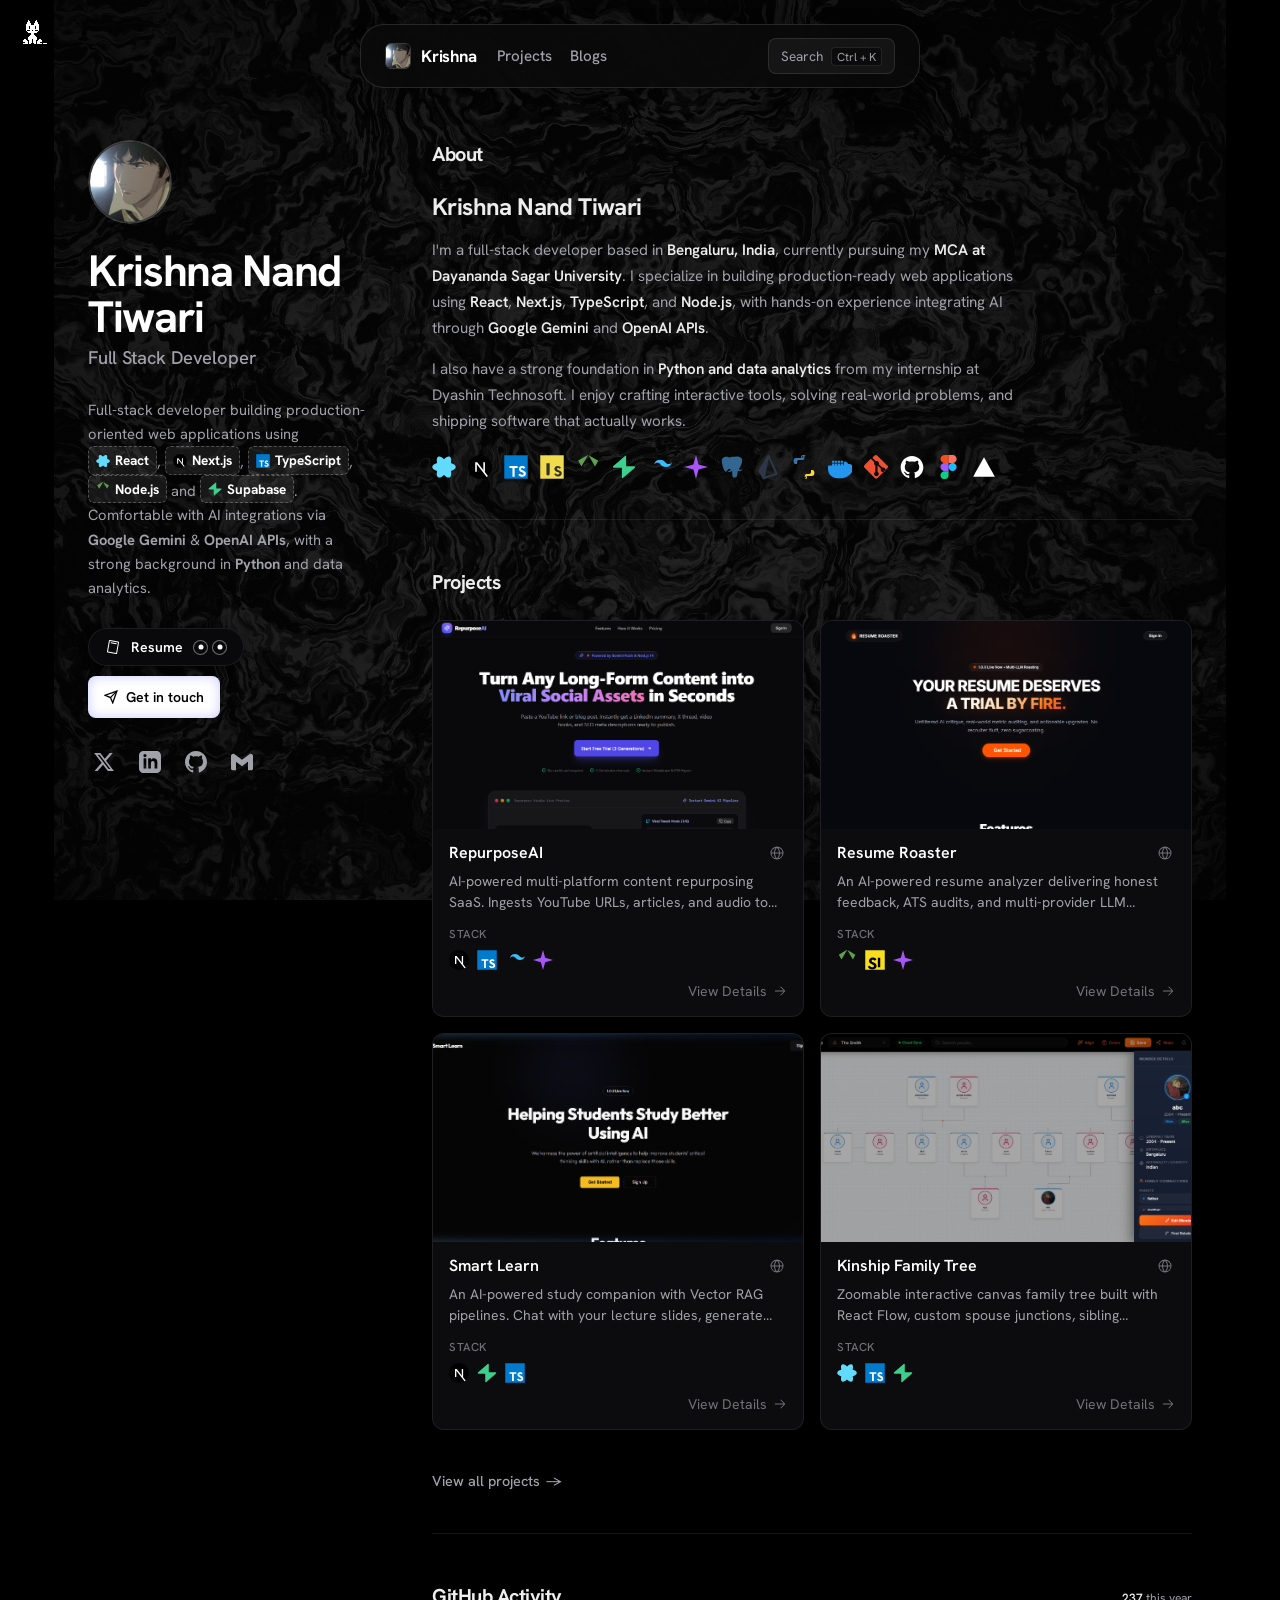
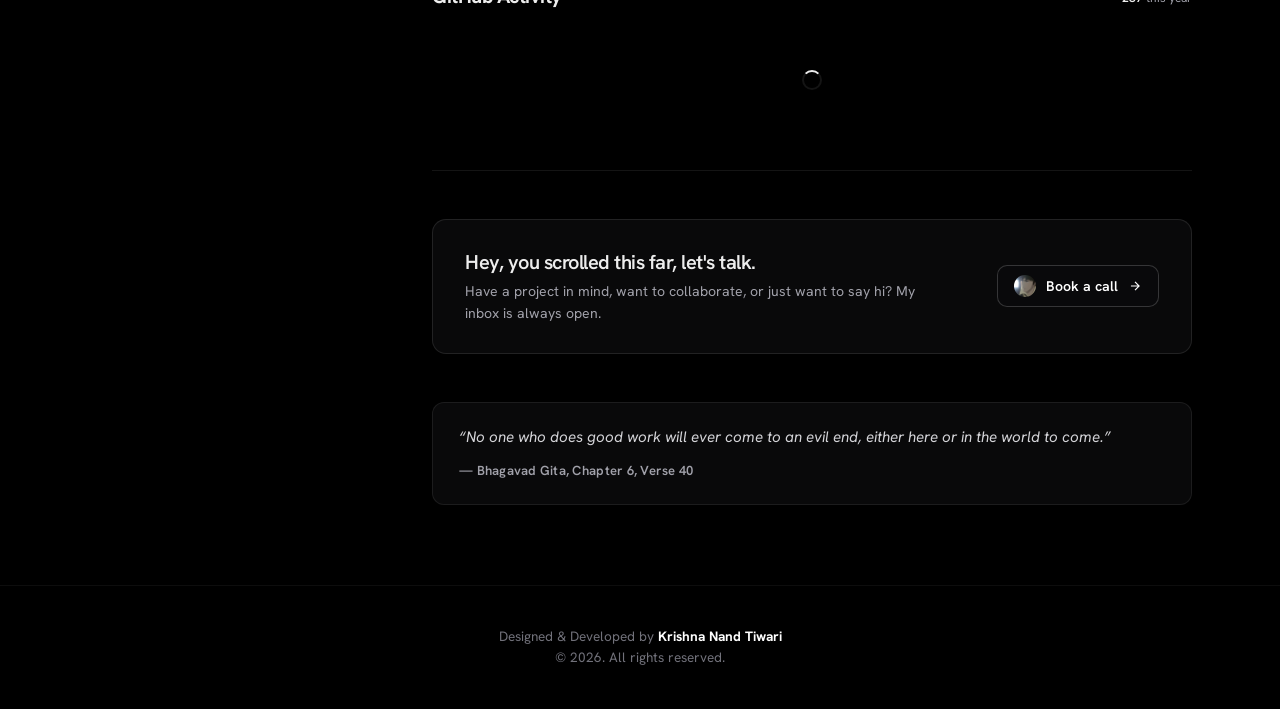
==== index.html @ 9cdd17ed "updated portfolio" ====
<!DOCTYPE html>
<html lang="en" class="dark">
<head>
    <meta charset="UTF-8">
    <meta name="viewport" content="width=device-width, initial-scale=1.0">
    <title>Krishna Nand Tiwari - Full Stack Developer</title>
    <!-- Meta Description for SEO -->
    <meta name="description" content="I'm a Full Stack Developer specializing in React, Next.js, TypeScript, and AI applications. Explore my projects, skills, and technical expertise.">
    <meta name="author" content="Krishna Nand Tiwari">
    <meta property="og:title" content="Krishna Nand Tiwari - Full Stack Developer">
    <meta property="og:description" content="Full Stack Developer building innovative AI applications and scalable web systems.">
    <meta property="og:image" content="images/avatar.jpg">
    <link rel="icon" href="images/avatar.jpg" type="image/jpeg">

    <!-- Fonts: Clash Display from Fontshare & Google Fonts Hanken Grotesk / Space Grotesk -->
    <link rel="preconnect" href="https://fonts.googleapis.com">
    <link rel="preconnect" href="https://fonts.gstatic.com" crossorigin>
    <link href="https://api.fontshare.com/v2/css?f[]=clash-display@600,700&display=swap" rel="stylesheet">
    <link href="https://fonts.googleapis.com/css2?family=Hanken+Grotesk:wght@300;400;500;600;700;800;900&family=Space+Grotesk:wght@600;700;800&display=swap" rel="stylesheet">

    <!-- Stylesheet -->
    <link rel="stylesheet" href="styles.css">

    <!-- Preload Oneko retro cat companion -->
    <link rel="preload" href="oneko.gif" as="image">
</head>
<body>
    <!-- Background Shaders & Ambient Glow (Exact 1:1 kroszborg.co WebGL Animated Shader) -->
    <canvas id="shader-canvas" class="shader-bg"></canvas>
    <div class="shader-bg noise-layer"></div>
    <div class="shader-bg grid-layer"></div>
    <div class="edge-glow-left"></div>
    <div class="edge-glow-right"></div>

    <!-- Floating Pill Navigation (Exact kroszborg 64px, 560px max-width, rounded-24px) -->
    <nav id="main-nav" aria-label="Main Navigation">
        <div class="nav-left">
            <a href="index.html" class="nav-brand">
                <img src="images/avatar.jpg" alt="Krishna logo" class="nav-brand-img">
                <span class="nav-brand-name">Krishna</span>
            </a>
            <div class="nav-menu-links">
                <a href="projects.html" class="nav-menu-item">Projects</a>
                <a href="blog.html" class="nav-menu-item">Blogs</a>
            </div>
        </div>
        <div class="nav-right">
            <button id="cmd-k-btn" class="nav-search-btn" aria-label="Search">
                <span>Search</span>
                <kbd>Ctrl + K</kbd>
            </button>
        </div>
    </nav>

    <!-- Main Page Layout Container (max-w-6xl centered) -->
    <div class="page-container">
        <div class="layout-split">
            
            <!-- LEFT COLUMN: Sticky Hero Sidebar -->
            <aside class="hero-sidebar">
                <div class="sidebar-sticky-wrap">
                    
                    <!-- Avatar with RGB Chromatic Glitch Effect (#hero-avatar-glitch) -->
                    <div id="hero-avatar-glitch" class="avatar-glitch-wrapper">
                        <div class="avatar-wrapper">
                            <img src="images/avatar.jpg" alt="Krishna Nand Tiwari" class="sidebar-avatar">
                        </div>
                    </div>

                    <!-- Name & Subtitle with Clash Display Font -->
                    <div class="sidebar-name-block">
                        <h1 class="sidebar-title" id="scramble-name" data-original="Krishna Nand Tiwari">Krishna Nand Tiwari</h1>
                        <p class="sidebar-subtitle">Full Stack Developer</p>
                    </div>

                    <!-- Bio with 1:1 Inline Dashed Skill Badges -->
                    <p class="sidebar-bio">
                        Full-stack developer building production-oriented web applications using 
                        <a href="https://react.dev/" target="_blank" rel="noopener noreferrer" class="skill-badge">
                            <svg viewBox="0 0 128 128"><g fill="#61DAFB"><circle cx="64" cy="64" r="11.4"></circle><path d="M107.3 45.2c-2.2-.8-4.5-1.6-6.9-2.3.6-2.4 1.1-4.8 1.5-7.1 2.1-13.2-.2-22.5-6.6-26.1-1.9-1.1-4-1.6-6.4-1.6-7 0-15.9 5.2-24.9 13.9-9-8.7-17.9-13.9-24.9-13.9-2.4 0-4.5.5-6.4 1.6-6.4 3.7-8.7 13-6.6 26.1.4 2.3.9 4.7 1.5 7.1-2.4.7-4.7 1.4-6.9 2.3C8.2 50 1.4 56.6 1.4 64s6.9 14 19.3 18.8c2.2.8 4.5 1.6 6.9 2.3-.6 2.4-1.1 4.8-1.5 7.1-2.1 13.2.2 22.5 6.6 26.1 1.9 1.1 4 1.6 6.4 1.6 7.1 0 16-5.2 24.9-13.9 9 8.7 17.9 13.9 24.9 13.9 2.4 0 4.5-.5 6.4-1.6 6.4-3.7 8.7-13 6.6-26.1-.4-2.3-.9-4.7-1.5-7.1 2.4-.7 4.7-1.4 6.9-2.3 12.5-4.8 19.3-11.4 19.3-18.8s-6.8-14-19.3-18.8z"/></g></svg>
                            <span>React</span>
                        </a>, 
                        <a href="https://nextjs.org/" target="_blank" rel="noopener noreferrer" class="skill-badge">
                            <svg viewBox="0 0 128 128"><circle cx="64" cy="64" r="64" fill="#000"></circle><path fill="#fff" d="M106.317 112.014 49.167 38.4H38.4v51.179h8.614v-40.24l52.54 67.884a64.216 64.216 0 0 0 6.763-5.209z"></path><path fill="#fff" d="M81.778 38.4h8.533v51.2h-8.533z"></path></svg>
                            <span>Next.js</span>
                        </a>, 
                        <a href="https://www.typescriptlang.org/" target="_blank" rel="noopener noreferrer" class="skill-badge">
                            <svg viewBox="0 0 128 128"><path fill="#007acc" d="M1.5 63.91v62.5h125v-125H1.5z"></path><path fill="#fff" d="M102.23 58.91a15.56 15.56 0 017.82 4.5 20.58 20.58 0 013 4c0 .16-5.4 3.81-8.69 5.85-.12.08-.6-.44-1.13-1.23a7.09 7.09 0 00-5.87-3.53c-3.79-.26-6.23 1.73-6.21 5a4.58 4.58 0 00.54 2.34c.83 1.73 2.38 2.76 7.24 4.86 8.95 3.85 12.78 6.39 15.16 10 2.66 4 3.25 10.46 1.45 15.24-2 5.2-6.9 8.73-13.83 9.9a38.32 38.32 0 01-9.52-.1 23 23 0 01-12.72-6.63c-1.15-1.27-3.39-4.58-3.25-4.82a9.34 9.34 0 011.15-.73L82 101l3.59-2.08.75 1.11a16.78 16.78 0 004.74 4.54c4 2.1 9.46 1.81 12.16-.62a5.43 5.43 0 00.69-6.92c-1-1.39-3-2.56-8.59-5-6.45-2.78-9.23-4.5-11.77-7.24a16.48 16.48 0 01-3.43-6.25 25 25 0 01-.22-8c1.33-6.23 6-10.58 12.82-11.87a31.66 31.66 0 019.49.26zm-29.34 5.24v5.12H56.66v46.23H45.15V69.26H28.88v-5a49.19 49.19 0 01.12-5.17C29.08 59 39 59 51 59h21.83z"></path></svg>
                            <span>TypeScript</span>
                        </a>, 
                        <a href="https://nodejs.org/" target="_blank" rel="noopener noreferrer" class="skill-badge">
                            <svg viewBox="0 0 128 128"><path fill="#5fa04e" d="M63.999 0a5.617 5.617 0 0 0-2.789.744L11.445 29.646 28.852 61.58 64.592.053A8.177 8.177 0 0 0 64.003 0Zm2.316.605v.002l35.194 60.577 16.545-30.449a5.483 5.483 0 0 0-1.028-.817L91.38 15.024 66.7.754h-.007c-.12-.061-.252-.099-.378-.15Z"></path></svg>
                            <span>Node.js</span>
                        </a> and 
                        <a href="https://supabase.com/" target="_blank" rel="noopener noreferrer" class="skill-badge">
                            <svg viewBox="0 0 100 100"><path fill="#3ECF8E" d="M53.4 4.8c1.6-2.5 5.5-1.3 5.5 1.7v40.3h33.8c3.2 0 4.9 3.8 2.7 6.1L46.6 95.2c-1.6 2.5-5.5 1.3-5.5-1.7V53.2H7.3c-3.2 0-4.9-3.8-2.7-6.1L53.4 4.8z"/></svg>
                            <span>Supabase</span>
                        </a>. Comfortable with AI integrations via <b>Google Gemini</b> &amp; <b>OpenAI APIs</b>, with a strong background in <b>Python</b> and data analytics.
                    </p>

                    <!-- Action Buttons: Normal Resume with Eye Pupils, Magnetic Get In Touch -->
                    <div class="sidebar-buttons">
                        <a href="C:/Users/Acer/OneDrive/Documents/Resume/Krishnanand_Tiwari_Resume.pdf" target="_blank" rel="noopener noreferrer" class="btn-resume magnetic-btn" aria-label="View Resume">
                            <svg xmlns="http://www.w3.org/2000/svg" width="16" height="16" fill="currentColor" viewBox="0 0 256 256"><path d="M210.78,39.25l-130.25-23A16,16,0,0,0,62,29.23l-29.75,169a16,16,0,0,0,13,18.53l130.25,23h0a16,16,0,0,0,18.54-13l29.75-169A16,16,0,0,0,210.78,39.25ZM178.26,224h0L48,201,77.75,32,208,55ZM89.34,58.42a8,8,0,0,1,9.27-6.48l83,14.65a8,8,0,0,1-1.39,15.88,8.36,8.36,0,0,1-1.4-.12l-83-14.66A8,8,0,0,1,89.34,58.42Z"></path></svg>
                            <span>Resume</span>
                            <div class="btn-resume-eyes">
                                <div class="eye-socket"><div class="eye-pupil"></div></div>
                                <div class="eye-socket"><div class="eye-pupil"></div></div>
                            </div>
                        </a>

                        <a href="mailto:nandkrishna2320@gmail.com" class="btn-get-in-touch magnetic-btn">
                            <svg xmlns="http://www.w3.org/2000/svg" width="14" height="14" viewBox="0 0 24 24" fill="none" stroke="currentColor" stroke-width="2.2"><path d="M22 2L11 13"></path><path d="M22 2l-7 20-4-9-9-4 20-7z"></path></svg>
                            <span>Get in touch</span>
                        </a>
                    </div>

                    <!-- Social Icons Row -->
                    <div class="sidebar-socials">
                        <a href="https://x.com/Krishna_exe7" target="_blank" rel="noopener noreferrer" class="social-link" aria-label="X (Twitter)">
                            <svg viewBox="0 0 24 24"><path d="M18.244 2.25h3.308l-7.227 8.26 8.502 11.24H16.17l-5.214-6.817L4.99 21.75H1.68l7.73-8.835L1.254 2.25H8.08l4.713 6.231zm-1.161 17.52h1.833L7.084 4.126H5.117z"/></svg>
                        </a>
                        <a href="https://www.linkedin.com/in/krishna-nand-tiwari-547037258/" target="_blank" rel="noopener noreferrer" class="social-link" aria-label="LinkedIn">
                            <svg viewBox="0 0 24 24"><path d="M19 0h-14c-2.761 0-5 2.239-5 5v14c0 2.761 2.239 5 5 5h14c2.762 0 5-2.239 5-5v-14c0-2.761-2.238-5-5-5zm-11 19h-3v-11h3v11zm-1.5-12.268c-.966 0-1.75-.779-1.75-1.75s.784-1.75 1.75-1.75 1.75.779 1.75 1.75-.784 1.75-1.75 1.75zm13.5 12.268h-3v-5.604c0-3.368-4-3.113-4 0v5.604h-3v-11h3v1.765c1.396-2.586 7-2.777 7 2.476v6.759z"/></svg>
                        </a>
                        <a href="https://github.com/Krishnanand-10" target="_blank" rel="noopener noreferrer" class="social-link" aria-label="GitHub">
                            <svg viewBox="0 0 24 24"><path d="M12 0c-6.626 0-12 5.373-12 12 0 5.302 3.438 9.8 8.207 11.387.599.111.793-.261.793-.577v-2.234c-3.338.726-4.033-1.416-4.033-1.416-.546-1.387-1.333-1.756-1.333-1.756-1.089-.745.083-.729.083-.729 1.205.084 1.839 1.237 1.839 1.237 1.07 1.834 2.807 1.304 3.492.997.107-.775.418-1.305.762-1.604-2.665-.305-5.467-1.334-5.467-5.931 0-1.311.469-2.381 1.236-3.221-.124-.303-.535-1.524.117-3.176 0 0 1.008-.322 3.301 1.23.957-.266 1.983-.399 3.003-.404 1.02.005 2.047.138 3.006.404 2.291-1.552 3.297-1.23 3.297-1.23.653 1.653.242 2.874.118 3.176.77.84 1.235 1.911 1.235 3.221 0 4.609-2.807 5.624-5.479 5.921.43.372.823 1.102.823 2.222v3.293c0 .319.192.694.801.576 4.765-1.589 8.199-6.086 8.199-11.386 0-6.627-5.373-12-12-12z"/></svg>
                        </a>
                        <a href="mailto:nandkrishna2320@gmail.com" class="social-link" aria-label="Email">
                            <svg viewBox="0 0 24 24"><path d="M24 5.457v13.909c0 .904-.732 1.636-1.636 1.636h-3.819V11.73L12 16.64l-6.545-4.91v9.273H1.636A1.636 1.636 0 0 1 0 19.366V5.457c0-2.023 2.309-3.178 3.927-1.964L12 9.573l8.073-6.08c1.618-1.214 3.927-.059 3.927 1.964z"/></svg>
                        </a>
                    </div>

                </div>
            </aside>

            <!-- RIGHT COLUMN: Main Feed -->
            <main class="feed-content">
                
                                <!-- About Section (Clean open description & tech stack) -->
                <section id="about" class="feed-section">
                    <h2 class="section-title">About</h2>
                    <div class="about-details-wrap">
                        <h3 class="about-author-name">Krishna Nand Tiwari</h3>
                        <p class="about-text">
                            I'm a full-stack developer based in <b>Bengaluru, India</b>, currently pursuing my <b>MCA at Dayananda Sagar University</b>. I specialize in building production-ready web applications using <b>React</b>, <b>Next.js</b>, <b>TypeScript</b>, and <b>Node.js</b>, with hands-on experience integrating AI through <b>Google Gemini</b> and <b>OpenAI APIs</b>.
                        </p>
                        <p class="about-text">
                            I also have a strong foundation in <b>Python and data analytics</b> from my internship at Dyashin Technosoft. I enjoy crafting interactive tools, solving real-world problems, and shipping software that actually works.
                        </p>
                            <div class="about-tech-stack-wrap">
                                <div class="about-tech-icons">
                                    <div class="tech-icon-item" title="React">
                                        <svg viewBox="0 0 128 128"><g fill="#61DAFB"><circle cx="64" cy="64" r="11.4"></circle><path d="M107.3 45.2c-2.2-.8-4.5-1.6-6.9-2.3.6-2.4 1.1-4.8 1.5-7.1 2.1-13.2-.2-22.5-6.6-26.1-1.9-1.1-4-1.6-6.4-1.6-7 0-15.9 5.2-24.9 13.9-9-8.7-17.9-13.9-24.9-13.9-2.4 0-4.5.5-6.4 1.6-6.4 3.7-8.7 13-6.6 26.1.4 2.3.9 4.7 1.5 7.1-2.4.7-4.7 1.4-6.9 2.3C8.2 50 1.4 56.6 1.4 64s6.9 14 19.3 18.8c2.2.8 4.5 1.6 6.9 2.3-.6 2.4-1.1 4.8-1.5 7.1-2.1 13.2.2 22.5 6.6 26.1 1.9 1.1 4 1.6 6.4 1.6 7.1 0 16-5.2 24.9-13.9 9 8.7 17.9 13.9 24.9 13.9 2.4 0 4.5-.5 6.4-1.6 6.4-3.7 8.7-13 6.6-26.1-.4-2.3-.9-4.7-1.5-7.1 2.4-.7 4.7-1.4 6.9-2.3 12.5-4.8 19.3-11.4 19.3-18.8s-6.8-14-19.3-18.8z"/></g></svg>
                                    </div>
                                    <div class="tech-icon-item" title="Next.js">
                                        <svg viewBox="0 0 128 128"><circle cx="64" cy="64" r="64" fill="#000"></circle><path fill="#fff" d="M106.317 112.014 49.167 38.4H38.4v51.179h8.614v-40.24l52.54 67.884a64.216 64.216 0 0 0 6.763-5.209z"></path><path fill="#fff" d="M81.778 38.4h8.533v51.2h-8.533z"></path></svg>
                                    </div>
                                    <div class="tech-icon-item" title="TypeScript">
                                        <svg viewBox="0 0 128 128"><path fill="#007acc" d="M1.5 63.91v62.5h125v-125H1.5z"></path><path fill="#fff" d="M102.23 58.91a15.56 15.56 0 017.82 4.5 20.58 20.58 0 013 4c0 .16-5.4 3.81-8.69 5.85-.12.08-.6-.44-1.13-1.23a7.09 7.09 0 00-5.87-3.53c-3.79-.26-6.23 1.73-6.21 5a4.58 4.58 0 00.54 2.34c.83 1.73 2.38 2.76 7.24 4.86 8.95 3.85 12.78 6.39 15.16 10 2.66 4 3.25 10.46 1.45 15.24-2 5.2-6.9 8.73-13.83 9.9a38.32 38.32 0 01-9.52-.1 23 23 0 01-12.72-6.63c-1.15-1.27-3.39-4.58-3.25-4.82a9.34 9.34 0 011.15-.73L82 101l3.59-2.08.75 1.11a16.78 16.78 0 004.74 4.54c4 2.1 9.46 1.81 12.16-.62a5.43 5.43 0 00.69-6.92c-1-1.39-3-2.56-8.59-5-6.45-2.78-9.23-4.5-11.77-7.24a16.48 16.48 0 01-3.43-6.25 25 25 0 01-.22-8c1.33-6.23 6-10.58 12.82-11.87a31.66 31.66 0 019.49.26zm-29.34 5.24v5.12H56.66v46.23H45.15V69.26H28.88v-5a49.19 49.19 0 01.12-5.17C29.08 59 39 59 51 59h21.83z"></path></svg>
                                    </div>
                                    <div class="tech-icon-item" title="JavaScript">
                                        <svg viewBox="0 0 128 128"><path fill="#F0DB4F" d="M1.408 1.408h125.184v125.185H1.408z"></path><path fill="#323330" d="M116.347 96.944c-.917-5.711-4.641-10.508-15.672-14.981-3.832-1.761-8.104-3.022-9.377-5.936-.452-1.69-.512-2.698-.239-3.922.844-3.053 3.777-4.258 7.098-3.344 2.279.63 4.414 2.339 5.848 4.793 4.708-3.029 4.708-3.029 7.984-5.147-2.005-3.011-3.111-4.342-4.58-5.622-4.258-3.678-10.208-5.147-17.521-4.024-4.671 1.018-8.739 3.587-10.969 7.307-4.475 7.405-1.18 17.659 7.645 21.657 6.808 3.321 15.672 4.438 17.13 8.334.929 3.483-.429 6.069-4.854 7.157-5.901 1.476-11.458-.872-14.658-6.177-3.648 2.094-3.648 2.094-8.293 4.766 1.476 3.268 3.58 6.014 6.082 8.019 6.069 4.884 14.538 5.723 22.326 3.424 7.633-2.267 12.535-7.783 12.05-18.306zM46.754 44.592H34.428v45.926c0 8.007-.229 14.697 1.259 16.582 2.285 2.879 7.611 2.82 10.738 1.476 1.547-.704 2.585-1.488 3.407-2.457.271-.321.492-.68.665-1.077 1.043-2.378 1.248-8.152 1.248-14.525V44.592h-4.991z"></path></svg>
                                    </div>
                                    <div class="tech-icon-item" title="Node.js">
                                        <svg viewBox="0 0 128 128"><path fill="#5fa04e" d="M63.999 0a5.617 5.617 0 0 0-2.789.744L11.445 29.646 28.852 61.58 64.592.053A8.177 8.177 0 0 0 64.003 0Zm2.316.605v.002l35.194 60.577 16.545-30.449a5.483 5.483 0 0 0-1.028-.817L91.38 15.024 66.7.754h-.007c-.12-.061-.252-.099-.378-.15Z"></path></svg>
                                    </div>
                                    <div class="tech-icon-item" title="Supabase">
                                        <svg viewBox="0 0 100 100"><path fill="#3ECF8E" d="M53.4 4.8c1.6-2.5 5.5-1.3 5.5 1.7v40.3h33.8c3.2 0 4.9 3.8 2.7 6.1L46.6 95.2c-1.6 2.5-5.5 1.3-5.5-1.7V53.2H7.3c-3.2 0-4.9-3.8-2.7-6.1L53.4 4.8z"/></svg>
                                    </div>
                                    <div class="tech-icon-item" title="Tailwind CSS">
                                        <svg viewBox="0 0 128 128"><path d="M64.004 25.602c-17.067 0-27.73 8.53-32 25.597 6.398-8.531 13.867-11.73 22.398-9.597 4.871 1.214 8.352 4.746 12.207 8.66C72.883 56.629 80.145 64 96.004 64c17.066 0 27.73-8.531 32-25.602-6.399 8.536-13.867 11.735-22.399 9.602-4.87-1.215-8.347-4.746-12.207-8.66-6.27-6.367-13.53-13.738-29.394-13.738z" fill="#38bdf8"></path></svg>
                                    </div>
                                    <div class="tech-icon-item" title="Google Gemini API">
                                        <svg viewBox="0 0 24 24" fill="#a855f7"><path d="M12 0L14.6 9.4L24 12L14.6 14.6L12 24L9.4 14.6L0 12L9.4 9.4L12 0Z"></path></svg>
                                    </div>
                                    <div class="tech-icon-item" title="PostgreSQL">
                                        <svg viewBox="0 0 128 128"><path fill="#336791" d="M115.731 77.44c-13.925 2.873-14.882-1.842-14.882-1.842 14.703-21.816 20.849-49.51 15.545-56.287C101.924.823 76.875 9.566 76.457 9.793l-.135.024c-2.751-.571-5.83-.911-9.291-.967-6.301-.103-11.08 1.652-14.707 4.402 0 0-44.684-18.408-42.606 23.151.442 8.842 12.672 66.899 27.26 49.363 5.332-6.412 10.483-11.834 10.483-11.834 2.559 1.699 5.622 2.567 8.833 2.255l.25-.212c-.078.796-.042 1.575.1 2.497-3.758 4.199-2.654 4.936-10.167 6.482-7.602 1.566-3.136 4.355-.22 5.084 3.534.884 11.712 2.136 17.237-5.598l-.221.882c1.473 1.18 2.507 7.672 2.334 13.557-.174 5.885-.29 9.926.871 13.082 1.16 3.156 2.316 10.256 12.192 8.14 8.252-1.768 12.528-6.351 13.124-13.995.422-5.435 1.377-4.631 1.438-9.49l.767-2.3c.884-7.367.14-9.743 5.225-8.638l1.235.108c3.742.17 8.639-.602 11.514-1.938 6.19-2.871 9.861-7.667 3.758-6.408z"/></svg>
                                    </div>
                                    <div class="tech-icon-item" title="Prisma ORM">
                                        <svg viewBox="0 0 128 128"><path fill="#2d3748" d="M66.457.014a6.308 6.308 0 0 0-5.812 3.028l-47.87 78.072a6.379 6.379 0 0 0 .048 6.748l23.568 37.186a6.387 6.387 0 0 0 7.22 2.683l68.012-20.407a6.37 6.37 0 0 0 3.96-8.765l-43.72-94.85A6.298 6.298 0 0 0 66.46.014Zm1.795 23.95a2.348 2.348 0 0 1 2.448 1.433l30.16 69.784a2.39 2.39 0 0 1-1.512 3.241l-46.996 14.024a2.39 2.39 0 0 1-3.024-2.76l16.83-83.812a2.353 2.353 0 0 1 2.099-1.91z"></path></svg>
                                    </div>
                                    <div class="tech-icon-item" title="Python">
                                        <svg viewBox="0 0 128 128"><path fill="#3776AB" d="M63.367 0C46.883 0 48.067 7.027 48.067 7.027l.035 7.279h15.545v2.227H21.572S8.5 15.011 8.5 31.577c0 16.565 11.411 15.918 11.411 15.918h6.815v-9.615s-.37-11.412 11.226-11.412h17.472v-.006s10.957.172 10.957-10.493V7.746S79.851 0 63.367 0zm-7.79 4.707a3.02 3.02 0 1 1 .004 6.04 3.02 3.02 0 0 1-.004-6.04z"/><path fill="#FFD43B" d="M64.633 128c16.484 0 15.3-7.027 15.3-7.027l-.035-7.279H64.353v-2.227h42.075s13.072 1.522 13.072-15.044c0-16.565-11.411-15.918-11.411-15.918h-6.815v9.615s.37 11.412-11.226 11.412H79.576v.006s-10.957-.172-10.957 10.493v8.227S78.149 128 64.633 128zm7.79-4.707a3.02 3.02 0 1 1-.004-6.04 3.02 3.02 0 0 1 .004 6.04z"/></svg>
                                    </div>
                                    <div class="tech-icon-item" title="Docker">
                                        <svg viewBox="0 0 128 128"><path fill="#2496ED" d="M122.9 50.8c-1.3-.9-5.1-3.6-14.8-2.7-2.6-6.6-8.2-11.4-15.1-13.5-1.1-.3-2.1-.5-3.3-.6l-1.9-.2-.7 1.8c-3.1 7.7-2.8 14.5-2.2 18.2-2.1 1.1-4.8 1.9-8 2.4H3.8c-1.8 0-3.3 1.3-3.7 3.1C-1.8 81.3 2.9 98.4 14.2 109c11 10.3 26.6 15.6 46.4 15.6 37 0 66.8-20.4 75.9-52.9 7.8-.8 11.2-5.8 11.4-6.1 1.2-1.9 1-4.2-.4-5.2zM21.9 44.9h12.5v11.5H21.9V44.9zm0-14.6h12.5v11.5H21.9V30.3zm15.6 14.6H50v11.5H37.5V44.9zm0-14.6H50v11.5H37.5V30.3zm15.7 14.6h12.5v11.5H53.2V44.9zm0-14.6h12.5v11.5H53.2V30.3zm15.6 14.6h12.5v11.5H68.8V44.9zm0-14.6h12.5v11.5H68.8V30.3z"/></svg>
                                    </div>
                                    <div class="tech-icon-item" title="Git">
                                        <svg viewBox="0 0 128 128"><path fill="#F05032" d="M124.9 57.5L70.5 3.1c-4.1-4.1-10.8-4.1-14.9 0L44.8 14l18.8 18.8c4.3-1.5 9.4-.5 12.8 2.9 3.5 3.5 4.5 8.7 2.9 13.1l18.1 18.1c4.4-1.6 9.6-.6 13.1 2.9 4.9 4.9 4.9 12.8 0 17.7-4.9 4.9-12.8 4.9-17.7 0-3.8-3.8-4.7-9.5-2.5-14.1L72.2 55.3v34.4c1.1.5 2.1 1.2 3 2.1 4.9 4.9 4.9 12.8 0 17.7-4.9 4.9-12.8 4.9-17.7 0-4.9-4.9-4.9-12.8 0-17.7.9-.9 1.9-1.6 3-2.1V54.9c-1.1-.5-2.1-1.2-3-2.1-3.8-3.8-4.7-9.5-2.6-14.1L36.1 20 3.1 53c-4.1 4.1-4.1 10.8 0 14.9l54.4 54.4c4.1 4.1 10.8 4.1 14.9 0l52.5-52.5c4.1-4.1 4.1-10.8 0-14.9z"/></svg>
                                    </div>
                                    <div class="tech-icon-item" title="GitHub">
                                        <svg viewBox="0 0 128 128" fill="#ffffff"><path fill-rule="evenodd" clip-rule="evenodd" d="M64 5.103c-33.347 0-60.388 27.035-60.388 60.388 0 26.682 17.303 49.317 41.297 57.303 3.017.56 4.125-1.31 4.125-2.905 0-1.44-.056-6.197-.082-11.243-16.8 3.653-20.345-7.125-20.345-7.125-2.747-6.98-6.705-8.836-6.705-8.836-5.48-3.748.413-3.67.413-3.67 6.063.425 9.257 6.223 9.257 6.223 5.386 9.23 14.127 6.562 17.573 5.02.542-3.903 2.107-6.568 3.834-8.076-13.413-1.525-27.514-6.704-27.514-29.843 0-6.593 2.36-11.98 6.223-16.21-.628-1.52-2.695-7.662.584-15.98 0 0 5.07-1.623 16.61 6.19C53.7 35 58.867 34.327 64 34.304c5.13.023 10.3.694 15.127 2.033 11.526-7.813 16.59-6.19 16.59-6.19 3.287 8.317 1.22 14.46.593 15.98 3.872 4.23 6.215 9.617 6.215 16.21 0 23.194-14.127 28.3-27.574 29.796 2.167 1.874 4.097 5.55 4.097 11.183 0 8.08-.07 14.583-.07 16.572 0 1.607 1.088 3.49 4.148 2.897 23.98-7.994 41.263-30.622 41.263-57.294C124.388 32.14 97.35 5.104 64 5.104z"></path></svg>
                                    </div>
                                    <div class="tech-icon-item" title="Figma">
                                        <svg viewBox="0 0 128 128"><path fill="#0acf83" d="M45.5 129c11.9 0 21.5-9.6 21.5-21.5V86H45.5C33.6 86 24 95.6 24 107.5S33.6 129 45.5 129z"/><path fill="#a259ff" d="M24 64.5C24 52.6 33.6 43 45.5 43H67v43H45.5C33.6 86 24 76.4 24 64.5z"/><path fill="#f24e1e" d="M24 21.5C24 9.6 33.6 0 45.5 0H67v43H45.5C33.6 43 24 33.4 24 21.5z"/><path fill="#ff7262" d="M67 0h21.5C100.4 0 110 9.6 110 21.5S100.4 43 88.5 43H67z"/><path fill="#1abcfe" d="M110 64.5c0 11.9-9.6 21.5-21.5 21.5S67 76.4 67 64.5 76.6 43 88.5 43 110 52.6 110 64.5z"/></svg>
                                    </div>
                                    <div class="tech-icon-item" title="Vercel">
                                        <svg viewBox="0 0 128 128"><path fill="#fff" d="M64 12.5l58 103H6L64 12.5z"/></svg>
                                    </div>
                                </div>
                            </div>
                        </div>
                    </section>

                <!-- Featured Projects (3D Perspective Tilt Cards with Red Spotlight Flare) -->
                <section id="projects" class="feed-section">
                    <h2 class="section-title">Projects</h2>

                    <div class="projects-grid">
                        
                        <!-- Project 1: RepurposeAI -->
                        <div class="tilt-wrapper">
                            <div class="kroszborg-card">
                                <div class="card-cover">
                                    <img src="images/repurpose_ai_preview.png" alt="RepurposeAI" class="card-preview-image" loading="lazy">
                                </div>
                                <div class="card-body">
                                    <div class="card-title-row">
                                        <a href="repurpose-ai.html" class="card-title-link">RepurposeAI</a>
                                        <a href="https://repurposeai-rp.vercel.app/" target="_blank" rel="noopener noreferrer" class="card-external-icon" aria-label="Open RepurposeAI">
                                            <svg xmlns="http://www.w3.org/2000/svg" width="16" height="16" fill="currentColor" viewBox="0 0 256 256"><path d="M128,24h0A104,104,0,1,0,232,128,104.12,104.12,0,0,0,128,24Zm87.62,96H175.79C174,83.49,159.94,57.67,148.41,42.4A88.19,88.19,0,0,1,215.63,120ZM96.23,136h63.54c-2.31,41.61-22.23,67.11-31.77,77C118.45,203.1,98.54,177.6,96.23,136Zm0-16C98.54,78.39,118.46,52.89,128,43c9.55,9.93,29.46,35.43,31.77,77Zm11.36-77.6C96.06,57.67,82,83.49,80.21,120H40.37A88.19,88.19,0,0,1,107.59,42.4ZM40.37,136H80.21c1.82,36.51,15.85,62.33,27.38,77.6A88.19,88.19,0,0,1,40.37,136Zm108,77.6c11.53-15.27,25.56-41.09,27.38-77.6h39.84A88.19,88.19,0,0,1,148.41,213.6Z"></path></svg>
                                        </a>
                                    </div>
                                    <p class="card-desc">
                                        AI-powered multi-platform content repurposing SaaS. Ingests YouTube URLs, articles, and audio to generate LinkedIn carousels, X threads, video scripts, and SEO packs.
                                    </p>
                                    <div class="card-stack-section">
                                        <div class="card-stack-label">STACK</div>
                                        <div class="card-stack-icons">
                                            <span class="stack-icon-btn" title="Next.js">
                                                <svg viewBox="0 0 128 128"><circle cx="64" cy="64" r="64" fill="#000"></circle><path fill="#fff" d="M106.317 112.014 49.167 38.4H38.4v51.179h8.614v-40.24l52.54 67.884a64.216 64.216 0 0 0 6.763-5.209z"></path><path fill="#fff" d="M81.778 38.4h8.533v51.2h-8.533z"></path></svg>
                                            </span>
                                            <span class="stack-icon-btn" title="TypeScript">
                                                <svg viewBox="0 0 128 128"><path fill="#007acc" d="M1.5 63.91v62.5h125v-125H1.5z"></path><path fill="#fff" d="M102.23 58.91a15.56 15.56 0 017.82 4.5 20.58 20.58 0 013 4c0 .16-5.4 3.81-8.69 5.85-.12.08-.6-.44-1.13-1.23a7.09 7.09 0 00-5.87-3.53c-3.79-.26-6.23 1.73-6.21 5a4.58 4.58 0 00.54 2.34c.83 1.73 2.38 2.76 7.24 4.86 8.95 3.85 12.78 6.39 15.16 10 2.66 4 3.25 10.46 1.45 15.24-2 5.2-6.9 8.73-13.83 9.9a38.32 38.32 0 01-9.52-.1 23 23 0 01-12.72-6.63c-1.15-1.27-3.39-4.58-3.25-4.82a9.34 9.34 0 011.15-.73L82 101l3.59-2.08.75 1.11a16.78 16.78 0 004.74 4.54c4 2.1 9.46 1.81 12.16-.62a5.43 5.43 0 00.69-6.92c-1-1.39-3-2.56-8.59-5-6.45-2.78-9.23-4.5-11.77-7.24a16.48 16.48 0 01-3.43-6.25 25 25 0 01-.22-8c1.33-6.23 6-10.58 12.82-11.87a31.66 31.66 0 019.49.26zm-29.34 5.24v5.12H56.66v46.23H45.15V69.26H28.88v-5a49.19 49.19 0 01.12-5.17C29.08 59 39 59 51 59h21.83z"></path></svg>
                                            </span>
                                            <span class="stack-icon-btn" title="Tailwind CSS">
                                                <svg viewBox="0 0 128 128"><path d="M64.004 25.602c-17.067 0-27.73 8.53-32 25.597 6.398-8.531 13.867-11.73 22.398-9.597 4.871 1.214 8.352 4.746 12.207 8.66C72.883 56.629 80.145 64 96.004 64c17.066 0 27.73-8.531 32-25.602-6.399 8.536-13.867 11.735-22.399 9.602-4.87-1.215-8.347-4.746-12.207-8.66-6.27-6.367-13.53-13.738-29.394-13.738z" fill="#38bdf8"></path></svg>
                                            </span>
                                            <span class="stack-icon-btn" title="Gemini AI">
                                                <svg viewBox="0 0 24 24" fill="#a855f7"><path d="M12 0L14.6 9.4L24 12L14.6 14.6L12 24L9.4 14.6L0 12L9.4 9.4L12 0Z"></path></svg>
                                            </span>
                                        </div>
                                    </div>
                                </div>
                                <div class="card-footer">
                                    <a href="repurpose-ai.html" class="card-view-details">
                                        <span>View Details</span>
                                        <svg xmlns="http://www.w3.org/2000/svg" width="14" height="14" fill="currentColor" viewBox="0 0 256 256"><path d="M221.66,133.66l-72,72a8,8,0,0,1-11.32-11.32L196.69,136H40a8,8,0,0,1,0-16H196.69L138.34,61.66a8,8,0,0,1,11.32-11.32l72,72A8,8,0,0,1,221.66,133.66Z"></path></svg>
                                    </a>
                                </div>
                            </div>
                        </div>

                        <!-- Project 2: Resume Roaster -->
                        <div class="tilt-wrapper">
                            <div class="kroszborg-card">
                                <div class="card-cover">
                                    <img src="images/resume_roaster_preview.png" alt="Resume Roaster" class="card-preview-image" loading="lazy">
                                </div>
                                <div class="card-body">
                                    <div class="card-title-row">
                                        <a href="resume-roaster.html" class="card-title-link">Resume Roaster</a>
                                        <a href="https://resume-roaster-ro.vercel.app/" target="_blank" rel="noopener noreferrer" class="card-external-icon" aria-label="Open Resume Roaster">
                                            <svg xmlns="http://www.w3.org/2000/svg" width="16" height="16" fill="currentColor" viewBox="0 0 256 256"><path d="M128,24h0A104,104,0,1,0,232,128,104.12,104.12,0,0,0,128,24Zm87.62,96H175.79C174,83.49,159.94,57.67,148.41,42.4A88.19,88.19,0,0,1,215.63,120ZM96.23,136h63.54c-2.31,41.61-22.23,67.11-31.77,77C118.45,203.1,98.54,177.6,96.23,136Zm0-16C98.54,78.39,118.46,52.89,128,43c9.55,9.93,29.46,35.43,31.77,77Zm11.36-77.6C96.06,57.67,82,83.49,80.21,120H40.37A88.19,88.19,0,0,1,107.59,42.4ZM40.37,136H80.21c1.82,36.51,15.85,62.33,27.38,77.6A88.19,88.19,0,0,1,40.37,136Zm108,77.6c11.53-15.27,25.56-41.09,27.38-77.6h39.84A88.19,88.19,0,0,1,148.41,213.6Z"></path></svg>
                                        </a>
                                    </div>
                                    <p class="card-desc">
                                        An AI-powered resume analyzer delivering honest feedback, ATS audits, and multi-provider LLM fallbacks between Google Gemini and OpenAI.
                                    </p>
                                    <div class="card-stack-section">
                                        <div class="card-stack-label">STACK</div>
                                        <div class="card-stack-icons">
                                            <span class="stack-icon-btn" title="Node.js">
                                                <svg viewBox="0 0 128 128"><path fill="#5fa04e" d="M63.999 0a5.617 5.617 0 0 0-2.789.744L11.445 29.646 28.852 61.58 64.592.053A8.177 8.177 0 0 0 64.003 0Zm2.316.605v.002l35.194 60.577 16.545-30.449a5.483 5.483 0 0 0-1.028-.817L91.38 15.024 66.7.754h-.007c-.12-.061-.252-.099-.378-.15Z"></path></svg>
                                            </span>
                                            <span class="stack-icon-btn" title="JavaScript">
                                                <svg viewBox="0 0 128 128"><path fill="#f7df1e" d="M1.5 63.91v62.5h125v-125H1.5z"></path><path fill="#000" d="M29.5 101.4c3.4 5.5 8.1 9.5 16.4 9.5 7 0 11.5-3.5 11.5-8.4 0-5.8-4.7-7.9-12.7-11.4-11.4-4.9-19-10-19-22 0-12.2 9.5-21.4 24.3-21.4 10.5 0 18.2 4.2 23.3 12.8l-12.5 8c-2.7-4.8-5.8-6.8-10.8-6.8-4.8 0-7.8 3.1-7.8 6.9 0 4.8 3.2 6.8 10.8 10.1 13.5 5.8 21.1 11.3 21.1 23.5 0 14.2-11.2 22.3-26.6 22.3-15.1 0-24.8-7.3-29.6-17l12.4-8.1zM82.2 110.9v-62h15.4v62H82.2z"></path></svg>
                                            </span>
                                            <span class="stack-icon-btn" title="Gemini AI">
                                                <svg viewBox="0 0 24 24" fill="#a855f7"><path d="M12 0L14.6 9.4L24 12L14.6 14.6L12 24L9.4 14.6L0 12L9.4 9.4L12 0Z"></path></svg>
                                            </span>
                                        </div>
                                    </div>
                                </div>
                                <div class="card-footer">
                                    <a href="resume-roaster.html" class="card-view-details">
                                        <span>View Details</span>
                                        <svg xmlns="http://www.w3.org/2000/svg" width="14" height="14" fill="currentColor" viewBox="0 0 256 256"><path d="M221.66,133.66l-72,72a8,8,0,0,1-11.32-11.32L196.69,136H40a8,8,0,0,1,0-16H196.69L138.34,61.66a8,8,0,0,1,11.32-11.32l72,72A8,8,0,0,1,221.66,133.66Z"></path></svg>
                                    </a>
                                </div>
                            </div>
                        </div>

                        <!-- Project 3: Smart Learn -->
                        <div class="tilt-wrapper">
                            <div class="kroszborg-card">
                                <div class="card-cover">
                                    <img src="images/smart_learn_preview.png" alt="Smart Learn" class="card-preview-image" loading="lazy">
                                </div>
                                <div class="card-body">
                                    <div class="card-title-row">
                                        <a href="smart-learn.html" class="card-title-link">Smart Learn</a>
                                        <a href="https://smart-learn-web.vercel.app" target="_blank" rel="noopener noreferrer" class="card-external-icon" aria-label="Open Smart Learn">
                                            <svg xmlns="http://www.w3.org/2000/svg" width="16" height="16" fill="currentColor" viewBox="0 0 256 256"><path d="M128,24h0A104,104,0,1,0,232,128,104.12,104.12,0,0,0,128,24Zm87.62,96H175.79C174,83.49,159.94,57.67,148.41,42.4A88.19,88.19,0,0,1,215.63,120ZM96.23,136h63.54c-2.31,41.61-22.23,67.11-31.77,77C118.45,203.1,98.54,177.6,96.23,136Zm0-16C98.54,78.39,118.46,52.89,128,43c9.55,9.93,29.46,35.43,31.77,77Zm11.36-77.6C96.06,57.67,82,83.49,80.21,120H40.37A88.19,88.19,0,0,1,107.59,42.4ZM40.37,136H80.21c1.82,36.51,15.85,62.33,27.38,77.6A88.19,88.19,0,0,1,40.37,136Zm108,77.6c11.53-15.27,25.56-41.09,27.38-77.6h39.84A88.19,88.19,0,0,1,148.41,213.6Z"></path></svg>
                                        </a>
                                    </div>
                                    <p class="card-desc">
                                        An AI-powered study companion with Vector RAG pipelines. Chat with your lecture slides, generate flashcards, and test retention with quizzes.
                                    </p>
                                    <div class="card-stack-section">
                                        <div class="card-stack-label">STACK</div>
                                        <div class="card-stack-icons">
                                            <span class="stack-icon-btn" title="Next.js">
                                                <svg viewBox="0 0 128 128"><circle cx="64" cy="64" r="64" fill="#000"></circle><path fill="#fff" d="M106.317 112.014 49.167 38.4H38.4v51.179h8.614v-40.24l52.54 67.884a64.216 64.216 0 0 0 6.763-5.209z"></path><path fill="#fff" d="M81.778 38.4h8.533v51.2h-8.533z"></path></svg>
                                            </span>
                                            <span class="stack-icon-btn" title="Supabase">
                                                <svg viewBox="0 0 100 100"><path fill="#3ECF8E" d="M53.4 4.8c1.6-2.5 5.5-1.3 5.5 1.7v40.3h33.8c3.2 0 4.9 3.8 2.7 6.1L46.6 95.2c-1.6 2.5-5.5 1.3-5.5-1.7V53.2H7.3c-3.2 0-4.9-3.8-2.7-6.1L53.4 4.8z"/></svg>
                                            </span>
                                            <span class="stack-icon-btn" title="TypeScript">
                                                <svg viewBox="0 0 128 128"><path fill="#007acc" d="M1.5 63.91v62.5h125v-125H1.5z"></path><path fill="#fff" d="M102.23 58.91a15.56 15.56 0 017.82 4.5 20.58 20.58 0 013 4c0 .16-5.4 3.81-8.69 5.85-.12.08-.6-.44-1.13-1.23a7.09 7.09 0 00-5.87-3.53c-3.79-.26-6.23 1.73-6.21 5a4.58 4.58 0 00.54 2.34c.83 1.73 2.38 2.76 7.24 4.86 8.95 3.85 12.78 6.39 15.16 10 2.66 4 3.25 10.46 1.45 15.24-2 5.2-6.9 8.73-13.83 9.9a38.32 38.32 0 01-9.52-.1 23 23 0 01-12.72-6.63c-1.15-1.27-3.39-4.58-3.25-4.82a9.34 9.34 0 011.15-.73L82 101l3.59-2.08.75 1.11a16.78 16.78 0 004.74 4.54c4 2.1 9.46 1.81 12.16-.62a5.43 5.43 0 00.69-6.92c-1-1.39-3-2.56-8.59-5-6.45-2.78-9.23-4.5-11.77-7.24a16.48 16.48 0 01-3.43-6.25 25 25 0 01-.22-8c1.33-6.23 6-10.58 12.82-11.87a31.66 31.66 0 019.49.26zm-29.34 5.24v5.12H56.66v46.23H45.15V69.26H28.88v-5a49.19 49.19 0 01.12-5.17C29.08 59 39 59 51 59h21.83z"></path></svg>
                                            </span>
                                        </div>
                                    </div>
                                </div>
                                <div class="card-footer">
                                    <a href="smart-learn.html" class="card-view-details">
                                        <span>View Details</span>
                                        <svg xmlns="http://www.w3.org/2000/svg" width="14" height="14" fill="currentColor" viewBox="0 0 256 256"><path d="M221.66,133.66l-72,72a8,8,0,0,1-11.32-11.32L196.69,136H40a8,8,0,0,1,0-16H196.69L138.34,61.66a8,8,0,0,1,11.32-11.32l72,72A8,8,0,0,1,221.66,133.66Z"></path></svg>
                                    </a>
                                </div>
                            </div>
                        </div>

                        <!-- Project 4: Kinship -->
                        <div class="tilt-wrapper">
                            <div class="kroszborg-card">
                                <div class="card-cover">
                                    <img src="images/kinship_preview.png" alt="Kinship Family Tree" class="card-preview-image" loading="lazy">
                                </div>
                                <div class="card-body">
                                    <div class="card-title-row">
                                        <a href="kinship.html" class="card-title-link">Kinship Family Tree</a>
                                        <a href="https://familytree-livid.vercel.app" target="_blank" rel="noopener noreferrer" class="card-external-icon" aria-label="Open Kinship">
                                            <svg xmlns="http://www.w3.org/2000/svg" width="16" height="16" fill="currentColor" viewBox="0 0 256 256"><path d="M128,24h0A104,104,0,1,0,232,128,104.12,104.12,0,0,0,128,24Zm87.62,96H175.79C174,83.49,159.94,57.67,148.41,42.4A88.19,88.19,0,0,1,215.63,120ZM96.23,136h63.54c-2.31,41.61-22.23,67.11-31.77,77C118.45,203.1,98.54,177.6,96.23,136Zm0-16C98.54,78.39,118.46,52.89,128,43c9.55,9.93,29.46,35.43,31.77,77Zm11.36-77.6C96.06,57.67,82,83.49,80.21,120H40.37A88.19,88.19,0,0,1,107.59,42.4ZM40.37,136H80.21c1.82,36.51,15.85,62.33,27.38,77.6A88.19,88.19,0,0,1,40.37,136Zm108,77.6c11.53-15.27,25.56-41.09,27.38-77.6h39.84A88.19,88.19,0,0,1,148.41,213.6Z"></path></svg>
                                        </a>
                                    </div>
                                    <p class="card-desc">
                                        Zoomable interactive canvas family tree built with React Flow, custom spouse junctions, sibling alignment algorithms, and vector PDF exports.
                                    </p>
                                    <div class="card-stack-section">
                                        <div class="card-stack-label">STACK</div>
                                        <div class="card-stack-icons">
                                            <span class="stack-icon-btn" title="React Flow">
                                                <svg viewBox="0 0 128 128"><g fill="#61DAFB"><circle cx="64" cy="64" r="11.4"></circle><path d="M107.3 45.2c-2.2-.8-4.5-1.6-6.9-2.3.6-2.4 1.1-4.8 1.5-7.1 2.1-13.2-.2-22.5-6.6-26.1-1.9-1.1-4-1.6-6.4-1.6-7 0-15.9 5.2-24.9 13.9-9-8.7-17.9-13.9-24.9-13.9-2.4 0-4.5.5-6.4 1.6-6.4 3.7-8.7 13-6.6 26.1.4 2.3.9 4.7 1.5 7.1-2.4.7-4.7 1.4-6.9 2.3C8.2 50 1.4 56.6 1.4 64s6.9 14 19.3 18.8c2.2.8 4.5 1.6 6.9 2.3-.6 2.4-1.1 4.8-1.5 7.1-2.1 13.2.2 22.5 6.6 26.1 1.9 1.1 4 1.6 6.4 1.6 7.1 0 16-5.2 24.9-13.9 9 8.7 17.9 13.9 24.9 13.9 2.4 0 4.5-.5 6.4-1.6 6.4-3.7 8.7-13 6.6-26.1-.4-2.3-.9-4.7-1.5-7.1 2.4-.7 4.7-1.4 6.9-2.3 12.5-4.8 19.3-11.4 19.3-18.8s-6.8-14-19.3-18.8z"/></g></svg>
                                            </span>
                                            <span class="stack-icon-btn" title="TypeScript">
                                                <svg viewBox="0 0 128 128"><path fill="#007acc" d="M1.5 63.91v62.5h125v-125H1.5z"></path><path fill="#fff" d="M102.23 58.91a15.56 15.56 0 017.82 4.5 20.58 20.58 0 013 4c0 .16-5.4 3.81-8.69 5.85-.12.08-.6-.44-1.13-1.23a7.09 7.09 0 00-5.87-3.53c-3.79-.26-6.23 1.73-6.21 5a4.58 4.58 0 00.54 2.34c.83 1.73 2.38 2.76 7.24 4.86 8.95 3.85 12.78 6.39 15.16 10 2.66 4 3.25 10.46 1.45 15.24-2 5.2-6.9 8.73-13.83 9.9a38.32 38.32 0 01-9.52-.1 23 23 0 01-12.72-6.63c-1.15-1.27-3.39-4.58-3.25-4.82a9.34 9.34 0 011.15-.73L82 101l3.59-2.08.75 1.11a16.78 16.78 0 004.74 4.54c4 2.1 9.46 1.81 12.16-.62a5.43 5.43 0 00.69-6.92c-1-1.39-3-2.56-8.59-5-6.45-2.78-9.23-4.5-11.77-7.24a16.48 16.48 0 01-3.43-6.25 25 25 0 01-.22-8c1.33-6.23 6-10.58 12.82-11.87a31.66 31.66 0 019.49.26zm-29.34 5.24v5.12H56.66v46.23H45.15V69.26H28.88v-5a49.19 49.19 0 01.12-5.17C29.08 59 39 59 51 59h21.83z"></path></svg>
                                            </span>
                                            <span class="stack-icon-btn" title="Supabase">
                                                <svg viewBox="0 0 100 100"><path fill="#3ECF8E" d="M53.4 4.8c1.6-2.5 5.5-1.3 5.5 1.7v40.3h33.8c3.2 0 4.9 3.8 2.7 6.1L46.6 95.2c-1.6 2.5-5.5 1.3-5.5-1.7V53.2H7.3c-3.2 0-4.9-3.8-2.7-6.1L53.4 4.8z"/></svg>
                                            </span>
                                        </div>
                                    </div>
                                </div>
                                <div class="card-footer">
                                    <a href="kinship.html" class="card-view-details">
                                        <span>View Details</span>
                                        <svg xmlns="http://www.w3.org/2000/svg" width="14" height="14" fill="currentColor" viewBox="0 0 256 256"><path d="M221.66,133.66l-72,72a8,8,0,0,1-11.32-11.32L196.69,136H40a8,8,0,0,1,0-16H196.69L138.34,61.66a8,8,0,0,1,11.32-11.32l72,72A8,8,0,0,1,221.66,133.66Z"></path></svg>
                                    </a>
                                </div>
                            </div>
                        </div>

                    </div>

                    <div class="view-all-projects-wrap">
                        <a href="projects.html" class="view-all-experience-btn">
                            <span>View all projects</span>
                            <span>→</span>
                        </a>
                    </div>
                </section>


                <!-- GitHub Activity Section (1:1 kroszborg.co layout & activity calendar) -->
                <section class="feed-section" id="github-activity">
                    <div class="github-section-header">
                        <h2 class="section-title" style="margin-bottom: 0;">GitHub Activity</h2>
                        <p class="github-year-count" id="github-year-count">
                            <span class="github-count-number" id="github-count-number">237</span> this year
                        </p>
                    </div>
                    <div class="github-calendar-wrap no-scrollbar" id="github-calendar-wrap">
                        <div class="github-loading-spinner">
                            <div class="spinner-ring"></div>
                        </div>
                    </div>
                </section>

                <!-- "Hey, you scrolled this far" CTA Card (1:1 kroszborg) -->
                <div class="cta-banner-card">
                    <div>
                        <h3 class="cta-banner-title">Hey, you scrolled this far, let's talk.</h3>
                        <p class="cta-banner-desc">Have a project in mind, want to collaborate, or just want to say hi? My inbox is always open.</p>
                    </div>
                    <a href="mailto:nandkrishna2320@gmail.com" class="cta-banner-btn magnetic-btn">
                        <div class="cta-btn-avatar">
                            <img src="images/avatar.jpg" alt="Krishna">
                        </div>
                        <span>Book a call</span>
                        <svg width="14" height="14" viewBox="0 0 24 24" fill="none" stroke="currentColor" stroke-width="2"><path d="M5 12h14M12 5l7 7-7 7"/></svg>
                    </a>
                </div>

                <!-- Bhagavad Gita Quote Box (Changes on every visit) -->
                <div class="quote-card" id="quote-card" title="Click for another verse">
                    <p class="quote-text" id="quote-text">“You have a right to perform your prescribed duty, but you are not entitled to the fruits of action.”</p>
                    <span class="quote-author" id="quote-author">— Bhagavad Gita, Chapter 2, Verse 47</span>
                </div>

            </main>
        </div>
    </div>

    <!-- Command Palette (Ctrl+K) Modal -->
    <div id="cmd-modal" class="cmd-modal-backdrop" aria-hidden="true">
        <div class="cmd-modal-window">
            <div class="cmd-search-input-wrap">
                <svg xmlns="http://www.w3.org/2000/svg" width="18" height="18" viewBox="0 0 24 24" fill="none" stroke="currentColor" stroke-width="2" style="color: var(--secondary);"><circle cx="11" cy="11" r="8"></circle><line x1="21" y1="21" x2="16.65" y2="16.65"></line></svg>
                <input id="cmd-search-input" class="cmd-search-input" type="text" placeholder="Search projects, blogs, or social links..." autocomplete="off">
            </div>
            <div id="cmd-results-list" class="cmd-results-list"></div>
        </div>
    </div>

    <!-- Minimal Site Footer -->
    <footer class="site-footer">
        <p>Designed &amp; Developed by <b>Krishna Nand Tiwari</b><br>© 2026. All rights reserved.</p>
    </footer>

    <!-- Companion Script (oneko) & Interactive Features Script -->
    <script src="oneko.js" defer></script>
    <script src="script.js" defer></script>
</body>
</html>
---- styles.css ----
/* ==========================================================================
   KRISHNA NAND TIWARI - EXACT KROSZBORG.CO PARITY DESIGN SYSTEM
   Dark Theme, Clash Display, 3D Tilt Physics, Red Flare Spotlight,
   Rainbow Conic Glow, Eye Pupil Tracking, Floating AI Assistant & Oneko
   ========================================================================== */

@import url('https://fonts.googleapis.com/css2?family=Hanken+Grotesk:wght@300;400;500;600;700;800;900&family=Space+Grotesk:wght@600;700;800&display=swap');
@import url('https://api.fontshare.com/v2/css?f[]=clash-display@600,700&display=swap');

:root {
    --background: #000000;
    --foreground: #ededed;
    --card: #0c0c0e;
    --card-foreground: #ededed;
    --card-border: rgba(255, 255, 255, 0.08);
    --card-border-hover: rgba(255, 255, 255, 0.18);
    --border: rgba(255, 255, 255, 0.08);
    --border-subtle: rgba(255, 255, 255, 0.05);
    --muted: #18181b;
    --muted-foreground: #a1a1aa;
    --secondary: #71717a;
    --accent: #27272a;
    --primary: #ffffff;
    --primary-foreground: #000000;
    
    --font-heading: 'Clash Display', 'Hanken Grotesk', -apple-system, sans-serif;
    --font-sans: 'Hanken Grotesk', -apple-system, BlinkMacSystemFont, "Segoe UI", Roboto, sans-serif;
}

*, *::before, *::after {
    margin: 0;
    padding: 0;
    box-sizing: border-box;
}

html {
    scroll-behavior: smooth;
    color-scheme: dark;
}

body {
    background-color: var(--background);
    color: var(--foreground);
    font-family: var(--font-sans);
    font-size: 15px;
    line-height: 1.6;
    overflow-x: hidden;
    -webkit-font-smoothing: antialiased;
    position: relative;
    min-height: 100vh;
}

/* ==========================================================================
   EXACT 1:1 KROSZBORG.CO BACKGROUND SHADER & AMBIENT GLOWS
   ========================================================================== */
.shader-bg {
    position: fixed;
    top: 0;
    left: 0;
    width: 100vw;
    min-width: 100%;
    height: 100vh;
    min-height: 100%;
    pointer-events: none;
    z-index: 0;
}

#shader-canvas.shader-bg {
    z-index: 0;
    width: 100%;
    height: 100%;
    display: block;
    background-color: #000000;
}

.shader-bg.noise-layer {
    display: none;
}

.shader-bg.grid-layer {
    display: none;
}

/* Atmospheric subtle edge ambient glows - disabled for true kroszborg deep #000000 contrast */
.edge-glow-left,
.edge-glow-right {
    display: none;
}

/* Scroll Reveal with Blur (1:1 kroszborg Framer Motion fadeInBlur) */
.scroll-reveal {
    opacity: 0;
    filter: blur(6px);
    transform: translateY(18px);
    transition: opacity 0.6s cubic-bezier(0.16, 1, 0.3, 1), 
                filter 0.6s cubic-bezier(0.16, 1, 0.3, 1), 
                transform 0.6s cubic-bezier(0.16, 1, 0.3, 1);
}

.scroll-reveal.scroll-revealed {
    opacity: 1;
    filter: blur(0px);
    transform: translateY(0);
}

a {
    color: inherit;
    text-decoration: none;
}

button {
    font-family: inherit;
    background: none;
    border: none;
    cursor: pointer;
}

/* ==========================================================================
   FLOATING PILL NAVBAR (Exact 64px, 560px max-width, 24px rounded)
   ========================================================================== */
#main-nav {
    position: fixed;
    top: 24px;
    left: 50%;
    transform: translateX(-50%);
    z-index: 50;
    width: calc(100% - 2rem);
    max-width: 560px;
    height: 64px;
    border-radius: 24px;
    padding: 0 24px;
    background: rgba(10, 10, 12, 0.82);
    border: 1px solid rgba(255, 255, 255, 0.12);
    backdrop-filter: blur(24px);
    -webkit-backdrop-filter: blur(24px);
    box-shadow: 0 10px 30px -10px rgba(0, 0, 0, 0.6);
    display: flex;
    align-items: center;
    justify-content: space-between;
    transition: border-color 0.2s ease, box-shadow 0.2s ease;
}

#main-nav:hover {
    border-color: rgba(255, 255, 255, 0.22);
}

.nav-left {
    display: flex;
    align-items: center;
    gap: 20px;
}

.nav-brand {
    display: flex;
    align-items: center;
    gap: 10px;
}

.nav-brand-img {
    width: 26px;
    height: 26px;
    border-radius: 6px;
    object-fit: cover;
    border: 1px solid rgba(255, 255, 255, 0.2);
    transition: opacity 0.2s ease;
}

.nav-brand:hover .nav-brand-img {
    opacity: 0.8;
}

.nav-brand-name {
    font-weight: 700;
    font-size: 1.05rem;
    color: #ffffff;
    letter-spacing: -0.01em;
}

.nav-menu-links {
    display: flex;
    align-items: center;
    gap: 18px;
}

.nav-menu-item {
    font-size: 0.95rem;
    color: var(--muted-foreground);
    transition: color 0.15s ease;
    font-weight: 500;
}

.nav-menu-item:hover,
.nav-menu-item.active {
    color: #ffffff;
}

.nav-search-btn {
    display: flex;
    align-items: center;
    gap: 8px;
    height: 36px;
    padding: 0 12px;
    border-radius: 8px;
    background: rgba(255, 255, 255, 0.05);
    border: 1px solid rgba(255, 255, 255, 0.1);
    color: var(--muted-foreground);
    font-size: 0.85rem;
    transition: all 0.2s ease;
}

.nav-search-btn:hover {
    background: rgba(255, 255, 255, 0.09);
    border-color: rgba(255, 255, 255, 0.2);
    color: #ffffff;
}

.nav-search-btn kbd {
    font-family: inherit;
    font-size: 0.72rem;
    padding: 1px 5px;
    border-radius: 4px;
    background: rgba(0, 0, 0, 0.45);
    border: 1px solid rgba(255, 255, 255, 0.1);
}

/* ==========================================================================
   PAGE CONTAINER & 2-COLUMN SPLIT LAYOUT
   ========================================================================== */
.page-container {
    position: relative;
    z-index: 10;
    max-width: 1152px; /* max-w-6xl */
    margin: 0 auto;
    padding: 140px 24px 80px;
}

.layout-split {
    display: flex;
    flex-direction: column;
    gap: 48px;
}

@media (min-width: 1024px) {
    .layout-split {
        flex-direction: row;
        gap: 64px;
    }
}

/* ==========================================================================
   LEFT HERO SIDEBAR (Sticky)
   ========================================================================== */
.hero-sidebar {
    width: 100%;
}

@media (min-width: 1024px) {
    .hero-sidebar {
        width: 280px;
        flex-shrink: 0;
    }
    
    .sidebar-sticky-wrap {
        position: sticky;
        top: 120px;
        display: flex;
        flex-direction: column;
        gap: 24px;
    }
}

.sidebar-sticky-wrap {
    display: flex;
    flex-direction: column;
    gap: 24px;
}

/* Avatar with Glitch Effect (#hero-avatar-glitch) */
.avatar-glitch-wrapper {
    position: relative;
    width: 84px;
    height: 84px;
    display: inline-block;
}

.avatar-wrapper {
    position: relative;
    width: 84px;
    height: 84px;
    border-radius: 50%;
    overflow: hidden;
}

.sidebar-avatar {
    width: 84px;
    height: 84px;
    border-radius: 50%;
    object-fit: cover;
    border: 2px solid rgba(255, 255, 255, 0.2);
    box-shadow: 0 10px 25px -5px rgba(0, 0, 0, 0.5);
    transition: transform 0.25s ease, border-color 0.25s ease;
    display: block;
}

.avatar-glitch-wrapper:hover .sidebar-avatar {
    transform: scale(1.05);
    border-color: rgba(255, 255, 255, 0.45);
    animation: avatarJitter 0.3s cubic-bezier(0.25, 0.46, 0.45, 0.94) infinite;
}

@keyframes avatarJitter {
    0% { transform: scale(1.05) translate(0, 0); filter: drop-shadow(2px 0 0 rgba(239, 68, 68, 0.5)) drop-shadow(-2px 0 0 rgba(56, 189, 248, 0.5)); }
    25% { transform: scale(1.05) translate(-1px, 1px); }
    50% { transform: scale(1.05) translate(1px, -1px); filter: drop-shadow(-2px 0 0 rgba(239, 68, 68, 0.6)) drop-shadow(2px 0 0 rgba(56, 189, 248, 0.6)); }
    75% { transform: scale(1.05) translate(-1px, -1px); }
    100% { transform: scale(1.05) translate(0, 0); }
}

.sidebar-name-block {
    display: flex;
    flex-direction: column;
    gap: 4px;
}

.sidebar-title {
    font-family: var(--font-heading);
    font-size: 2.75rem;
    line-height: 1.05;
    font-weight: 700;
    letter-spacing: -0.03em;
    color: #ffffff;
    cursor: default;
    user-select: none;
}

.sidebar-subtitle {
    font-size: 1.15rem;
    font-weight: 500;
    color: var(--muted-foreground);
    letter-spacing: -0.01em;
}

.sidebar-bio {
    font-size: 0.92rem;
    color: var(--muted-foreground);
    line-height: 1.65;
}

/* Skill Inner Shadow Dashed Badges (1:1 kroszborg) */
.skill-badge {
    display: inline-flex;
    align-items: center;
    gap: 5px;
    padding: 2px 7px;
    border-radius: 6px;
    border: 1px dashed rgba(255, 255, 255, 0.25);
    background: rgba(255, 255, 255, 0.08);
    color: #ffffff;
    font-size: 0.85rem;
    font-weight: 700;
    white-space: nowrap;
    text-decoration: none;
    vertical-align: baseline;
    transition: all 0.2s ease;
}

.skill-badge:hover {
    background: rgba(255, 255, 255, 0.16);
    border-color: rgba(255, 255, 255, 0.45);
    transform: translateY(-1px);
}

.skill-badge svg,
.skill-badge img {
    width: 14px;
    height: 14px;
    flex-shrink: 0;
}

/* Action Buttons Container */
.sidebar-buttons {
    display: flex;
    flex-wrap: wrap;
    align-items: center;
    gap: 10px;
    margin-top: 4px;
}

/* Rotating Rainbow Conic Border for Resume Button (Signature kroszborg) */
.resume-border-glow {
    position: relative;
    padding: 2px;
    border-radius: 9999px;
    overflow: hidden;
    display: inline-flex;
    box-shadow: 0 8px 30px -8px rgba(0, 0, 0, 0.5);
    background: transparent;
}

.resume-border-glow::before {
    content: '';
    position: absolute;
    inset: -100%;
    width: 300%;
    height: 300%;
    background: conic-gradient(from 0deg, #ff4545, #ffaa00, #00ff88, #00bfff, #aa00ff, #ff4545);
    animation: rotateConic 4s linear infinite;
    z-index: 0;
}

@keyframes rotateConic {
    0% { transform: rotate(0deg); }
    100% { transform: rotate(360deg); }
}

.btn-resume {
    position: relative;
    z-index: 1;
    display: inline-flex;
    align-items: center;
    gap: 10px;
    height: 38px;
    padding: 0 16px;
    border-radius: 9999px;
    background: #09090b;
    color: #ffffff;
    font-size: 0.88rem;
    font-weight: 600;
    border: 1px solid var(--border);
    box-shadow: 0 2px 8px rgba(0, 0, 0, 0.4);
    cursor: pointer;
    text-decoration: none;
    transition: background 0.2s ease, border-color 0.2s ease, transform 0.2s ease;
}

.btn-resume:hover {
    background: #18181b;
    border-color: rgba(255, 255, 255, 0.25);
}

.btn-resume-eyes {
    display: flex;
    align-items: center;
    gap: 4px;
}

.eye-socket {
    width: 15px;
    height: 15px;
    border-radius: 50%;
    background: #09090b;
    border: 1px solid rgba(255, 255, 255, 0.4);
    position: relative;
    overflow: hidden;
}

.eye-pupil {
    width: 5px;
    height: 5px;
    border-radius: 50%;
    background: #ffffff;
    position: absolute;
    top: 50%;
    left: 50%;
    transform: translate(-50%, -50%);
    transition: transform 0.05s ease-out;
}

/* "Get in touch" CTA button */
.btn-get-in-touch {
    display: inline-flex;
    align-items: center;
    gap: 8px;
    height: 42px;
    padding: 0 16px;
    border-radius: 8px;
    background: #ffffff;
    color: #000000;
    font-size: 0.88rem;
    font-weight: 600;
    box-shadow: inset 0 0 12px rgba(99, 102, 241, 0.35);
    transition: background 0.2s ease, transform 0.2s ease;
}

.btn-get-in-touch:hover {
    background: #f4f4f5;
}

/* "Sponsor" button with pink accent */
.btn-sponsor {
    display: inline-flex;
    align-items: center;
    gap: 6px;
    height: 42px;
    padding: 0 14px;
    border-radius: 8px;
    background: rgba(236, 72, 153, 0.05);
    border: 1px solid rgba(236, 72, 153, 0.4);
    color: #f472b6;
    font-size: 0.88rem;
    font-weight: 600;
    transition: all 0.2s ease;
}

.btn-sponsor:hover {
    background: rgba(236, 72, 153, 0.12);
    border-color: rgba(236, 72, 153, 0.7);
}

.btn-sponsor svg {
    transition: transform 0.25s ease;
}

.btn-sponsor:hover svg {
    transform: scale(1.25);
}

/* Magnetic buttons base */
.magnetic-btn {
    transition: transform 0.3s cubic-bezier(0.22, 1, 0.36, 1);
}

/* Social icons */
.sidebar-socials {
    display: flex;
    align-items: center;
    gap: 14px;
    margin-top: 4px;
}

.social-link {
    display: flex;
    align-items: center;
    justify-content: center;
    width: 32px;
    height: 32px;
    color: var(--muted-foreground);
    transition: color 0.2s ease, transform 0.2s ease;
}

.social-link:hover {
    color: #ffffff;
    transform: translateY(-2px);
}

.social-link svg {
    width: 22px;
    height: 22px;
    fill: currentColor;
}

/* ==========================================================================
   FEED CONTENT (Right Column)
   ========================================================================== */
.feed-content {
    flex: 1;
    min-width: 0;
    display: flex;
    flex-direction: column;
    gap: 48px;
}

.feed-section {
    padding-bottom: 40px;
    border-bottom: 1px solid var(--border);
}

.feed-section:last-child {
    border-bottom: none;
}

.section-title {
    font-family: var(--font-sans);
    font-size: 1.25rem;
    font-weight: 700;
    letter-spacing: -0.025em;
    line-height: 1.75rem;
    color: var(--foreground);
    margin-bottom: 24px;
}

/* ==========================================================================
   EXPERIENCE SECTION (1:1 Accordions)
   ========================================================================== */
.experience-list {
    display: flex;
    flex-direction: column;
    gap: 16px;
}

.experience-card {
    background: var(--card);
    border: 1px solid var(--border);
    border-radius: 12px;
    padding: 18px 20px;
    transition: border-color 0.2s ease, background-color 0.2s ease;
    cursor: pointer;
}

.experience-card:hover {
    border-color: var(--card-border-hover);
}

.experience-row-main {
    display: flex;
    justify-content: space-between;
    align-items: flex-start;
    gap: 16px;
}

.company-group {
    display: flex;
    align-items: center;
    gap: 16px;
}

.company-avatar {
    width: 48px;
    height: 48px;
    border-radius: 8px;
    overflow: hidden;
    background: #141416;
    display: flex;
    align-items: center;
    justify-content: center;
    flex-shrink: 0;
    border: 1px solid rgba(255, 255, 255, 0.1);
}

.company-logo-img {
    width: 100%;
    height: 100%;
    object-fit: contain;
}

.company-details h3 {
    font-size: 1.05rem;
    font-weight: 700;
    color: #ffffff;
    display: flex;
    align-items: center;
    gap: 8px;
}

.company-details p {
    font-size: 0.88rem;
    color: var(--muted-foreground);
    margin-top: 2px;
}

.company-link-btn {
    color: var(--secondary);
    display: inline-flex;
    align-items: center;
    transition: color 0.15s ease;
}

.company-link-btn:hover {
    color: #ffffff;
}

.accordion-chevron-btn {
    display: inline-flex;
    align-items: center;
    justify-content: center;
    color: var(--secondary);
    width: 20px;
    height: 20px;
    transition: transform 0.3s ease, color 0.15s ease;
}

.experience-card.open .accordion-chevron-btn {
    transform: rotate(180deg);
    color: #ffffff;
}

.experience-date-col {
    text-align: right;
    font-size: 0.85rem;
    color: var(--muted-foreground);
    flex-shrink: 0;
}

.experience-expanded-content {
    max-height: 0;
    opacity: 0;
    overflow: hidden;
    transition: max-height 0.35s ease-in-out, opacity 0.3s ease-in-out, margin-top 0.35s ease;
}

.experience-card.open .experience-expanded-content {
    max-height: 300px;
    opacity: 1;
    margin-top: 16px;
    border-top: 1px solid var(--border-subtle);
    padding-top: 14px;
}

.expanded-inner h4 {
    font-size: 0.85rem;
    font-weight: 600;
    color: var(--muted-foreground);
    margin-bottom: 10px;
    text-transform: uppercase;
    letter-spacing: 0.04em;
}

.experience-tags {
    display: flex;
    flex-wrap: wrap;
    gap: 6px;
    margin-bottom: 12px;
}

.experience-bullets {
    list-style: disc;
    padding-left: 20px;
    display: flex;
    flex-direction: column;
    gap: 6px;
}

.experience-bullets li {
    font-size: 0.88rem;
    color: var(--muted-foreground);
    line-height: 1.55;
}

.view-all-experience-btn {
    display: inline-flex;
    align-items: center;
    gap: 6px;
    margin-top: 20px;
    font-size: 0.9rem;
    font-weight: 500;
    color: var(--muted-foreground);
    transition: color 0.2s ease, transform 0.2s ease;
}

.view-all-experience-btn:hover {
    color: #ffffff;
    transform: translateX(4px);
}

/* ==========================================================================
   PROJECTS SECTION (3D Perspective Tilt with Red Spotlight Flare)
   ========================================================================== */
.projects-grid {
    display: grid;
    grid-template-columns: 1fr;
    gap: 16px;
}

@media (min-width: 768px) {
    .projects-grid {
        grid-template-columns: repeat(2, 1fr);
    }
}

.tilt-wrapper {
    perspective: 1000px;
    transform-style: preserve-3d;
}

.kroszborg-card {
    background: var(--card);
    border: 1px solid var(--card-border);
    border-radius: 12px;
    overflow: hidden;
    display: flex;
    flex-direction: column;
    height: 100%;
    box-shadow: none;
    transition: border-color 0.2s ease;
    transform-style: preserve-3d;
    will-change: transform;
}

.kroszborg-card:hover {
    border-color: rgba(255, 255, 255, 0.22);
}

.card-cover {
    position: relative;
    overflow: hidden;
    aspect-ratio: 16 / 9;
    background: #09090b;
}

.card-preview-image {
    width: 100%;
    height: 100%;
    object-fit: cover;
    display: block;
    transition: transform 0.3s ease;
}

.kroszborg-card:hover .card-preview-image {
    transform: scale(1.03);
}

.card-body {
    padding: 14px 16px 10px;
    display: flex;
    flex-direction: column;
    gap: 8px;
    flex: 1;
}

.card-title-row {
    display: flex;
    align-items: center;
    justify-content: space-between;
    gap: 12px;
}

.card-title-link {
    font-family: var(--font-sans);
    font-size: 1rem;
    font-weight: 600;
    line-height: 1.25;
    color: #ffffff;
    transition: color 0.15s ease;
}

.card-title-link:hover {
    color: #ffffff;
    text-decoration: underline;
    text-underline-offset: 4px;
}

.card-external-icon {
    color: var(--secondary);
    display: inline-flex;
    align-items: center;
    justify-content: center;
    width: 20px;
    height: 20px;
    transition: color 0.15s ease;
}

.card-external-icon:hover {
    color: #ffffff;
}

.card-desc {
    font-family: var(--font-sans);
    font-size: 0.875rem;
    color: var(--muted-foreground);
    line-height: 1.5;
    display: -webkit-box;
    -webkit-line-clamp: 2;
    -webkit-box-orient: vertical;
    overflow: hidden;
}

.card-stack-section {
    margin-top: auto;
    padding-top: 4px;
}

.card-stack-label {
    font-family: var(--font-sans);
    font-size: 0.72rem;
    font-weight: 500;
    letter-spacing: 0.05em;
    color: var(--secondary);
    margin-bottom: 6px;
    text-transform: uppercase;
}

.card-stack-icons {
    display: flex;
    align-items: center;
    gap: 8px;
}

.stack-icon-btn {
    width: 20px;
    height: 20px;
    display: inline-flex;
    align-items: center;
    justify-content: center;
    background: transparent;
    border: none;
    padding: 0;
    transition: transform 0.2s ease;
    cursor: pointer;
}

.stack-icon-btn:hover {
    transform: scale(1.2);
}

.stack-icon-btn svg,
.stack-icon-btn img {
    width: 100%;
    height: 100%;
    object-fit: contain;
}

.card-footer {
    padding: 0 16px 14px;
    border-top: none;
    display: flex;
    align-items: center;
    justify-content: flex-end;
}

.status-badge {
    display: inline-flex;
    align-items: center;
    gap: 4px;
    padding: 2px 8px;
    border-radius: 6px;
    background: rgba(34, 197, 94, 0.1);
    border: 1px solid rgba(134, 239, 172, 0.25);
    color: #4ade80;
    font-size: 0.75rem;
    font-weight: 500;
}

.status-pulse-dot {
    width: 6px;
    height: 6px;
    border-radius: 50%;
    background: #22c55e;
    animation: pulseDot 1.8s infinite;
}

@keyframes pulseDot {
    0%, 100% { transform: scale(1); opacity: 1; }
    50% { transform: scale(1.4); opacity: 0.4; }
}

.card-view-details {
    display: inline-flex;
    align-items: center;
    gap: 6px;
    font-family: var(--font-sans);
    font-size: 0.875rem;
    color: var(--secondary);
    text-decoration: none;
    transition: color 0.15s ease;
}

.card-view-details:hover {
    color: #ffffff;
    text-decoration: underline;
    text-underline-offset: 4px;
}

.view-all-projects-wrap {
    margin-top: 20px;
}

/* ==========================================================================
   ABOUT SECTION (1:1 Kroszborg Styling - Flat, Open, 240px Photo, 24px Icons)
   ========================================================================== */
.about-kroszborg-wrap {
    margin-top: 20px;
    display: flex;
    flex-direction: column;
    gap: 24px;
}

.about-portrait-wrap {
    width: 240px;
    height: 240px;
    border-radius: 12px;
    overflow: hidden;
    flex-shrink: 0;
}

.about-portrait-img {
    width: 240px;
    height: 240px;
    border-radius: 12px;
    border: 2px solid rgba(255, 255, 255, 0.15);
    object-fit: cover;
    object-position: center 30%;
    display: block;
}

.about-details-wrap {
    display: flex;
    flex-direction: column;
    gap: 16px;
}

.about-author-name {
    font-family: var(--font-sans);
    font-size: 1.5rem;
    font-weight: 700;
    color: var(--foreground);
    letter-spacing: -0.025em;
    line-height: 1.25;
}

.about-text {
    font-size: 0.95rem;
    color: var(--muted-foreground);
    line-height: 1.7;
    max-width: 65ch;
}

.about-text b {
    color: var(--foreground);
    font-weight: 600;
}

.about-tech-stack-wrap {
    margin-top: 4px;
}

.about-tech-icons {
    display: flex;
    flex-wrap: wrap;
    gap: 12px;
    align-items: center;
}

.tech-icon-item {
    width: 24px;
    height: 24px;
    display: inline-flex;
    align-items: center;
    justify-content: center;
    cursor: pointer;
    transition: transform 0.15s ease;
}

.tech-icon-item:hover {
    transform: scale(1.15);
}

.tech-icon-item svg,
.tech-icon-item img {
    width: 100%;
    height: 100%;
    display: block;
    object-fit: contain;
}

/* ==========================================================================
   GITHUB ACTIVITY (1:1 kroszborg.co layout & react-activity-calendar)
   ========================================================================== */
.github-section-header {
    display: flex;
    align-items: flex-end;
    justify-content: space-between;
    margin-bottom: 24px;
}

.github-year-count {
    font-size: 0.75rem;
    color: var(--muted-foreground);
    font-variant-numeric: tabular-nums;
    padding-bottom: 2px;
}

.github-count-number {
    font-weight: 600;
    color: var(--foreground);
}

.github-calendar-wrap {
    width: 100%;
    overflow-x: auto;
    cursor: grab;
    user-select: none;
    -webkit-user-select: none;
    padding-bottom: 4px;
}

.github-calendar-wrap:active,
.github-calendar-wrap.grabbing {
    cursor: grabbing;
}

.github-calendar-wrap.no-scrollbar {
    -ms-overflow-style: none;
    scrollbar-width: none;
}

.github-calendar-wrap.no-scrollbar::-webkit-scrollbar {
    display: none;
}

.react-activity-calendar {
    display: block;
    width: max-content;
    font-family: -apple-system, BlinkMacSystemFont, "Segoe UI", Helvetica, Arial, sans-serif;
}

.react-activity-calendar rect {
    transition: opacity 0.15s ease;
    cursor: pointer;
}

.react-activity-calendar rect:hover {
    opacity: 0.75;
}

.github-loading-spinner {
    display: flex;
    align-items: center;
    justify-content: center;
    padding: 36px 0;
}

.spinner-ring {
    width: 20px;
    height: 20px;
    border: 2px solid var(--border);
    border-top-color: var(--foreground);
    border-radius: 50%;
    animation: spin 0.8s linear infinite;
}

@keyframes spin {
    to { transform: rotate(360deg); }
}

/* ==========================================================================
   BLOGS SECTION
   ========================================================================== */
.blog-list {
    display: flex;
    flex-direction: column;
    gap: 12px;
}

.blog-card-item {
    padding: 16px 20px;
    background: var(--card);
    border: 1px solid var(--border);
    border-radius: 12px;
    display: flex;
    justify-content: space-between;
    align-items: center;
    transition: border-color 0.2s ease, transform 0.2s ease;
}

.blog-card-item:hover {
    border-color: var(--card-border-hover);
    transform: translateX(3px);
}

.blog-card-title {
    font-size: 1rem;
    font-weight: 700;
    color: #ffffff;
}

.blog-card-desc {
    font-size: 0.85rem;
    color: var(--muted-foreground);
    margin-top: 4px;
}

.blog-card-arrow {
    color: var(--muted-foreground);
    font-size: 1.1rem;
    transition: transform 0.2s ease, color 0.2s ease;
}

.blog-card-item:hover .blog-card-arrow {
    color: #ffffff;
    transform: translateX(4px);
}

/* ==========================================================================
   CTA BANNER CARD & SOLO LEVELING QUOTE
   ========================================================================== */
.cta-banner-card {
    background: rgba(24, 24, 27, 0.4);
    border: 1px solid rgba(255, 255, 255, 0.1);
    border-radius: 14px;
    padding: 28px 32px;
    display: flex;
    flex-direction: column;
    gap: 20px;
}

@media (min-width: 640px) {
    .cta-banner-card {
        flex-direction: row;
        align-items: center;
        justify-content: space-between;
    }
}

.cta-banner-title {
    font-family: var(--font-sans);
    font-size: 1.25rem;
    font-weight: 600;
    color: var(--foreground);
    letter-spacing: -0.025em;
    line-height: 1.4;
}

.cta-banner-desc {
    font-size: 0.88rem;
    color: var(--muted-foreground);
    margin-top: 4px;
    max-width: 480px;
}

.cta-banner-btn {
    display: inline-flex;
    align-items: center;
    gap: 10px;
    height: 42px;
    padding: 0 16px;
    border-radius: 10px;
    background: #09090b;
    border: 1px solid rgba(255, 255, 255, 0.18);
    color: #ffffff;
    font-size: 0.88rem;
    font-weight: 600;
    transition: all 0.2s ease;
    flex-shrink: 0;
}

.cta-banner-btn:hover {
    background: #18181b;
    border-color: rgba(255, 255, 255, 0.35);
}

.cta-btn-avatar {
    width: 22px;
    height: 22px;
    border-radius: 50%;
    overflow: hidden;
}

.cta-btn-avatar img {
    width: 100%;
    height: 100%;
    object-fit: cover;
}

.quote-card {
    padding: 22px 26px;
    border: 1px solid var(--border);
    background: rgba(24, 24, 27, 0.4);
    border-radius: 12px;
    color: #e4e4e7;
    font-size: 0.95rem;
    line-height: 1.65;
    cursor: pointer;
    user-select: none;
    transition: border-color 0.2s ease, background-color 0.2s ease;
}

.quote-card:hover {
    border-color: rgba(255, 255, 255, 0.18);
    background: rgba(24, 24, 27, 0.6);
}

.quote-text {
    font-family: var(--font-sans);
    font-style: italic;
    color: #d4d4d8;
    line-height: 1.65;
    transition: opacity 0.2s ease;
}

.quote-author {
    display: block;
    margin-top: 10px;
    font-family: var(--font-sans);
    font-size: 0.82rem;
    color: var(--muted-foreground);
    font-style: normal;
    font-weight: 600;
    letter-spacing: 0.02em;
    transition: opacity 0.2s ease;
}

/* ==========================================================================
   COMMAND PALETTE MODAL (Ctrl + K)
   ========================================================================== */
.cmd-modal-backdrop {
    position: fixed;
    inset: 0;
    z-index: 100;
    background: rgba(0, 0, 0, 0.7);
    backdrop-filter: blur(12px);
    display: flex;
    align-items: flex-start;
    justify-content: center;
    padding-top: 15vh;
    opacity: 0;
    pointer-events: none;
    transition: opacity 0.2s ease;
}

.cmd-modal-backdrop.active {
    opacity: 1;
    pointer-events: auto;
}

.cmd-modal-window {
    width: 90%;
    max-width: 580px;
    background: #0d0d10;
    border: 1px solid rgba(255, 255, 255, 0.15);
    border-radius: 16px;
    box-shadow: 0 25px 60px -15px rgba(0, 0, 0, 0.9);
    overflow: hidden;
    transform: translateY(-10px);
    transition: transform 0.2s ease;
}

.cmd-modal-backdrop.active .cmd-modal-window {
    transform: translateY(0);
}

.cmd-search-input-wrap {
    display: flex;
    align-items: center;
    gap: 12px;
    padding: 16px 20px;
    border-bottom: 1px solid var(--border);
}

.cmd-search-input {
    width: 100%;
    background: transparent;
    border: none;
    outline: none;
    color: #ffffff;
    font-size: 1rem;
    font-family: inherit;
}

.cmd-search-input::placeholder {
    color: var(--secondary);
}

.cmd-results-list {
    max-height: 340px;
    overflow-y: auto;
    padding: 8px;
}

.cmd-result-item {
    display: flex;
    align-items: center;
    justify-content: space-between;
    padding: 10px 14px;
    border-radius: 8px;
    cursor: pointer;
    transition: background 0.15s ease;
}

.cmd-result-item:hover,
.cmd-result-item.selected {
    background: rgba(255, 255, 255, 0.08);
}

.cmd-item-title {
    font-size: 0.92rem;
    font-weight: 600;
    color: #ffffff;
}

.cmd-item-desc {
    font-size: 0.78rem;
    color: var(--muted-foreground);
}

.cmd-item-cat {
    font-size: 0.72rem;
    font-weight: 600;
    padding: 2px 7px;
    border-radius: 4px;
    background: rgba(255, 255, 255, 0.08);
    color: var(--secondary);
    text-transform: uppercase;
}

/* ==========================================================================
   FLOATING AI ASSISTANT CHAT WIDGET (Exact kroszborg.co replica)
   ========================================================================== */
.ai-chat-widget {
    position: fixed;
    bottom: 24px;
    right: 24px;
    z-index: 60;
}

.ai-chat-toggle-btn {
    width: 54px;
    height: 54px;
    border-radius: 50%;
    background: #ffffff;
    color: #000000;
    display: flex;
    align-items: center;
    justify-content: center;
    box-shadow: 0 10px 25px rgba(0, 0, 0, 0.5);
    cursor: pointer;
    transition: transform 0.2s cubic-bezier(0.34, 1.56, 0.64, 1), background-color 0.2s ease;
}

.ai-chat-toggle-btn:hover {
    transform: scale(1.08);
    background: #f4f4f5;
}

.ai-chat-window {
    position: fixed;
    bottom: 90px;
    right: 24px;
    width: 380px;
    max-width: calc(100vw - 32px);
    height: 540px;
    max-height: calc(100vh - 120px);
    background: #0d0d10;
    border: 1px solid rgba(255, 255, 255, 0.14);
    border-radius: 16px;
    box-shadow: 0 20px 50px rgba(0, 0, 0, 0.75);
    display: flex;
    flex-direction: column;
    overflow: hidden;
    backdrop-filter: blur(20px);
    transform-origin: bottom right;
    transition: transform 0.25s cubic-bezier(0.16, 1, 0.3, 1), opacity 0.25s ease, visibility 0.25s ease;
}

.ai-chat-window.closed {
    opacity: 0;
    visibility: hidden;
    transform: scale(0.9) translateY(20px);
    pointer-events: none;
}

.ai-chat-header {
    padding: 14px 16px;
    border-bottom: 1px solid var(--border);
    display: flex;
    align-items: center;
    justify-content: space-between;
    background: rgba(255, 255, 255, 0.02);
}

.ai-chat-header-info {
    display: flex;
    align-items: center;
    gap: 10px;
}

.ai-chat-avatar {
    width: 32px;
    height: 32px;
    border-radius: 50%;
    background: #3b82f6;
    color: #ffffff;
    font-weight: 700;
    font-size: 0.8rem;
    display: flex;
    align-items: center;
    justify-content: center;
    border: 2px solid #ffffff;
}

.ai-chat-title {
    font-size: 0.88rem;
    font-weight: 600;
    color: #ffffff;
}

.ai-chat-status {
    font-size: 0.72rem;
    color: #4ade80;
    display: flex;
    align-items: center;
    gap: 4px;
}

.ai-chat-close-btn {
    color: var(--secondary);
    width: 28px;
    height: 28px;
    display: flex;
    align-items: center;
    justify-content: center;
    border-radius: 6px;
    transition: all 0.15s ease;
}

.ai-chat-close-btn:hover {
    color: #ffffff;
    background: rgba(255, 255, 255, 0.1);
}

.ai-chat-messages {
    flex: 1;
    overflow-y: auto;
    padding: 16px;
    display: flex;
    flex-direction: column;
    gap: 12px;
}

.ai-chat-bubble {
    max-width: 85%;
    padding: 10px 14px;
    border-radius: 12px;
    font-size: 0.86rem;
    line-height: 1.5;
}

.ai-chat-bubble.assistant {
    background: rgba(255, 255, 255, 0.08);
    color: #ededed;
    align-self: flex-start;
    border-bottom-left-radius: 4px;
}

.ai-chat-bubble.user {
    background: #ffffff;
    color: #000000;
    align-self: flex-end;
    border-bottom-right-radius: 4px;
    font-weight: 500;
}

.ai-chat-suggestions {
    margin-top: 4px;
    display: flex;
    flex-direction: column;
    gap: 8px;
}

.suggestions-label {
    font-size: 0.75rem;
    color: var(--muted-foreground);
}

.suggestions-chips {
    display: flex;
    flex-direction: column;
    gap: 6px;
}

.chip-btn {
    text-align: left;
    font-size: 0.8rem;
    padding: 6px 10px;
    border-radius: 6px;
    background: rgba(255, 255, 255, 0.04);
    border: 1px solid rgba(255, 255, 255, 0.08);
    color: #d4d4d8;
    cursor: pointer;
    transition: all 0.15s ease;
}

.chip-btn:hover {
    background: rgba(255, 255, 255, 0.1);
    color: #ffffff;
    border-color: rgba(255, 255, 255, 0.2);
}

.ai-chat-input-row {
    padding: 12px 16px;
    border-top: 1px solid var(--border);
    display: flex;
    align-items: center;
    gap: 8px;
    background: rgba(0, 0, 0, 0.3);
}

.ai-chat-input-row input {
    flex: 1;
    background: rgba(255, 255, 255, 0.06);
    border: 1px solid rgba(255, 255, 255, 0.12);
    border-radius: 8px;
    padding: 8px 12px;
    color: #ffffff;
    font-size: 0.85rem;
    outline: none;
    font-family: inherit;
    transition: border-color 0.2s ease;
}

.ai-chat-input-row input:focus {
    border-color: rgba(255, 255, 255, 0.35);
}

.ai-chat-send-btn {
    width: 34px;
    height: 34px;
    border-radius: 8px;
    background: #ffffff;
    color: #000000;
    display: flex;
    align-items: center;
    justify-content: center;
    cursor: pointer;
    transition: opacity 0.15s ease;
}

.ai-chat-send-btn:hover {
    opacity: 0.9;
}

/* ==========================================================================
   FOOTER
   ========================================================================== */
.site-footer {
    padding: 40px 20px;
    text-align: center;
    font-size: 0.85rem;
    color: var(--secondary);
    border-top: 1px solid var(--border-subtle);
    position: relative;
    z-index: 10;
}

.site-footer b {
    color: #ffffff;
}

/* ==========================================================================
   ARTICLE / CASE STUDY PAGES
   ========================================================================== */
.article-container {
    max-width: 780px;
    margin: 0 auto;
    padding: 130px 20px 80px;
    position: relative;
    z-index: 10;
}

.back-link {
    display: inline-flex;
    align-items: center;
    gap: 6px;
    color: var(--muted-foreground);
    font-size: 0.9rem;
    margin-bottom: 24px;
    transition: color 0.15s ease, transform 0.15s ease;
}

.back-link:hover {
    color: #ffffff;
    transform: translateX(-3px);
}

.back-link svg {
    width: 16px;
    height: 16px;
}

.article-body {
    display: flex;
    flex-direction: column;
    gap: 24px;
}

.article-header {
    display: flex;
    flex-direction: column;
    gap: 8px;
    border-bottom: 1px solid var(--border);
    padding-bottom: 20px;
}

.published-date {
    font-size: 0.85rem;
    color: var(--secondary);
}

.article-title {
    font-family: var(--font-heading);
    font-size: 2.4rem;
    font-weight: 700;
    line-height: 1.15;
    letter-spacing: -0.02em;
    color: #ffffff;
}

.article-body p {
    font-size: 1rem;
    color: #d4d4d8;
    line-height: 1.7;
}

.article-body h2 {
    font-family: var(--font-heading);
    font-size: 1.45rem;
    font-weight: 700;
    color: #ffffff;
    margin-top: 16px;
    margin-bottom: -8px;
}

.article-body ul {
    list-style: disc;
    padding-left: 24px;
    display: flex;
    flex-direction: column;
    gap: 8px;
    color: #d4d4d8;
}

.article-image-wrapper {
    width: 100%;
    border-radius: 12px;
    overflow: hidden;
    border: 1px solid var(--border);
    background: #09090b;
    margin: 8px 0;
}

.article-image {
    width: 100%;
    height: auto;
    display: block;
}

.article-tech-row {
    display: flex;
    flex-wrap: wrap;
    gap: 8px;
}

.article-tag {
    display: inline-flex;
    padding: 4px 10px;
    border-radius: 6px;
    background: rgba(255, 255, 255, 0.06);
    border: 1px solid rgba(255, 255, 255, 0.1);
    color: #e4e4e7;
    font-size: 0.82rem;
    font-weight: 600;
}

pre {
    background: #09090b;
    border: 1px solid var(--border);
    border-radius: 10px;
    padding: 16px 20px;
    overflow-x: auto;
    font-size: 0.88rem;
    line-height: 1.5;
    color: #e4e4e7;
}

code {
    font-family: 'Consolas', 'Courier New', monospace;
}

.article-footer {
    margin-top: 24px;
    padding-top: 24px;
    border-top: 1px solid var(--border);
}

.action-btn {
    display: inline-flex;
    align-items: center;
    gap: 6px;
    height: 40px;
    padding: 0 16px;
    border-radius: 8px;
    background: #ffffff;
    color: #000000;
    font-weight: 600;
    font-size: 0.88rem;
    transition: all 0.2s ease;
}

.action-btn:hover {
    background: #e4e4e7;
    transform: translateY(-1px);
}

/* ==========================================================================
   DEDICATED BLOG PAGE (1:1 kroszborg.co/blog)
   ========================================================================== */
.blog-page-container {
    max-width: 768px;
    margin: 0 auto;
    padding: 140px 16px 80px;
    position: relative;
    z-index: 10;
}

.blog-header-section {
    margin-bottom: 2rem;
}

.blog-page-title {
    font-family: var(--font-sans);
    font-size: clamp(2.25rem, 5vw, 3rem);
    font-weight: 700;
    letter-spacing: -0.025em;
    line-height: 1.15;
    color: #ffffff;
    margin-top: 0.5rem;
    margin-bottom: 0.75rem;
    text-align: center;
}

.blog-page-subtitle {
    font-family: var(--font-sans);
    font-size: 1.125rem;
    line-height: 1.6;
    color: var(--muted-foreground);
    max-width: 672px;
    margin: 0 auto;
    text-align: center;
}

.blog-separator {
    height: 1px;
    width: 100%;
    background: var(--border);
    margin: 2rem 0;
}

.blog-grid {
    display: grid;
    grid-template-columns: repeat(2, 1fr);
    gap: 16px;
}

@media (max-width: 768px) {
    .blog-grid {
        grid-template-columns: 1fr;
    }
    .blog-page-container,
    .projects-page-container {
        padding-top: 110px;
    }
}

/* ==========================================================================
   DEDICATED PROJECTS PAGE (1:1 kroszborg.co/projects)
   ========================================================================== */
.projects-page-container {
    max-width: 768px;
    margin: 0 auto;
    padding: 140px 16px 80px;
    position: relative;
    z-index: 10;
}

.projects-header-section {
    margin-bottom: 2rem;
}

.projects-page-title {
    font-family: var(--font-sans);
    font-size: clamp(2.25rem, 5vw, 3rem);
    font-weight: 700;
    letter-spacing: -0.025em;
    line-height: 1.15;
    color: #ffffff;
    margin-top: 0.5rem;
    margin-bottom: 0.75rem;
    text-align: center;
}

.projects-page-subtitle {
    font-family: var(--font-sans);
    font-size: 1.125rem;
    line-height: 1.6;
    color: var(--muted-foreground);
    max-width: 672px;
    margin: 0 auto;
    text-align: center;
}

.projects-separator {
    height: 1px;
    width: 100%;
    background: var(--border);
    margin: 2rem 0;
}

.blog-card {
    background: var(--card);
    border: 1px solid var(--border);
    border-radius: 12px;
    overflow: hidden;
    display: flex;
    flex-direction: column;
    gap: 24px;
    padding: 0;
    text-decoration: none;
    color: inherit;
    position: relative;
    transition: border-color 0.2s ease, transform 0.2s ease;
}

.blog-card:hover {
    border-color: rgba(255, 255, 255, 0.22);
}

.blog-card-media {
    position: relative;
    width: 100%;
    aspect-ratio: 16 / 9;
    overflow: hidden;
    background: #09090b;
}

.blog-card-img {
    width: 100%;
    height: 100%;
    object-fit: cover;
    display: block;
    transition: transform 0.3s ease;
}

.blog-card:hover .blog-card-img {
    transform: scale(1.03);
}

.blog-card-content {
    padding: 0 24px;
    display: flex;
    flex-direction: column;
    gap: 12px;
    flex-grow: 1;
}

.blog-card-heading {
    font-family: var(--font-sans);
    font-size: 1.25rem;
    font-weight: 600;
    line-height: 1.25;
    color: #ffffff;
    text-decoration: none;
    display: -webkit-box;
    -webkit-line-clamp: 2;
    -webkit-box-orient: vertical;
    overflow: hidden;
    transition: color 0.15s ease;
}

.blog-card:hover .blog-card-heading {
    color: #ffffff;
    text-decoration: none;
}

.blog-card-summary {
    font-family: var(--font-sans);
    font-size: 0.875rem;
    line-height: 1.5;
    color: var(--muted-foreground);
    display: -webkit-box;
    -webkit-line-clamp: 3;
    -webkit-box-orient: vertical;
    overflow: hidden;
}

.blog-card-footer {
    padding: 0 24px 24px;
    margin-top: auto;
    display: flex;
    flex-direction: column;
    gap: 14px;
}

.blog-card-tags {
    display: flex;
    flex-wrap: wrap;
    gap: 8px;
}

.blog-card-tag {
    font-family: var(--font-sans);
    display: inline-flex;
    align-items: center;
    padding: 2px 8px;
    border-radius: 6px;
    background: rgba(255, 255, 255, 0.08);
    border: 1px solid rgba(255, 255, 255, 0.08);
    color: #e4e4e7;
    font-size: 0.75rem;
    font-weight: 500;
}

.blog-card-meta {
    display: flex;
    align-items: center;
    justify-content: space-between;
    gap: 8px;
    font-size: 0.875rem;
    color: var(--secondary);
}

.blog-card-date {
    display: inline-flex;
    align-items: center;
    gap: 6px;
    color: var(--muted-foreground);
}

.blog-card-date svg {
    width: 14px;
    height: 14px;
    opacity: 0.75;
}

.blog-card-readmore {
    display: inline-flex;
    align-items: center;
    gap: 6px;
    color: var(--muted-foreground);
    font-size: 0.875rem;
    text-decoration: none;
    transition: color 0.15s ease;
}

.blog-card:hover .blog-card-readmore {
    color: #ffffff;
    text-decoration: underline;
    text-underline-offset: 4px;
}

.blog-card-readmore svg {
    width: 14px;
    height: 14px;
}
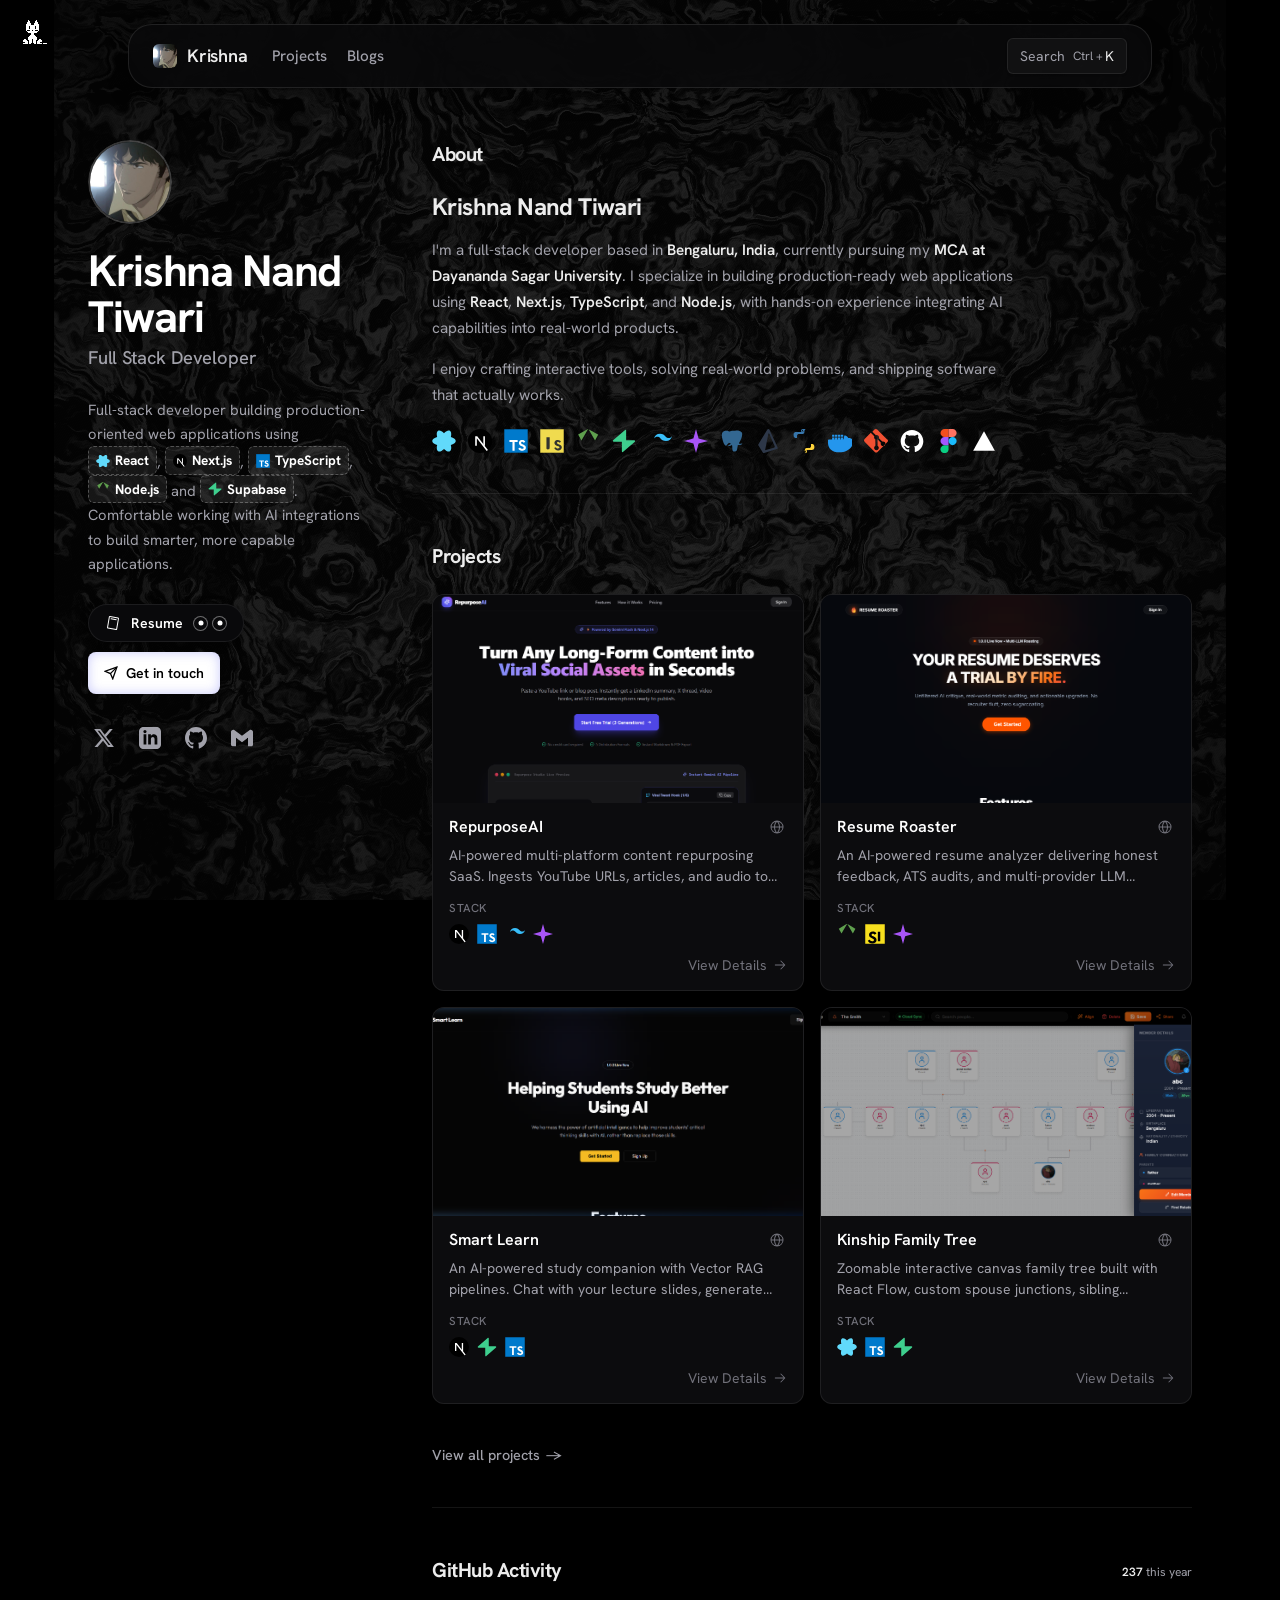
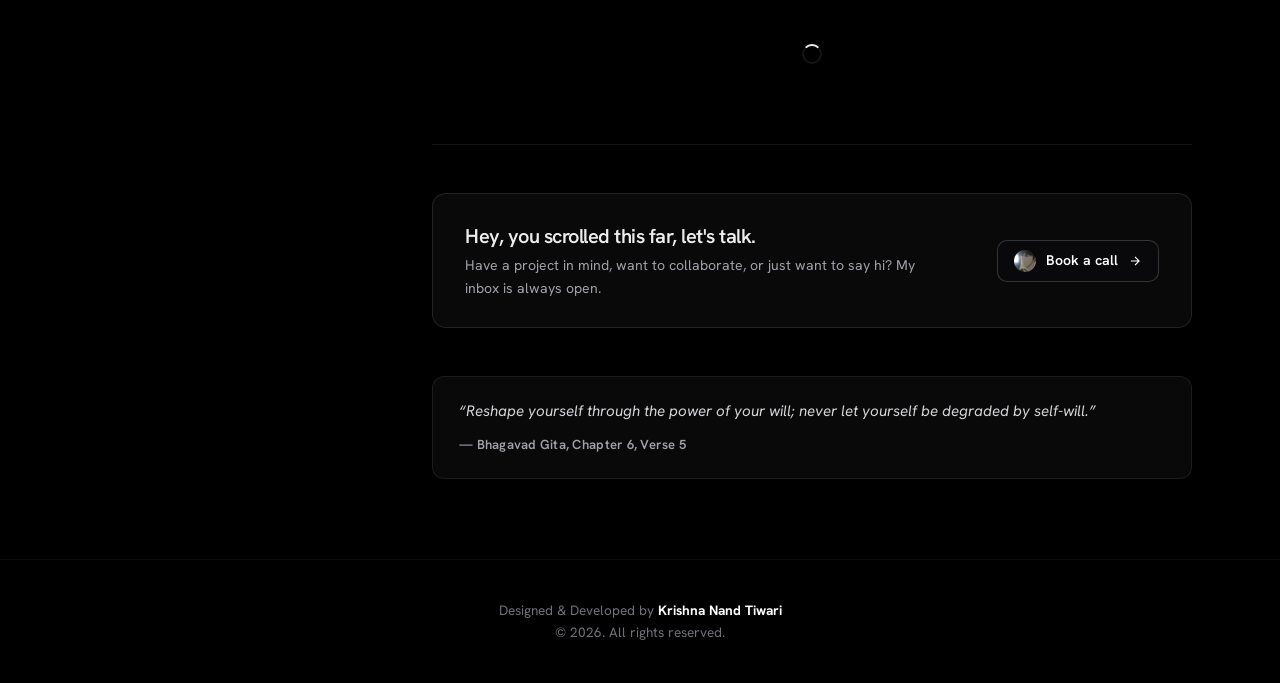
==== commit b0cc3747: "feat: add private view counter & clean unused assets" ====
--- a/index.html
+++ b/index.html
@@ -23,6 +23,9 @@
 
     <!-- Preload Oneko retro cat companion -->
     <link rel="preload" href="oneko.gif" as="image">
+
+    <!-- Umami Analytics -->
+    <script defer src="https://cloud.umami.is/script.js" data-website-id="9b6a5cc2-c3c5-499b-848d-0a88193eeb85"></script>
 </head>
 <body>
     <!-- Background Shaders & Ambient Glow (Exact 1:1 kroszborg.co WebGL Animated Shader) -->
@@ -46,8 +49,8 @@
         </div>
         <div class="nav-right">
             <button id="cmd-k-btn" class="nav-search-btn" aria-label="Search">
-                <span>Search</span>
-                <kbd>Ctrl + K</kbd>
+                <span class="nav-search-label">Search</span>
+                <span class="nav-search-kbd"><span class="kbd-mod">Ctrl +</span>K</span>
             </button>
         </div>
     </nav>
@@ -95,7 +98,7 @@
                         <a href="https://supabase.com/" target="_blank" rel="noopener noreferrer" class="skill-badge">
                             <svg viewBox="0 0 100 100"><path fill="#3ECF8E" d="M53.4 4.8c1.6-2.5 5.5-1.3 5.5 1.7v40.3h33.8c3.2 0 4.9 3.8 2.7 6.1L46.6 95.2c-1.6 2.5-5.5 1.3-5.5-1.7V53.2H7.3c-3.2 0-4.9-3.8-2.7-6.1L53.4 4.8z"/></svg>
                             <span>Supabase</span>
-                        </a>. Comfortable with AI integrations via <b>Google Gemini</b> &amp; <b>OpenAI APIs</b>, with a strong background in <b>Python</b> and data analytics.
+                        </a>. Comfortable working with AI integrations to build smarter, more capable applications.
                     </p>
 
                     <!-- Action Buttons: Normal Resume with Eye Pupils, Magnetic Get In Touch -->
@@ -143,10 +146,10 @@
                     <div class="about-details-wrap">
                         <h3 class="about-author-name">Krishna Nand Tiwari</h3>
                         <p class="about-text">
-                            I'm a full-stack developer based in <b>Bengaluru, India</b>, currently pursuing my <b>MCA at Dayananda Sagar University</b>. I specialize in building production-ready web applications using <b>React</b>, <b>Next.js</b>, <b>TypeScript</b>, and <b>Node.js</b>, with hands-on experience integrating AI through <b>Google Gemini</b> and <b>OpenAI APIs</b>.
+                            I'm a full-stack developer based in <b>Bengaluru, India</b>, currently pursuing my <b>MCA at Dayananda Sagar University</b>. I specialize in building production-ready web applications using <b>React</b>, <b>Next.js</b>, <b>TypeScript</b>, and <b>Node.js</b>, with hands-on experience integrating AI capabilities into real-world products.
                         </p>
                         <p class="about-text">
-                            I also have a strong foundation in <b>Python and data analytics</b> from my internship at Dyashin Technosoft. I enjoy crafting interactive tools, solving real-world problems, and shipping software that actually works.
+                            I enjoy crafting interactive tools, solving real-world problems, and shipping software that actually works.
                         </p>
                             <div class="about-tech-stack-wrap">
                                 <div class="about-tech-icons">
@@ -212,9 +215,9 @@
                         <!-- Project 1: RepurposeAI -->
                         <div class="tilt-wrapper">
                             <div class="kroszborg-card">
-                                <div class="card-cover">
+                                <a href="repurpose-ai.html" class="card-cover">
                                     <img src="images/repurpose_ai_preview.png" alt="RepurposeAI" class="card-preview-image" loading="lazy">
-                                </div>
+                                </a>
                                 <div class="card-body">
                                     <div class="card-title-row">
                                         <a href="repurpose-ai.html" class="card-title-link">RepurposeAI</a>
@@ -255,9 +258,9 @@
                         <!-- Project 2: Resume Roaster -->
                         <div class="tilt-wrapper">
                             <div class="kroszborg-card">
-                                <div class="card-cover">
+                                <a href="resume-roaster.html" class="card-cover">
                                     <img src="images/resume_roaster_preview.png" alt="Resume Roaster" class="card-preview-image" loading="lazy">
-                                </div>
+                                </a>
                                 <div class="card-body">
                                     <div class="card-title-row">
                                         <a href="resume-roaster.html" class="card-title-link">Resume Roaster</a>
@@ -295,9 +298,9 @@
                         <!-- Project 3: Smart Learn -->
                         <div class="tilt-wrapper">
                             <div class="kroszborg-card">
-                                <div class="card-cover">
+                                <a href="smart-learn.html" class="card-cover">
                                     <img src="images/smart_learn_preview.png" alt="Smart Learn" class="card-preview-image" loading="lazy">
-                                </div>
+                                </a>
                                 <div class="card-body">
                                     <div class="card-title-row">
                                         <a href="smart-learn.html" class="card-title-link">Smart Learn</a>
@@ -335,9 +338,9 @@
                         <!-- Project 4: Kinship -->
                         <div class="tilt-wrapper">
                             <div class="kroszborg-card">
-                                <div class="card-cover">
+                                <a href="kinship.html" class="card-cover">
                                     <img src="images/kinship_preview.png" alt="Kinship Family Tree" class="card-preview-image" loading="lazy">
-                                </div>
+                                </a>
                                 <div class="card-body">
                                     <div class="card-title-row">
                                         <a href="kinship.html" class="card-title-link">Kinship Family Tree</a>
@@ -425,18 +428,34 @@
 
     <!-- Command Palette (Ctrl+K) Modal -->
     <div id="cmd-modal" class="cmd-modal-backdrop" aria-hidden="true">
-        <div class="cmd-modal-window">
-            <div class="cmd-search-input-wrap">
-                <svg xmlns="http://www.w3.org/2000/svg" width="18" height="18" viewBox="0 0 24 24" fill="none" stroke="currentColor" stroke-width="2" style="color: var(--secondary);"><circle cx="11" cy="11" r="8"></circle><line x1="21" y1="21" x2="16.65" y2="16.65"></line></svg>
+        <div class="cmd-modal-dialog">
+            <div class="cmd-search-bar">
+                <svg class="cmd-search-icon" xmlns="http://www.w3.org/2000/svg" width="16" height="16" fill="currentColor" viewBox="0 0 256 256"><path d="M229.66,218.34l-50.07-50.06a88.11,88.11,0,1,0-11.31,11.31l50.06,50.07a8,8,0,0,0,11.32-11.32ZM40,112a72,72,0,1,1,72,72A72.08,72.08,0,0,1,40,112Z"/></svg>
                 <input id="cmd-search-input" class="cmd-search-input" type="text" placeholder="Search projects, blogs, or social links..." autocomplete="off">
+                <kbd class="cmd-esc-badge">ESC</kbd>
             </div>
             <div id="cmd-results-list" class="cmd-results-list"></div>
+            <div class="cmd-modal-footer">
+                <span>Navigate <kbd>↑</kbd> <kbd>↓</kbd></span>
+                <span>Select <kbd>↵</kbd></span>
+                <span>Close <kbd>ESC</kbd></span>
+            </div>
         </div>
     </div>
 
     <!-- Minimal Site Footer -->
     <footer class="site-footer">
-        <p>Designed &amp; Developed by <b>Krishna Nand Tiwari</b><br>© 2026. All rights reserved.</p>
+        <p id="footer-copy">Designed &amp; Developed by <b>Krishna Nand Tiwari</b><br>© 2026. All rights reserved.</p>
+        <!-- Private Owner View Counter (Only visible to owner) -->
+        <div id="owner-views-badge" class="owner-views-badge" style="display: none;">
+            <a href="https://cloud.umami.is" target="_blank" rel="noopener noreferrer" class="owner-views-pill" title="Private Analytics · Click to open Umami Dashboard">
+                <svg class="views-eye-icon" xmlns="http://www.w3.org/2000/svg" width="13" height="13" viewBox="0 0 24 24" fill="none" stroke="currentColor" stroke-width="1.75" stroke-linecap="round" stroke-linejoin="round">
+                    <path d="M1 12s4-8 11-8 11 8 11 8-4 8-11 8-11-8-11-8z"></path>
+                    <circle cx="12" cy="12" r="3"></circle>
+                </svg>
+                <span id="owner-views-count">--</span>
+            </a>
+        </div>
     </footer>
 
     <!-- Companion Script (oneko) & Interactive Features Script -->
--- a/styles.css
+++ b/styles.css
@@ -116,7 +116,7 @@
 }
 
 /* ==========================================================================
-   FLOATING PILL NAVBAR (Exact 64px, 560px max-width, 24px rounded)
+   FLOATING PILL NAVIGATION (Exact 1:1 kroszborg.co Spring Scroll & Static Layout)
    ========================================================================== */
 #main-nav {
     position: fixed;
@@ -125,102 +125,179 @@
     transform: translateX(-50%);
     z-index: 50;
     width: calc(100% - 2rem);
-    max-width: 560px;
+    max-width: 1024px;
     height: 64px;
     border-radius: 24px;
     padding: 0 24px;
-    background: rgba(10, 10, 12, 0.82);
-    border: 1px solid rgba(255, 255, 255, 0.12);
-    backdrop-filter: blur(24px);
-    -webkit-backdrop-filter: blur(24px);
-    box-shadow: 0 10px 30px -10px rgba(0, 0, 0, 0.6);
+    background: rgba(9, 9, 11, 0.8);
+    border: 1px solid rgba(255, 255, 255, 0.1);
+    backdrop-filter: blur(20px);
+    -webkit-backdrop-filter: blur(20px);
+    box-shadow: 0 10px 30px -10px rgba(0, 0, 0, 0.35);
     display: flex;
     align-items: center;
     justify-content: space-between;
-    transition: border-color 0.2s ease, box-shadow 0.2s ease;
+    overflow: hidden;
+    will-change: max-width, height, top, border-radius, padding;
+    transition: background-color 0.2s ease, border-color 0.2s ease, box-shadow 0.2s ease;
 }
 
 #main-nav:hover {
-    border-color: rgba(255, 255, 255, 0.22);
+    border-color: rgba(255, 255, 255, 0.2);
+}
+
+/* Scrolled state */
+#main-nav.nav-scrolled {
+    background: rgba(9, 9, 11, 0.88);
+    border-color: rgba(255, 255, 255, 0.14);
+}
+
+@media (max-width: 767px) {
+    #main-nav {
+        max-width: 560px;
+        padding: 0 18px;
+    }
+    .nav-right {
+        display: none !important; /* 1:1 with Kroszborg hidden md:flex */
+    }
 }
 
 .nav-left {
     display: flex;
     align-items: center;
-    gap: 20px;
+    gap: 16px;
+}
+
+@media (min-width: 768px) {
+    .nav-left {
+        gap: 24px;
+    }
 }
 
 .nav-brand {
     display: flex;
     align-items: center;
     gap: 10px;
+    flex-shrink: 0;
+    text-decoration: none;
 }
 
 .nav-brand-img {
-    width: 26px;
-    height: 26px;
+    width: 24px;
+    height: 24px;
     border-radius: 6px;
     object-fit: cover;
-    border: 1px solid rgba(255, 255, 255, 0.2);
     transition: opacity 0.2s ease;
 }
 
 .nav-brand:hover .nav-brand-img {
-    opacity: 0.8;
+    opacity: 0.7;
 }
 
 .nav-brand-name {
-    font-weight: 700;
-    font-size: 1.05rem;
-    color: #ffffff;
+    font-family: var(--font-sans);
+    font-weight: 600;
+    font-size: 1rem;
+    color: var(--foreground);
     letter-spacing: -0.01em;
 }
 
+@media (min-width: 768px) {
+    .nav-brand-name {
+        font-size: 1.125rem;
+    }
+}
+
 .nav-menu-links {
     display: flex;
     align-items: center;
-    gap: 18px;
+    gap: 14px;
+}
+
+@media (min-width: 768px) {
+    .nav-menu-links {
+        gap: 20px;
+    }
 }
 
 .nav-menu-item {
-    font-size: 0.95rem;
-    color: var(--muted-foreground);
+    font-family: var(--font-sans);
+    font-size: 0.875rem;
+    color: var(--muted-foreground);
+    text-decoration: none;
+    white-space: nowrap;
     transition: color 0.15s ease;
     font-weight: 500;
 }
 
+@media (min-width: 768px) {
+    .nav-menu-item {
+        font-size: 0.95rem;
+    }
+}
+
 .nav-menu-item:hover,
 .nav-menu-item.active {
-    color: #ffffff;
-}
-
+    color: var(--foreground);
+}
+
+.nav-right {
+    display: flex;
+    align-items: center;
+    gap: 8px;
+}
+
+/* Kroszborg 1:1 Search Button */
 .nav-search-btn {
-    display: flex;
-    align-items: center;
+    display: inline-flex;
+    align-items: center;
+    justify-content: flex-start;
     gap: 8px;
     height: 36px;
     padding: 0 12px;
-    border-radius: 8px;
-    background: rgba(255, 255, 255, 0.05);
-    border: 1px solid rgba(255, 255, 255, 0.1);
-    color: var(--muted-foreground);
-    font-size: 0.85rem;
-    transition: all 0.2s ease;
+    border-radius: 6px;
+    background: rgba(255, 255, 255, 0.04);
+    border: 1px solid var(--border);
+    color: var(--muted-foreground);
+    font-family: var(--font-sans);
+    font-size: 0.875rem;
+    font-weight: 400;
+    cursor: pointer;
+    outline: none;
+    white-space: nowrap;
+    box-shadow: 0 1px 2px rgba(0, 0, 0, 0.2);
+    transition: color 0.15s ease, background-color 0.15s ease, border-color 0.15s ease;
 }
 
 .nav-search-btn:hover {
-    background: rgba(255, 255, 255, 0.09);
+    background: rgba(255, 255, 255, 0.08);
     border-color: rgba(255, 255, 255, 0.2);
-    color: #ffffff;
-}
-
-.nav-search-btn kbd {
-    font-family: inherit;
-    font-size: 0.72rem;
-    padding: 1px 5px;
-    border-radius: 4px;
-    background: rgba(0, 0, 0, 0.45);
-    border: 1px solid rgba(255, 255, 255, 0.1);
+    color: var(--foreground);
+}
+
+.nav-search-label {
+    display: none;
+    color: var(--muted-foreground);
+}
+
+@media (min-width: 768px) {
+    .nav-search-label {
+        display: inline-flex;
+    }
+}
+
+.nav-search-kbd {
+    font-family: var(--font-sans);
+    font-size: 0.875rem;
+    color: var(--foreground);
+    display: inline-flex;
+    align-items: center;
+    gap: 2px;
+}
+
+.kbd-mod {
+    font-size: 0.75rem;
+    color: var(--muted-foreground);
 }
 
 /* ==========================================================================
@@ -780,7 +857,36 @@
     border-color: rgba(255, 255, 255, 0.22);
 }
 
+/* Projects Page: Full-card Live Demo Link */
+a.kroszborg-card.project-live-card {
+    display: flex;
+    flex-direction: column;
+    text-decoration: none;
+    color: inherit;
+    cursor: pointer;
+}
+
+a.kroszborg-card.project-live-card * {
+    cursor: pointer;
+}
+
+a.kroszborg-card.project-live-card:hover .card-title-link {
+    text-decoration: underline;
+    text-underline-offset: 4px;
+}
+
+a.kroszborg-card.project-live-card:hover .card-external-icon {
+    color: #ffffff;
+}
+
+a.kroszborg-card.project-live-card:hover .card-live-demo-btn {
+    color: #ffffff;
+    text-decoration: underline;
+    text-underline-offset: 4px;
+}
+
 .card-cover {
+    display: block;
     position: relative;
     overflow: hidden;
     aspect-ratio: 16 / 9;
@@ -1280,18 +1386,19 @@
 }
 
 /* ==========================================================================
-   COMMAND PALETTE MODAL (Ctrl + K)
+   COMMAND PALETTE MODAL (Ctrl + K) - Exact Kroszborg Styling
    ========================================================================== */
 .cmd-modal-backdrop {
     position: fixed;
     inset: 0;
     z-index: 100;
-    background: rgba(0, 0, 0, 0.7);
-    backdrop-filter: blur(12px);
+    background: rgba(0, 0, 0, 0.75);
+    backdrop-filter: blur(14px);
+    -webkit-backdrop-filter: blur(14px);
     display: flex;
     align-items: flex-start;
     justify-content: center;
-    padding-top: 15vh;
+    padding-top: 14vh;
     opacity: 0;
     pointer-events: none;
     transition: opacity 0.2s ease;
@@ -1302,28 +1409,38 @@
     pointer-events: auto;
 }
 
+.cmd-modal-dialog,
 .cmd-modal-window {
     width: 90%;
     max-width: 580px;
-    background: #0d0d10;
-    border: 1px solid rgba(255, 255, 255, 0.15);
-    border-radius: 16px;
-    box-shadow: 0 25px 60px -15px rgba(0, 0, 0, 0.9);
+    background: #09090b;
+    border: 1px solid rgba(255, 255, 255, 0.14);
+    border-radius: 12px;
+    box-shadow: 0 25px 60px -15px rgba(0, 0, 0, 0.95);
     overflow: hidden;
-    transform: translateY(-10px);
-    transition: transform 0.2s ease;
-}
-
+    transform: translateY(-8px) scale(0.98);
+    transition: transform 0.2s cubic-bezier(0.16, 1, 0.3, 1);
+}
+
+.cmd-modal-backdrop.active .cmd-modal-dialog,
 .cmd-modal-backdrop.active .cmd-modal-window {
-    transform: translateY(0);
-}
-
+    transform: translateY(0) scale(1);
+}
+
+.cmd-search-bar,
 .cmd-search-input-wrap {
     display: flex;
     align-items: center;
     gap: 12px;
-    padding: 16px 20px;
-    border-bottom: 1px solid var(--border);
+    padding: 14px 18px;
+    border-bottom: 1px solid rgba(255, 255, 255, 0.08);
+}
+
+.cmd-search-icon {
+    color: var(--muted-foreground);
+    flex-shrink: 0;
+    width: 16px;
+    height: 16px;
 }
 
 .cmd-search-input {
@@ -1332,16 +1449,28 @@
     border: none;
     outline: none;
     color: #ffffff;
-    font-size: 1rem;
-    font-family: inherit;
+    font-size: 0.95rem;
+    font-family: var(--font-sans);
 }
 
 .cmd-search-input::placeholder {
-    color: var(--secondary);
+    color: #71717a;
+}
+
+.cmd-esc-badge {
+    font-family: var(--font-sans);
+    font-size: 0.7rem;
+    font-weight: 500;
+    color: #a1a1aa;
+    padding: 2px 6px;
+    border-radius: 4px;
+    background: rgba(255, 255, 255, 0.08);
+    border: 1px solid rgba(255, 255, 255, 0.1);
+    flex-shrink: 0;
 }
 
 .cmd-results-list {
-    max-height: 340px;
+    max-height: 330px;
     overflow-y: auto;
     padding: 8px;
 }
@@ -1353,7 +1482,7 @@
     padding: 10px 14px;
     border-radius: 8px;
     cursor: pointer;
-    transition: background 0.15s ease;
+    transition: background 0.12s ease;
 }
 
 .cmd-result-item:hover,
@@ -1362,24 +1491,52 @@
 }
 
 .cmd-item-title {
-    font-size: 0.92rem;
+    font-family: var(--font-sans);
+    font-size: 0.88rem;
     font-weight: 600;
     color: #ffffff;
 }
 
 .cmd-item-desc {
+    font-family: var(--font-sans);
     font-size: 0.78rem;
     color: var(--muted-foreground);
+    margin-top: 2px;
 }
 
 .cmd-item-cat {
-    font-size: 0.72rem;
+    font-family: var(--font-sans);
+    font-size: 0.7rem;
     font-weight: 600;
-    padding: 2px 7px;
+    padding: 2px 6px;
     border-radius: 4px;
+    background: rgba(255, 255, 255, 0.06);
+    color: #a1a1aa;
+    text-transform: uppercase;
+    letter-spacing: 0.04em;
+}
+
+.cmd-modal-footer {
+    display: flex;
+    align-items: center;
+    justify-content: flex-end;
+    gap: 16px;
+    padding: 10px 16px;
+    border-top: 1px solid rgba(255, 255, 255, 0.08);
+    background: rgba(0, 0, 0, 0.35);
+    font-size: 0.75rem;
+    color: #71717a;
+    font-family: var(--font-sans);
+}
+
+.cmd-modal-footer kbd {
+    font-family: var(--font-sans);
+    padding: 1px 5px;
+    border-radius: 3px;
     background: rgba(255, 255, 255, 0.08);
-    color: var(--secondary);
-    text-transform: uppercase;
+    border: 1px solid rgba(255, 255, 255, 0.1);
+    color: #a1a1aa;
+    font-size: 0.7rem;
 }
 
 /* ==========================================================================
@@ -1626,6 +1783,52 @@
 }
 
 /* ==========================================================================
+   PRIVATE OWNER VIEW COUNTER BADGE (Low-contrast, raw, visible only to owner)
+   ========================================================================== */
+.owner-views-badge {
+    margin-top: 14px;
+    display: inline-flex;
+    justify-content: center;
+    align-items: center;
+}
+
+.owner-views-pill {
+    display: inline-flex;
+    align-items: center;
+    gap: 6px;
+    padding: 3px 9px;
+    background: rgba(255, 255, 255, 0.02);
+    border: 1px solid rgba(255, 255, 255, 0.07);
+    border-radius: 6px;
+    color: #71717a;
+    font-family: var(--font-sans);
+    font-size: 0.75rem;
+    font-weight: 400;
+    text-decoration: none;
+    cursor: pointer;
+    box-shadow: none;
+    transition: color 0.15s ease, border-color 0.15s ease, background-color 0.15s ease;
+}
+
+.owner-views-pill:hover {
+    background: rgba(255, 255, 255, 0.05);
+    border-color: rgba(255, 255, 255, 0.14);
+    color: #a1a1aa;
+}
+
+.views-eye-icon {
+    width: 13px;
+    height: 13px;
+    color: #71717a;
+    flex-shrink: 0;
+    transition: color 0.15s ease;
+}
+
+.owner-views-pill:hover .views-eye-icon {
+    color: #a1a1aa;
+}
+
+/* ==========================================================================
    ARTICLE / CASE STUDY PAGES
    ========================================================================== */
 .article-container {
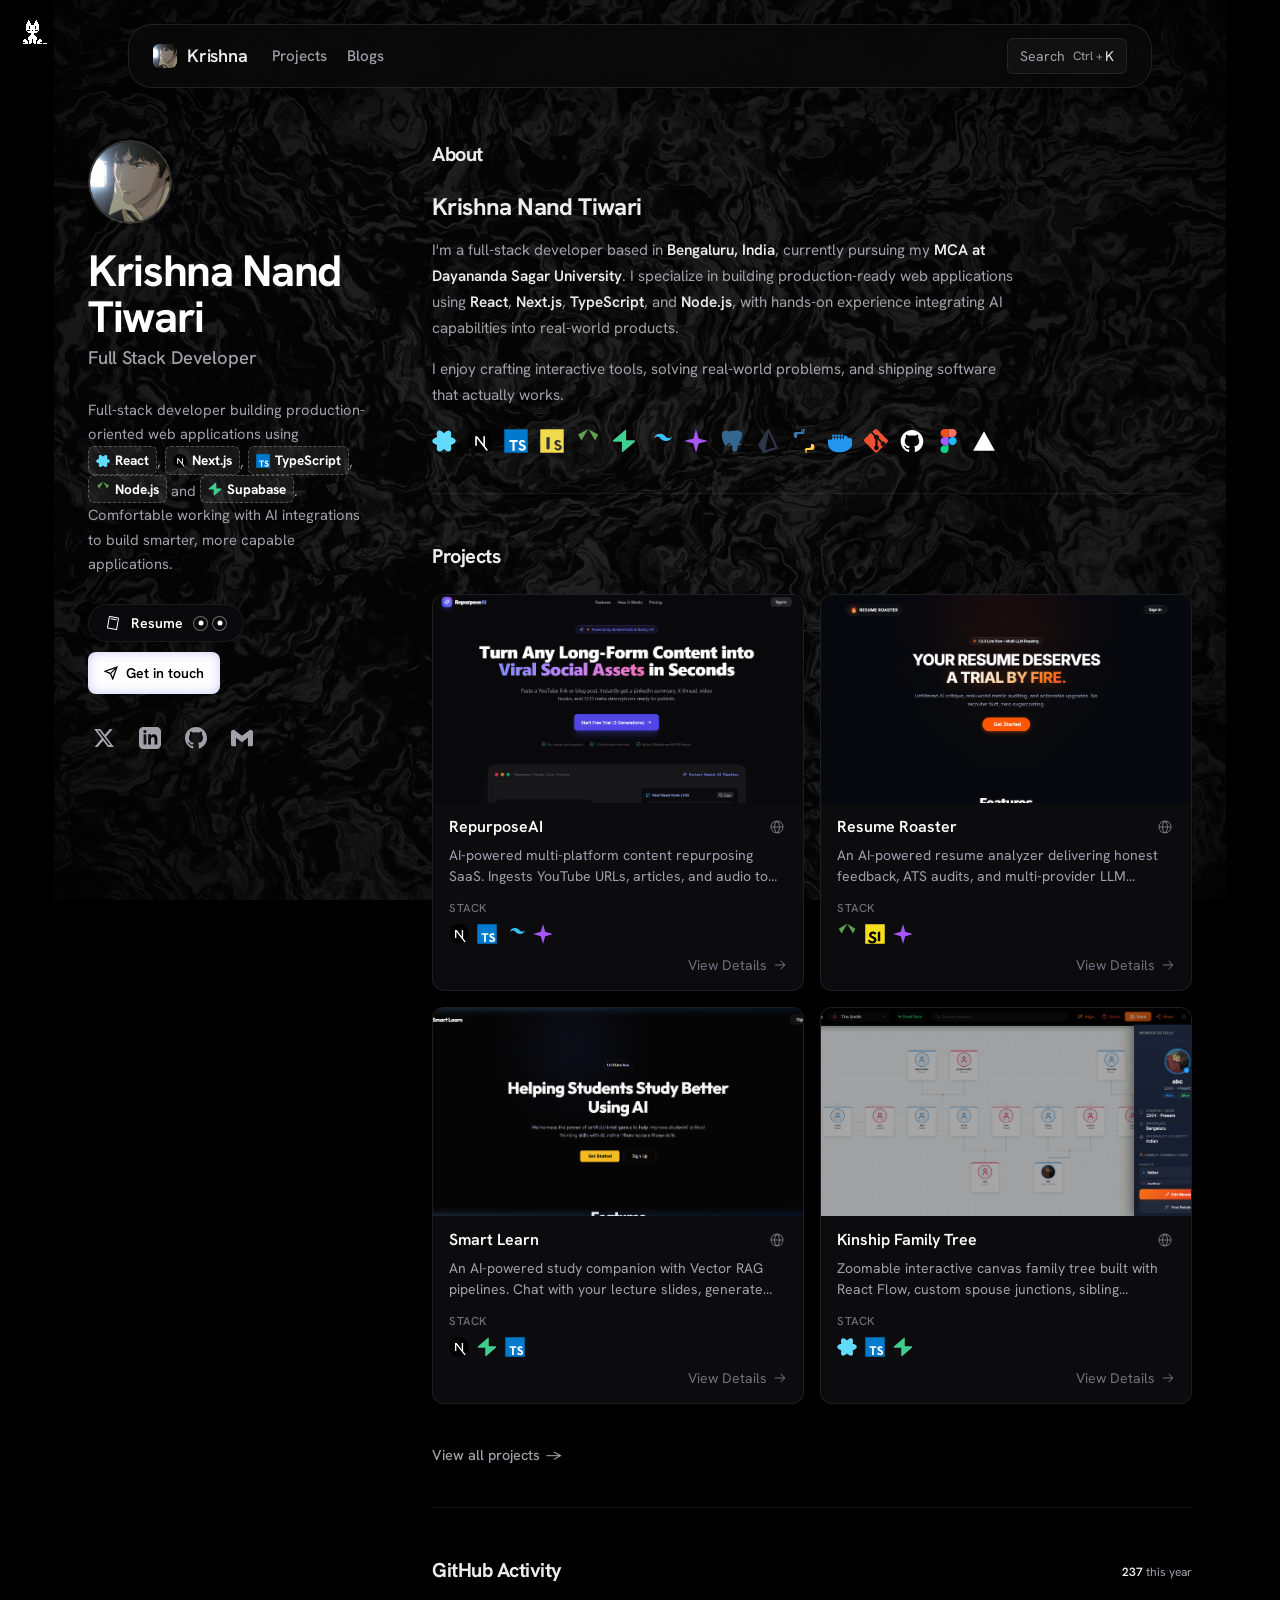
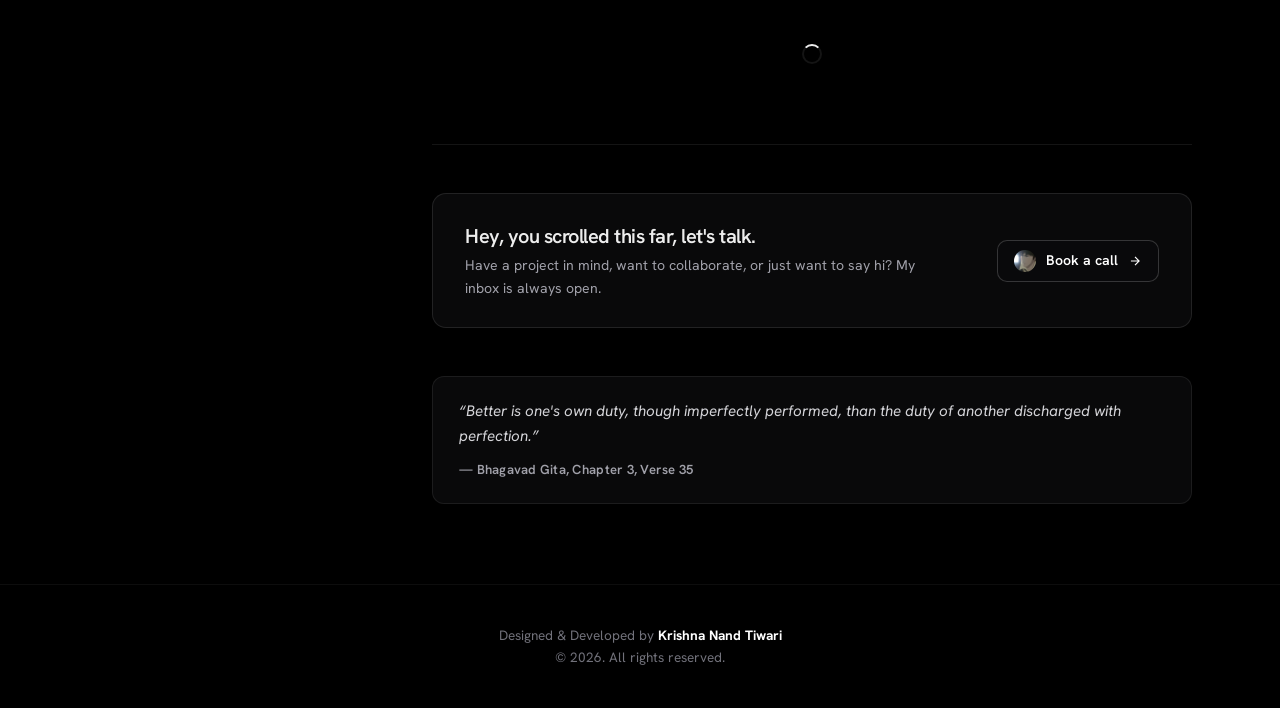
==== commit bab05398: "Clean up code: remove unused files" ====
--- a/index.html
+++ b/index.html
@@ -4,7 +4,7 @@
     <meta charset="UTF-8">
     <meta name="viewport" content="width=device-width, initial-scale=1.0">
     <title>Krishna Nand Tiwari - Full Stack Developer</title>
-    <!-- Meta Description for SEO -->
+    
     <meta name="description" content="I'm a Full Stack Developer specializing in React, Next.js, TypeScript, and AI applications. Explore my projects, skills, and technical expertise.">
     <meta name="author" content="Krishna Nand Tiwari">
     <meta property="og:title" content="Krishna Nand Tiwari - Full Stack Developer">
@@ -12,30 +12,25 @@
     <meta property="og:image" content="images/avatar.jpg">
     <link rel="icon" href="images/avatar.jpg" type="image/jpeg">
 
-    <!-- Fonts: Clash Display from Fontshare & Google Fonts Hanken Grotesk / Space Grotesk -->
     <link rel="preconnect" href="https://fonts.googleapis.com">
     <link rel="preconnect" href="https://fonts.gstatic.com" crossorigin>
     <link href="https://api.fontshare.com/v2/css?f[]=clash-display@600,700&display=swap" rel="stylesheet">
     <link href="https://fonts.googleapis.com/css2?family=Hanken+Grotesk:wght@300;400;500;600;700;800;900&family=Space+Grotesk:wght@600;700;800&display=swap" rel="stylesheet">
 
-    <!-- Stylesheet -->
     <link rel="stylesheet" href="styles.css">
 
-    <!-- Preload Oneko retro cat companion -->
     <link rel="preload" href="oneko.gif" as="image">
 
-    <!-- Umami Analytics -->
     <script defer src="https://cloud.umami.is/script.js" data-website-id="9b6a5cc2-c3c5-499b-848d-0a88193eeb85"></script>
 </head>
 <body>
-    <!-- Background Shaders & Ambient Glow (Exact 1:1 kroszborg.co WebGL Animated Shader) -->
+    
     <canvas id="shader-canvas" class="shader-bg"></canvas>
     <div class="shader-bg noise-layer"></div>
     <div class="shader-bg grid-layer"></div>
     <div class="edge-glow-left"></div>
     <div class="edge-glow-right"></div>
 
-    <!-- Floating Pill Navigation (Exact kroszborg 64px, 560px max-width, rounded-24px) -->
     <nav id="main-nav" aria-label="Main Navigation">
         <div class="nav-left">
             <a href="index.html" class="nav-brand">
@@ -55,28 +50,23 @@
         </div>
     </nav>
 
-    <!-- Main Page Layout Container (max-w-6xl centered) -->
     <div class="page-container">
         <div class="layout-split">
-            
-            <!-- LEFT COLUMN: Sticky Hero Sidebar -->
+
             <aside class="hero-sidebar">
                 <div class="sidebar-sticky-wrap">
-                    
-                    <!-- Avatar with RGB Chromatic Glitch Effect (#hero-avatar-glitch) -->
+
                     <div id="hero-avatar-glitch" class="avatar-glitch-wrapper">
                         <div class="avatar-wrapper">
                             <img src="images/avatar.jpg" alt="Krishna Nand Tiwari" class="sidebar-avatar">
                         </div>
                     </div>
 
-                    <!-- Name & Subtitle with Clash Display Font -->
                     <div class="sidebar-name-block">
                         <h1 class="sidebar-title" id="scramble-name" data-original="Krishna Nand Tiwari">Krishna Nand Tiwari</h1>
                         <p class="sidebar-subtitle">Full Stack Developer</p>
                     </div>
 
-                    <!-- Bio with 1:1 Inline Dashed Skill Badges -->
                     <p class="sidebar-bio">
                         Full-stack developer building production-oriented web applications using 
                         <a href="https://react.dev/" target="_blank" rel="noopener noreferrer" class="skill-badge">
@@ -101,7 +91,6 @@
                         </a>. Comfortable working with AI integrations to build smarter, more capable applications.
                     </p>
 
-                    <!-- Action Buttons: Normal Resume with Eye Pupils, Magnetic Get In Touch -->
                     <div class="sidebar-buttons">
                         <a href="C:/Users/Acer/OneDrive/Documents/Resume/Krishnanand_Tiwari_Resume.pdf" target="_blank" rel="noopener noreferrer" class="btn-resume magnetic-btn" aria-label="View Resume">
                             <svg xmlns="http://www.w3.org/2000/svg" width="16" height="16" fill="currentColor" viewBox="0 0 256 256"><path d="M210.78,39.25l-130.25-23A16,16,0,0,0,62,29.23l-29.75,169a16,16,0,0,0,13,18.53l130.25,23h0a16,16,0,0,0,18.54-13l29.75-169A16,16,0,0,0,210.78,39.25ZM178.26,224h0L48,201,77.75,32,208,55ZM89.34,58.42a8,8,0,0,1,9.27-6.48l83,14.65a8,8,0,0,1-1.39,15.88,8.36,8.36,0,0,1-1.4-.12l-83-14.66A8,8,0,0,1,89.34,58.42Z"></path></svg>
@@ -118,7 +107,6 @@
                         </a>
                     </div>
 
-                    <!-- Social Icons Row -->
                     <div class="sidebar-socials">
                         <a href="https://x.com/Krishna_exe7" target="_blank" rel="noopener noreferrer" class="social-link" aria-label="X (Twitter)">
                             <svg viewBox="0 0 24 24"><path d="M18.244 2.25h3.308l-7.227 8.26 8.502 11.24H16.17l-5.214-6.817L4.99 21.75H1.68l7.73-8.835L1.254 2.25H8.08l4.713 6.231zm-1.161 17.52h1.833L7.084 4.126H5.117z"/></svg>
@@ -137,10 +125,8 @@
                 </div>
             </aside>
 
-            <!-- RIGHT COLUMN: Main Feed -->
             <main class="feed-content">
-                
-                                <!-- About Section (Clean open description & tech stack) -->
+
                 <section id="about" class="feed-section">
                     <h2 class="section-title">About</h2>
                     <div class="about-details-wrap">
@@ -206,15 +192,13 @@
                         </div>
                     </section>
 
-                <!-- Featured Projects (3D Perspective Tilt Cards with Red Spotlight Flare) -->
                 <section id="projects" class="feed-section">
                     <h2 class="section-title">Projects</h2>
 
                     <div class="projects-grid">
-                        
-                        <!-- Project 1: RepurposeAI -->
+
                         <div class="tilt-wrapper">
-                            <div class="kroszborg-card">
+                            <div class="portfolio-card">
                                 <a href="repurpose-ai.html" class="card-cover">
                                     <img src="images/repurpose_ai_preview.png" alt="RepurposeAI" class="card-preview-image" loading="lazy">
                                 </a>
@@ -255,9 +239,8 @@
                             </div>
                         </div>
 
-                        <!-- Project 2: Resume Roaster -->
                         <div class="tilt-wrapper">
-                            <div class="kroszborg-card">
+                            <div class="portfolio-card">
                                 <a href="resume-roaster.html" class="card-cover">
                                     <img src="images/resume_roaster_preview.png" alt="Resume Roaster" class="card-preview-image" loading="lazy">
                                 </a>
@@ -295,9 +278,8 @@
                             </div>
                         </div>
 
-                        <!-- Project 3: Smart Learn -->
                         <div class="tilt-wrapper">
-                            <div class="kroszborg-card">
+                            <div class="portfolio-card">
                                 <a href="smart-learn.html" class="card-cover">
                                     <img src="images/smart_learn_preview.png" alt="Smart Learn" class="card-preview-image" loading="lazy">
                                 </a>
@@ -335,9 +317,8 @@
                             </div>
                         </div>
 
-                        <!-- Project 4: Kinship -->
                         <div class="tilt-wrapper">
-                            <div class="kroszborg-card">
+                            <div class="portfolio-card">
                                 <a href="kinship.html" class="card-cover">
                                     <img src="images/kinship_preview.png" alt="Kinship Family Tree" class="card-preview-image" loading="lazy">
                                 </a>
@@ -385,8 +366,6 @@
                     </div>
                 </section>
 
-
-                <!-- GitHub Activity Section (1:1 kroszborg.co layout & activity calendar) -->
                 <section class="feed-section" id="github-activity">
                     <div class="github-section-header">
                         <h2 class="section-title" style="margin-bottom: 0;">GitHub Activity</h2>
@@ -401,7 +380,6 @@
                     </div>
                 </section>
 
-                <!-- "Hey, you scrolled this far" CTA Card (1:1 kroszborg) -->
                 <div class="cta-banner-card">
                     <div>
                         <h3 class="cta-banner-title">Hey, you scrolled this far, let's talk.</h3>
@@ -416,7 +394,6 @@
                     </a>
                 </div>
 
-                <!-- Bhagavad Gita Quote Box (Changes on every visit) -->
                 <div class="quote-card" id="quote-card" title="Click for another verse">
                     <p class="quote-text" id="quote-text">“You have a right to perform your prescribed duty, but you are not entitled to the fruits of action.”</p>
                     <span class="quote-author" id="quote-author">— Bhagavad Gita, Chapter 2, Verse 47</span>
@@ -426,7 +403,6 @@
         </div>
     </div>
 
-    <!-- Command Palette (Ctrl+K) Modal -->
     <div id="cmd-modal" class="cmd-modal-backdrop" aria-hidden="true">
         <div class="cmd-modal-dialog">
             <div class="cmd-search-bar">
@@ -443,10 +419,9 @@
         </div>
     </div>
 
-    <!-- Minimal Site Footer -->
     <footer class="site-footer">
         <p id="footer-copy">Designed &amp; Developed by <b>Krishna Nand Tiwari</b><br>© 2026. All rights reserved.</p>
-        <!-- Private Owner View Counter (Only visible to owner) -->
+        
         <div id="owner-views-badge" class="owner-views-badge" style="display: none;">
             <a href="https://cloud.umami.is" target="_blank" rel="noopener noreferrer" class="owner-views-pill" title="Private Analytics · Click to open Umami Dashboard">
                 <svg class="views-eye-icon" xmlns="http://www.w3.org/2000/svg" width="13" height="13" viewBox="0 0 24 24" fill="none" stroke="currentColor" stroke-width="1.75" stroke-linecap="round" stroke-linejoin="round">
@@ -458,7 +433,6 @@
         </div>
     </footer>
 
-    <!-- Companion Script (oneko) & Interactive Features Script -->
     <script src="oneko.js" defer></script>
     <script src="script.js" defer></script>
 </body>
--- a/styles.css
+++ b/styles.css
@@ -1,8 +1,4 @@
-/* ==========================================================================
-   KRISHNA NAND TIWARI - EXACT KROSZBORG.CO PARITY DESIGN SYSTEM
-   Dark Theme, Clash Display, 3D Tilt Physics, Red Flare Spotlight,
-   Rainbow Conic Glow, Eye Pupil Tracking, Floating AI Assistant & Oneko
-   ========================================================================== */
+
 
 @import url('https://fonts.googleapis.com/css2?family=Hanken+Grotesk:wght@300;400;500;600;700;800;900&family=Space+Grotesk:wght@600;700;800&display=swap');
 @import url('https://api.fontshare.com/v2/css?f[]=clash-display@600,700&display=swap');
@@ -50,9 +46,6 @@
     min-height: 100vh;
 }
 
-/* ==========================================================================
-   EXACT 1:1 KROSZBORG.CO BACKGROUND SHADER & AMBIENT GLOWS
-   ========================================================================== */
 .shader-bg {
     position: fixed;
     top: 0;
@@ -81,13 +74,11 @@
     display: none;
 }
 
-/* Atmospheric subtle edge ambient glows - disabled for true kroszborg deep #000000 contrast */
 .edge-glow-left,
 .edge-glow-right {
     display: none;
 }
 
-/* Scroll Reveal with Blur (1:1 kroszborg Framer Motion fadeInBlur) */
 .scroll-reveal {
     opacity: 0;
     filter: blur(6px);
@@ -115,9 +106,6 @@
     cursor: pointer;
 }
 
-/* ==========================================================================
-   FLOATING PILL NAVIGATION (Exact 1:1 kroszborg.co Spring Scroll & Static Layout)
-   ========================================================================== */
 #main-nav {
     position: fixed;
     top: 24px;
@@ -146,7 +134,6 @@
     border-color: rgba(255, 255, 255, 0.2);
 }
 
-/* Scrolled state */
 #main-nav.nav-scrolled {
     background: rgba(9, 9, 11, 0.88);
     border-color: rgba(255, 255, 255, 0.14);
@@ -158,7 +145,7 @@
         padding: 0 18px;
     }
     .nav-right {
-        display: none !important; /* 1:1 with Kroszborg hidden md:flex */
+        display: none !important; 
     }
 }
 
@@ -247,7 +234,6 @@
     gap: 8px;
 }
 
-/* Kroszborg 1:1 Search Button */
 .nav-search-btn {
     display: inline-flex;
     align-items: center;
@@ -300,13 +286,10 @@
     color: var(--muted-foreground);
 }
 
-/* ==========================================================================
-   PAGE CONTAINER & 2-COLUMN SPLIT LAYOUT
-   ========================================================================== */
 .page-container {
     position: relative;
     z-index: 10;
-    max-width: 1152px; /* max-w-6xl */
+    max-width: 1152px; 
     margin: 0 auto;
     padding: 140px 24px 80px;
 }
@@ -324,9 +307,6 @@
     }
 }
 
-/* ==========================================================================
-   LEFT HERO SIDEBAR (Sticky)
-   ========================================================================== */
 .hero-sidebar {
     width: 100%;
 }
@@ -352,7 +332,6 @@
     gap: 24px;
 }
 
-/* Avatar with Glitch Effect (#hero-avatar-glitch) */
 .avatar-glitch-wrapper {
     position: relative;
     width: 84px;
@@ -423,7 +402,6 @@
     line-height: 1.65;
 }
 
-/* Skill Inner Shadow Dashed Badges (1:1 kroszborg) */
 .skill-badge {
     display: inline-flex;
     align-items: center;
@@ -454,7 +432,6 @@
     flex-shrink: 0;
 }
 
-/* Action Buttons Container */
 .sidebar-buttons {
     display: flex;
     flex-wrap: wrap;
@@ -463,7 +440,6 @@
     margin-top: 4px;
 }
 
-/* Rotating Rainbow Conic Border for Resume Button (Signature kroszborg) */
 .resume-border-glow {
     position: relative;
     padding: 2px;
@@ -543,7 +519,6 @@
     transition: transform 0.05s ease-out;
 }
 
-/* "Get in touch" CTA button */
 .btn-get-in-touch {
     display: inline-flex;
     align-items: center;
@@ -563,7 +538,6 @@
     background: #f4f4f5;
 }
 
-/* "Sponsor" button with pink accent */
 .btn-sponsor {
     display: inline-flex;
     align-items: center;
@@ -592,12 +566,10 @@
     transform: scale(1.25);
 }
 
-/* Magnetic buttons base */
 .magnetic-btn {
     transition: transform 0.3s cubic-bezier(0.22, 1, 0.36, 1);
 }
 
-/* Social icons */
 .sidebar-socials {
     display: flex;
     align-items: center;
@@ -626,9 +598,6 @@
     fill: currentColor;
 }
 
-/* ==========================================================================
-   FEED CONTENT (Right Column)
-   ========================================================================== */
 .feed-content {
     flex: 1;
     min-width: 0;
@@ -656,9 +625,6 @@
     margin-bottom: 24px;
 }
 
-/* ==========================================================================
-   EXPERIENCE SECTION (1:1 Accordions)
-   ========================================================================== */
 .experience-list {
     display: flex;
     flex-direction: column;
@@ -819,9 +785,6 @@
     transform: translateX(4px);
 }
 
-/* ==========================================================================
-   PROJECTS SECTION (3D Perspective Tilt with Red Spotlight Flare)
-   ========================================================================== */
 .projects-grid {
     display: grid;
     grid-template-columns: 1fr;
@@ -839,7 +802,7 @@
     transform-style: preserve-3d;
 }
 
-.kroszborg-card {
+.portfolio-card {
     background: var(--card);
     border: 1px solid var(--card-border);
     border-radius: 12px;
@@ -853,12 +816,11 @@
     will-change: transform;
 }
 
-.kroszborg-card:hover {
+.portfolio-card:hover {
     border-color: rgba(255, 255, 255, 0.22);
 }
 
-/* Projects Page: Full-card Live Demo Link */
-a.kroszborg-card.project-live-card {
+a.portfolio-card.project-live-card {
     display: flex;
     flex-direction: column;
     text-decoration: none;
@@ -866,20 +828,20 @@
     cursor: pointer;
 }
 
-a.kroszborg-card.project-live-card * {
+a.portfolio-card.project-live-card * {
     cursor: pointer;
 }
 
-a.kroszborg-card.project-live-card:hover .card-title-link {
+a.portfolio-card.project-live-card:hover .card-title-link {
     text-decoration: underline;
     text-underline-offset: 4px;
 }
 
-a.kroszborg-card.project-live-card:hover .card-external-icon {
-    color: #ffffff;
-}
-
-a.kroszborg-card.project-live-card:hover .card-live-demo-btn {
+a.portfolio-card.project-live-card:hover .card-external-icon {
+    color: #ffffff;
+}
+
+a.portfolio-card.project-live-card:hover .card-live-demo-btn {
     color: #ffffff;
     text-decoration: underline;
     text-underline-offset: 4px;
@@ -901,7 +863,7 @@
     transition: transform 0.3s ease;
 }
 
-.kroszborg-card:hover .card-preview-image {
+.portfolio-card:hover .card-preview-image {
     transform: scale(1.03);
 }
 
@@ -1060,10 +1022,7 @@
     margin-top: 20px;
 }
 
-/* ==========================================================================
-   ABOUT SECTION (1:1 Kroszborg Styling - Flat, Open, 240px Photo, 24px Icons)
-   ========================================================================== */
-.about-kroszborg-wrap {
+.about-content-wrap {
     margin-top: 20px;
     display: flex;
     flex-direction: column;
@@ -1148,9 +1107,6 @@
     object-fit: contain;
 }
 
-/* ==========================================================================
-   GITHUB ACTIVITY (1:1 kroszborg.co layout & react-activity-calendar)
-   ========================================================================== */
 .github-section-header {
     display: flex;
     align-items: flex-end;
@@ -1228,9 +1184,6 @@
     to { transform: rotate(360deg); }
 }
 
-/* ==========================================================================
-   BLOGS SECTION
-   ========================================================================== */
 .blog-list {
     display: flex;
     flex-direction: column;
@@ -1276,9 +1229,6 @@
     transform: translateX(4px);
 }
 
-/* ==========================================================================
-   CTA BANNER CARD & SOLO LEVELING QUOTE
-   ========================================================================== */
 .cta-banner-card {
     background: rgba(24, 24, 27, 0.4);
     border: 1px solid rgba(255, 255, 255, 0.1);
@@ -1385,9 +1335,6 @@
     transition: opacity 0.2s ease;
 }
 
-/* ==========================================================================
-   COMMAND PALETTE MODAL (Ctrl + K) - Exact Kroszborg Styling
-   ========================================================================== */
 .cmd-modal-backdrop {
     position: fixed;
     inset: 0;
@@ -1539,9 +1486,6 @@
     font-size: 0.7rem;
 }
 
-/* ==========================================================================
-   FLOATING AI ASSISTANT CHAT WIDGET (Exact kroszborg.co replica)
-   ========================================================================== */
 .ai-chat-widget {
     position: fixed;
     bottom: 24px;
@@ -1765,9 +1709,6 @@
     opacity: 0.9;
 }
 
-/* ==========================================================================
-   FOOTER
-   ========================================================================== */
 .site-footer {
     padding: 40px 20px;
     text-align: center;
@@ -1782,9 +1723,6 @@
     color: #ffffff;
 }
 
-/* ==========================================================================
-   PRIVATE OWNER VIEW COUNTER BADGE (Low-contrast, raw, visible only to owner)
-   ========================================================================== */
 .owner-views-badge {
     margin-top: 14px;
     display: inline-flex;
@@ -1828,9 +1766,6 @@
     color: #a1a1aa;
 }
 
-/* ==========================================================================
-   ARTICLE / CASE STUDY PAGES
-   ========================================================================== */
 .article-container {
     max-width: 780px;
     margin: 0 auto;
@@ -1983,9 +1918,6 @@
     transform: translateY(-1px);
 }
 
-/* ==========================================================================
-   DEDICATED BLOG PAGE (1:1 kroszborg.co/blog)
-   ========================================================================== */
 .blog-page-container {
     max-width: 768px;
     margin: 0 auto;
@@ -2043,9 +1975,6 @@
     }
 }
 
-/* ==========================================================================
-   DEDICATED PROJECTS PAGE (1:1 kroszborg.co/projects)
-   ========================================================================== */
 .projects-page-container {
     max-width: 768px;
     margin: 0 auto;
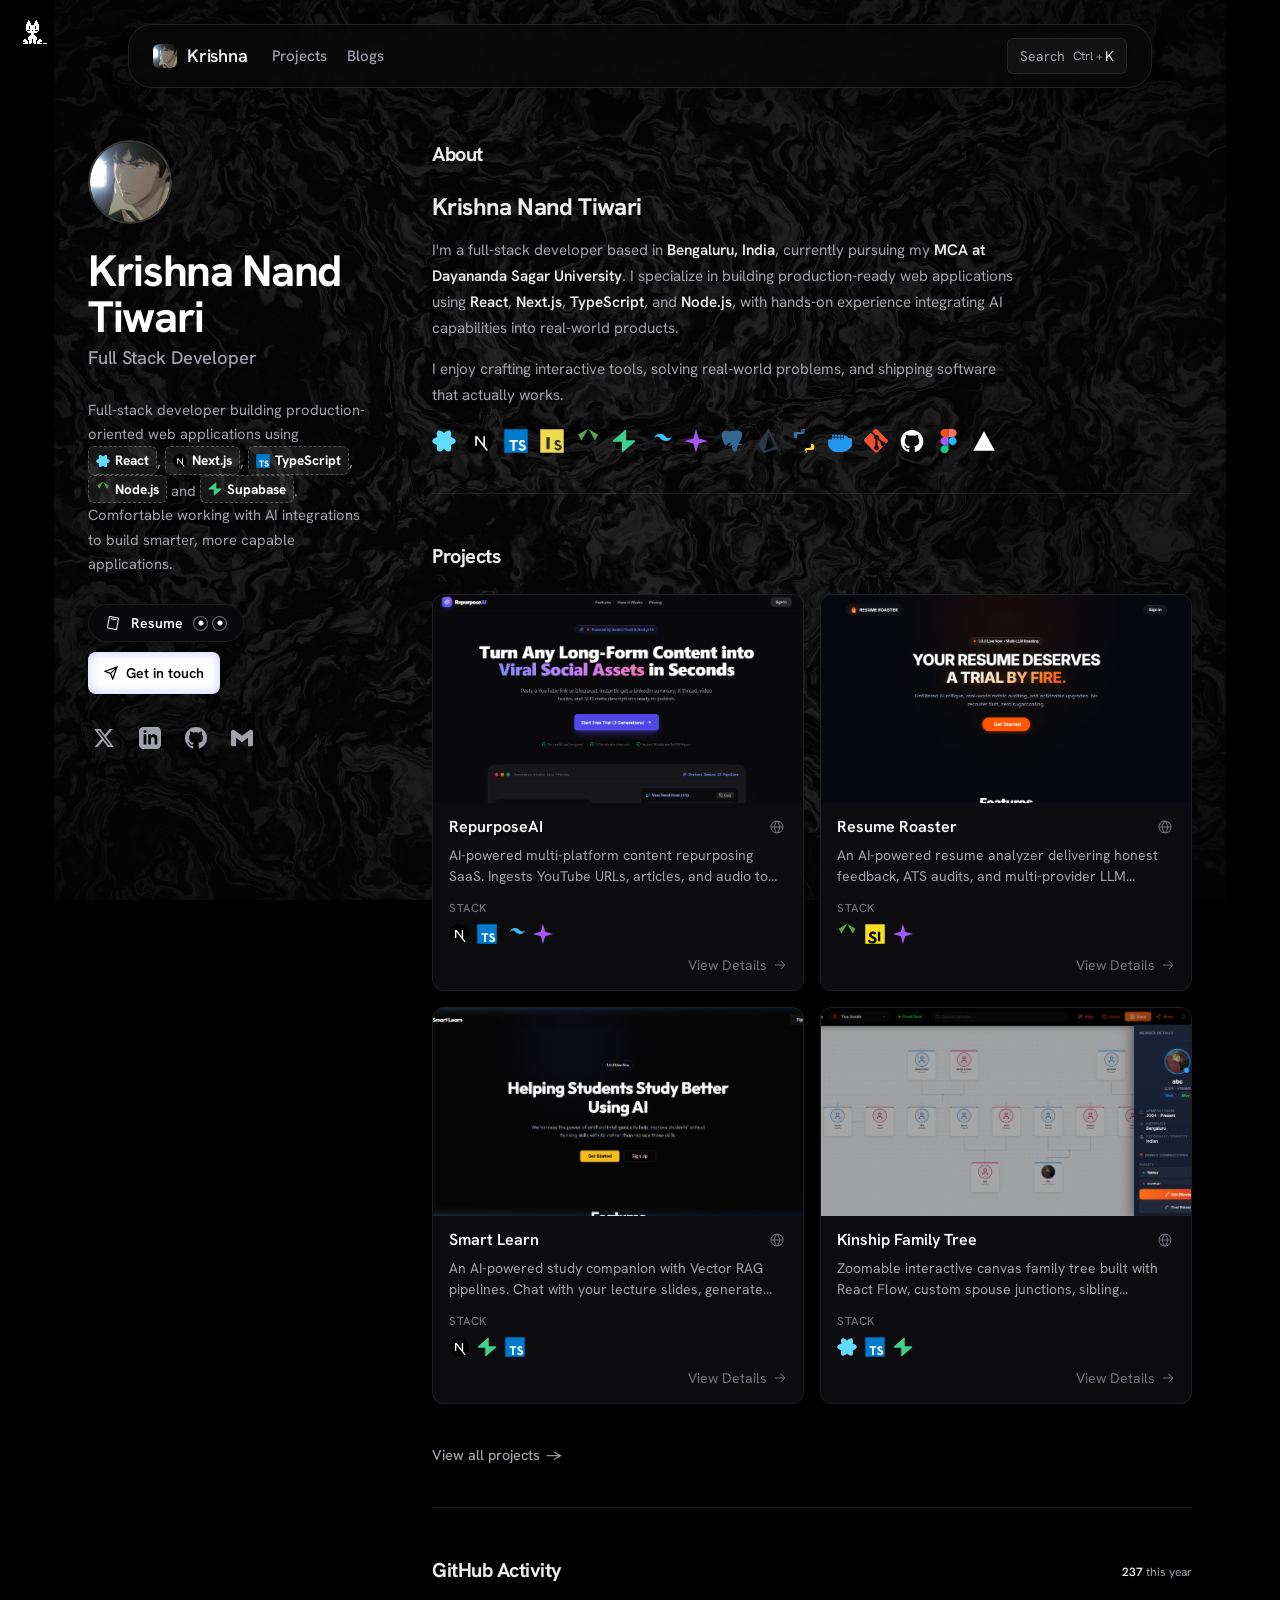
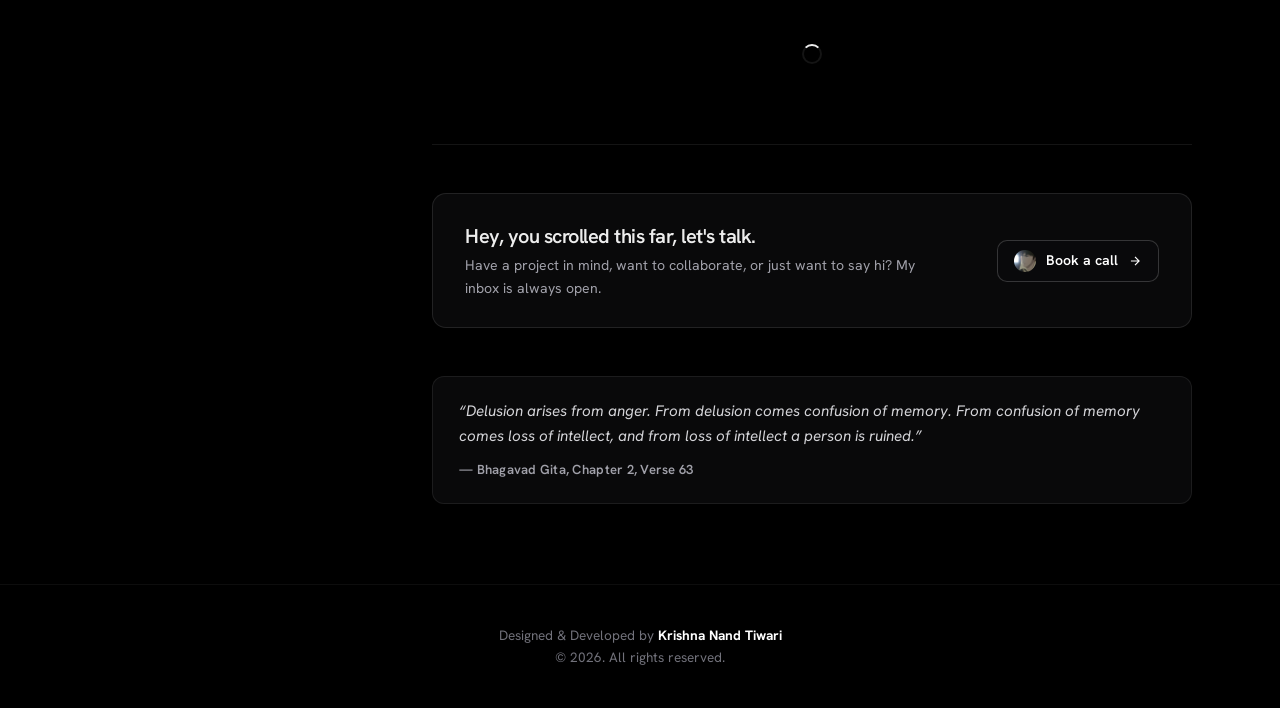
==== commit 9a05d2bb: "Fix resume button path and add resume PDF to repo" ====
--- a/index.html
+++ b/index.html
@@ -92,7 +92,7 @@
                     </p>
 
                     <div class="sidebar-buttons">
-                        <a href="C:/Users/Acer/OneDrive/Documents/Resume/Krishnanand_Tiwari_Resume.pdf" target="_blank" rel="noopener noreferrer" class="btn-resume magnetic-btn" aria-label="View Resume">
+                        <a href="Krishnanand_Tiwari_Resume.pdf" target="_blank" rel="noopener noreferrer" class="btn-resume magnetic-btn" aria-label="View Resume">
                             <svg xmlns="http://www.w3.org/2000/svg" width="16" height="16" fill="currentColor" viewBox="0 0 256 256"><path d="M210.78,39.25l-130.25-23A16,16,0,0,0,62,29.23l-29.75,169a16,16,0,0,0,13,18.53l130.25,23h0a16,16,0,0,0,18.54-13l29.75-169A16,16,0,0,0,210.78,39.25ZM178.26,224h0L48,201,77.75,32,208,55ZM89.34,58.42a8,8,0,0,1,9.27-6.48l83,14.65a8,8,0,0,1-1.39,15.88,8.36,8.36,0,0,1-1.4-.12l-83-14.66A8,8,0,0,1,89.34,58.42Z"></path></svg>
                             <span>Resume</span>
                             <div class="btn-resume-eyes">
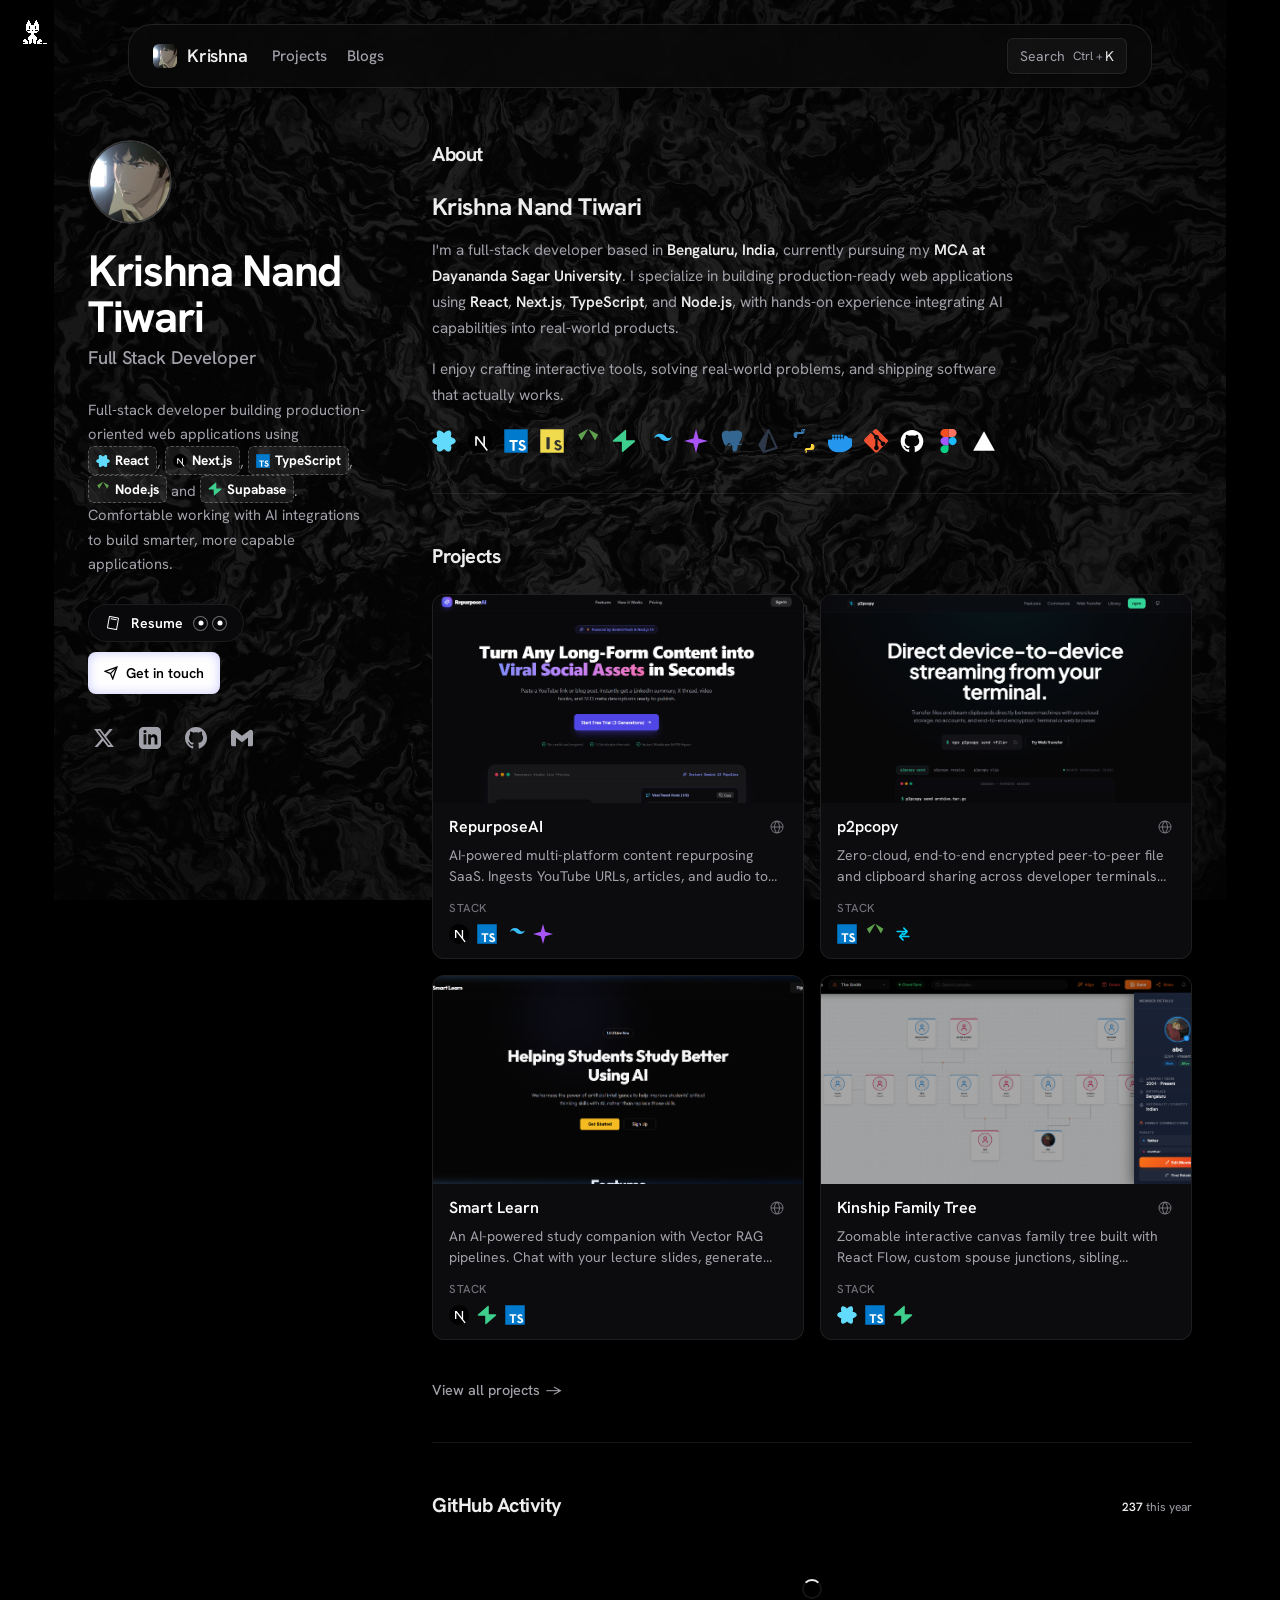
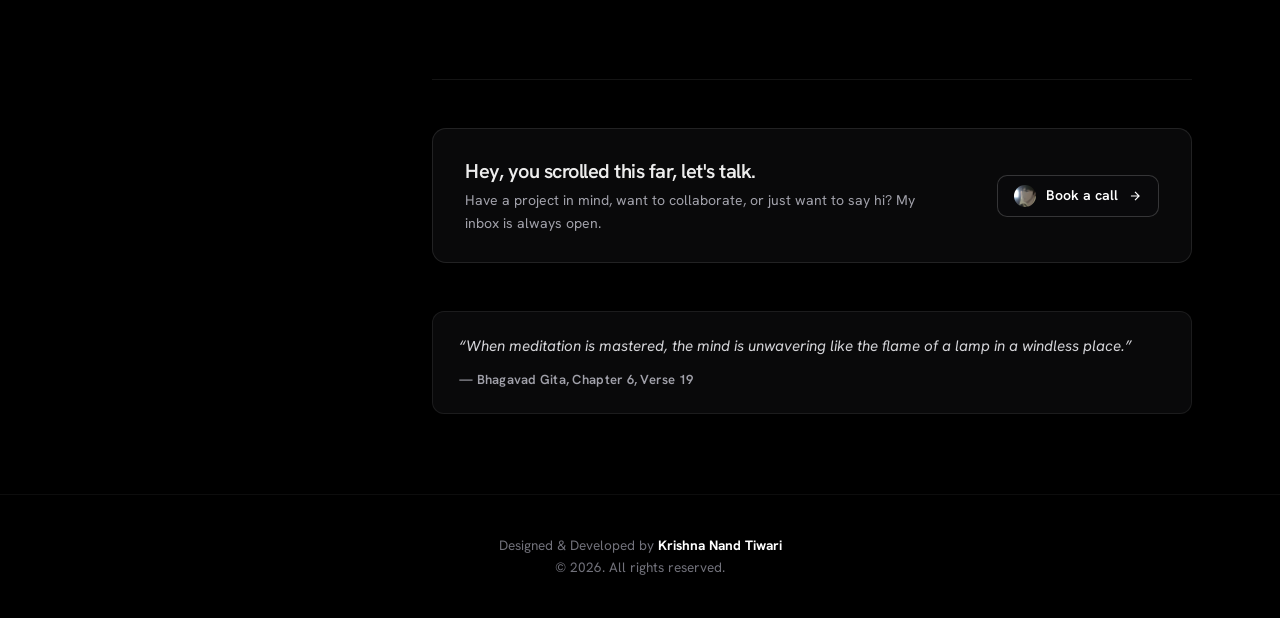
==== commit 14f1d8b8: "feat: add CleanFiles & p2pcopy blogs, update project cards" ====
--- a/index.html
+++ b/index.html
@@ -17,7 +17,7 @@
     <link href="https://api.fontshare.com/v2/css?f[]=clash-display@600,700&display=swap" rel="stylesheet">
     <link href="https://fonts.googleapis.com/css2?family=Hanken+Grotesk:wght@300;400;500;600;700;800;900&family=Space+Grotesk:wght@600;700;800&display=swap" rel="stylesheet">
 
-    <link rel="stylesheet" href="styles.css">
+    <link rel="stylesheet" href="styles.css?v=17">
 
     <link rel="preload" href="oneko.gif" as="image">
 
@@ -230,50 +230,38 @@
                                         </div>
                                     </div>
                                 </div>
-                                <div class="card-footer">
-                                    <a href="repurpose-ai.html" class="card-view-details">
-                                        <span>View Details</span>
-                                        <svg xmlns="http://www.w3.org/2000/svg" width="14" height="14" fill="currentColor" viewBox="0 0 256 256"><path d="M221.66,133.66l-72,72a8,8,0,0,1-11.32-11.32L196.69,136H40a8,8,0,0,1,0-16H196.69L138.34,61.66a8,8,0,0,1,11.32-11.32l72,72A8,8,0,0,1,221.66,133.66Z"></path></svg>
-                                    </a>
-                                </div>
                             </div>
                         </div>
 
                         <div class="tilt-wrapper">
                             <div class="portfolio-card">
-                                <a href="resume-roaster.html" class="card-cover">
-                                    <img src="images/resume_roaster_preview.png" alt="Resume Roaster" class="card-preview-image" loading="lazy">
+                                <a href="p2pcopy.html" class="card-cover">
+                                    <img src="images/p2pcopy_preview.png" alt="p2pcopy" class="card-preview-image" loading="lazy">
                                 </a>
                                 <div class="card-body">
                                     <div class="card-title-row">
-                                        <a href="resume-roaster.html" class="card-title-link">Resume Roaster</a>
-                                        <a href="https://resume-roaster-ro.vercel.app/" target="_blank" rel="noopener noreferrer" class="card-external-icon" aria-label="Open Resume Roaster">
+                                        <a href="p2pcopy.html" class="card-title-link">p2pcopy</a>
+                                        <a href="https://p2pcopy.vercel.app" target="_blank" rel="noopener noreferrer" class="card-external-icon" aria-label="Open p2pcopy">
                                             <svg xmlns="http://www.w3.org/2000/svg" width="16" height="16" fill="currentColor" viewBox="0 0 256 256"><path d="M128,24h0A104,104,0,1,0,232,128,104.12,104.12,0,0,0,128,24Zm87.62,96H175.79C174,83.49,159.94,57.67,148.41,42.4A88.19,88.19,0,0,1,215.63,120ZM96.23,136h63.54c-2.31,41.61-22.23,67.11-31.77,77C118.45,203.1,98.54,177.6,96.23,136Zm0-16C98.54,78.39,118.46,52.89,128,43c9.55,9.93,29.46,35.43,31.77,77Zm11.36-77.6C96.06,57.67,82,83.49,80.21,120H40.37A88.19,88.19,0,0,1,107.59,42.4ZM40.37,136H80.21c1.82,36.51,15.85,62.33,27.38,77.6A88.19,88.19,0,0,1,40.37,136Zm108,77.6c11.53-15.27,25.56-41.09,27.38-77.6h39.84A88.19,88.19,0,0,1,148.41,213.6Z"></path></svg>
                                         </a>
                                     </div>
                                     <p class="card-desc">
-                                        An AI-powered resume analyzer delivering honest feedback, ATS audits, and multi-provider LLM fallbacks between Google Gemini and OpenAI.
+                                        Zero-cloud, end-to-end encrypted peer-to-peer file and clipboard sharing across developer terminals and web browsers via WebRTC DataChannels.
                                     </p>
                                     <div class="card-stack-section">
                                         <div class="card-stack-label">STACK</div>
                                         <div class="card-stack-icons">
+                                            <span class="stack-icon-btn" title="TypeScript">
+                                                <svg viewBox="0 0 128 128"><path fill="#007acc" d="M1.5 63.91v62.5h125v-125H1.5z"></path><path fill="#fff" d="M102.23 58.91a15.56 15.56 0 017.82 4.5 20.58 20.58 0 013 4c0 .16-5.4 3.81-8.69 5.85-.12.08-.6-.44-1.13-1.23a7.09 7.09 0 00-5.87-3.53c-3.79-.26-6.23 1.73-6.21 5a4.58 4.58 0 00.54 2.34c.83 1.73 2.38 2.76 7.24 4.86 8.95 3.85 12.78 6.39 15.16 10 2.66 4 3.25 10.46 1.45 15.24-2 5.2-6.9 8.73-13.83 9.9a38.32 38.32 0 01-9.52-.1 23 23 0 01-12.72-6.63c-1.15-1.27-3.39-4.58-3.25-4.82a9.34 9.34 0 011.15-.73L82 101l3.59-2.08.75 1.11a16.78 16.78 0 004.74 4.54c4 2.1 9.46 1.81 12.16-.62a5.43 5.43 0 00.69-6.92c-1-1.39-3-2.56-8.59-5-6.45-2.78-9.23-4.5-11.77-7.24a16.48 16.48 0 01-3.43-6.25 25 25 0 01-.22-8c1.33-6.23 6-10.58 12.82-11.87a31.66 31.66 0 019.49.26zm-29.34 5.24v5.12H56.66v46.23H45.15V69.26H28.88v-5a49.19 49.19 0 01.12-5.17C29.08 59 39 59 51 59h21.83z"></path></svg>
+                                            </span>
                                             <span class="stack-icon-btn" title="Node.js">
                                                 <svg viewBox="0 0 128 128"><path fill="#5fa04e" d="M63.999 0a5.617 5.617 0 0 0-2.789.744L11.445 29.646 28.852 61.58 64.592.053A8.177 8.177 0 0 0 64.003 0Zm2.316.605v.002l35.194 60.577 16.545-30.449a5.483 5.483 0 0 0-1.028-.817L91.38 15.024 66.7.754h-.007c-.12-.061-.252-.099-.378-.15Z"></path></svg>
                                             </span>
-                                            <span class="stack-icon-btn" title="JavaScript">
-                                                <svg viewBox="0 0 128 128"><path fill="#f7df1e" d="M1.5 63.91v62.5h125v-125H1.5z"></path><path fill="#000" d="M29.5 101.4c3.4 5.5 8.1 9.5 16.4 9.5 7 0 11.5-3.5 11.5-8.4 0-5.8-4.7-7.9-12.7-11.4-11.4-4.9-19-10-19-22 0-12.2 9.5-21.4 24.3-21.4 10.5 0 18.2 4.2 23.3 12.8l-12.5 8c-2.7-4.8-5.8-6.8-10.8-6.8-4.8 0-7.8 3.1-7.8 6.9 0 4.8 3.2 6.8 10.8 10.1 13.5 5.8 21.1 11.3 21.1 23.5 0 14.2-11.2 22.3-26.6 22.3-15.1 0-24.8-7.3-29.6-17l12.4-8.1zM82.2 110.9v-62h15.4v62H82.2z"></path></svg>
-                                            </span>
-                                            <span class="stack-icon-btn" title="Gemini AI">
-                                                <svg viewBox="0 0 24 24" fill="#a855f7"><path d="M12 0L14.6 9.4L24 12L14.6 14.6L12 24L9.4 14.6L0 12L9.4 9.4L12 0Z"></path></svg>
+                                            <span class="stack-icon-btn" title="WebRTC">
+                                                <svg viewBox="0 0 24 24" fill="none" stroke="#00d2ff" stroke-width="2" stroke-linecap="round" stroke-linejoin="round"><path d="M5 9h11M13 5l4 4-4 4"></path><path d="M19 15H8M12 11l-4 4 4 4"></path></svg>
                                             </span>
                                         </div>
                                     </div>
-                                </div>
-                                <div class="card-footer">
-                                    <a href="resume-roaster.html" class="card-view-details">
-                                        <span>View Details</span>
-                                        <svg xmlns="http://www.w3.org/2000/svg" width="14" height="14" fill="currentColor" viewBox="0 0 256 256"><path d="M221.66,133.66l-72,72a8,8,0,0,1-11.32-11.32L196.69,136H40a8,8,0,0,1,0-16H196.69L138.34,61.66a8,8,0,0,1,11.32-11.32l72,72A8,8,0,0,1,221.66,133.66Z"></path></svg>
-                                    </a>
                                 </div>
                             </div>
                         </div>
@@ -308,12 +296,6 @@
                                         </div>
                                     </div>
                                 </div>
-                                <div class="card-footer">
-                                    <a href="smart-learn.html" class="card-view-details">
-                                        <span>View Details</span>
-                                        <svg xmlns="http://www.w3.org/2000/svg" width="14" height="14" fill="currentColor" viewBox="0 0 256 256"><path d="M221.66,133.66l-72,72a8,8,0,0,1-11.32-11.32L196.69,136H40a8,8,0,0,1,0-16H196.69L138.34,61.66a8,8,0,0,1,11.32-11.32l72,72A8,8,0,0,1,221.66,133.66Z"></path></svg>
-                                    </a>
-                                </div>
                             </div>
                         </div>
 
@@ -346,12 +328,6 @@
                                             </span>
                                         </div>
                                     </div>
-                                </div>
-                                <div class="card-footer">
-                                    <a href="kinship.html" class="card-view-details">
-                                        <span>View Details</span>
-                                        <svg xmlns="http://www.w3.org/2000/svg" width="14" height="14" fill="currentColor" viewBox="0 0 256 256"><path d="M221.66,133.66l-72,72a8,8,0,0,1-11.32-11.32L196.69,136H40a8,8,0,0,1,0-16H196.69L138.34,61.66a8,8,0,0,1,11.32-11.32l72,72A8,8,0,0,1,221.66,133.66Z"></path></svg>
-                                    </a>
                                 </div>
                             </div>
                         </div>
@@ -434,6 +410,6 @@
     </footer>
 
     <script src="oneko.js" defer></script>
-    <script src="script.js" defer></script>
+    <script src="script.js?v=16" defer></script>
 </body>
 </html>
--- a/styles.css
+++ b/styles.css
@@ -19,7 +19,7 @@
     --primary: #ffffff;
     --primary-foreground: #000000;
     
-    --font-heading: 'Clash Display', 'Hanken Grotesk', -apple-system, sans-serif;
+    --font-heading: 'Hanken Grotesk', -apple-system, BlinkMacSystemFont, "Segoe UI", Roboto, sans-serif;
     --font-sans: 'Hanken Grotesk', -apple-system, BlinkMacSystemFont, "Segoe UI", Roboto, sans-serif;
 }
 
@@ -379,7 +379,7 @@
 }
 
 .sidebar-title {
-    font-family: var(--font-heading);
+    font-family: 'Clash Display', var(--font-sans);
     font-size: 2.75rem;
     line-height: 1.05;
     font-weight: 700;
@@ -800,6 +800,19 @@
 .tilt-wrapper {
     perspective: 1000px;
     transform-style: preserve-3d;
+    will-change: transform;
+    transition: transform 300ms ease-out;
+    display: flex;
+    flex-direction: column;
+    height: 100%;
+}
+
+.tilt-wrapper .portfolio-card,
+.tilt-wrapper .blog-card {
+    display: flex;
+    flex-direction: column;
+    height: 100%;
+    flex: 1;
 }
 
 .portfolio-card {
@@ -812,39 +825,56 @@
     height: 100%;
     box-shadow: none;
     transition: border-color 0.2s ease;
-    transform-style: preserve-3d;
-    will-change: transform;
+    cursor: default;
 }
 
 .portfolio-card:hover {
     border-color: rgba(255, 255, 255, 0.22);
 }
 
-a.portfolio-card.project-live-card {
-    display: flex;
-    flex-direction: column;
-    text-decoration: none;
+.portfolio-card:hover .card-title-link,
+.card-title-link,
+.card-title-link:hover {
+    color: #ffffff;
+    text-decoration: none !important;
+}
+
+.card-live-demo-link {
+    display: inline-flex;
+    align-items: center;
+    gap: 6px;
+    font-family: var(--font-sans);
+    font-size: 0.875rem;
+    color: var(--secondary) !important;
+    text-decoration: none !important;
+    transition: color 0.15s ease;
+    cursor: pointer !important;
+    position: relative;
+    z-index: 10;
+}
+
+.card-live-demo-link span {
     color: inherit;
-    cursor: pointer;
-}
-
-a.portfolio-card.project-live-card * {
-    cursor: pointer;
-}
-
-a.portfolio-card.project-live-card:hover .card-title-link {
-    text-decoration: underline;
-    text-underline-offset: 4px;
-}
-
-a.portfolio-card.project-live-card:hover .card-external-icon {
-    color: #ffffff;
-}
-
-a.portfolio-card.project-live-card:hover .card-live-demo-btn {
-    color: #ffffff;
-    text-decoration: underline;
-    text-underline-offset: 4px;
+    text-decoration: inherit;
+}
+
+.card-live-demo-link svg {
+    width: 14px;
+    height: 14px;
+    color: inherit;
+    transition: transform 0.2s ease;
+}
+
+/* Underline only when hovering directly on the Live Demo link/text itself */
+.card-live-demo-link:hover {
+    color: #ffffff !important;
+    text-decoration: underline !important;
+    text-underline-offset: 4px !important;
+}
+
+.card-live-demo-link:hover svg {
+    color: #ffffff !important;
+    transform: translate(2px, -2px);
 }
 
 .card-cover {
@@ -868,11 +898,15 @@
 }
 
 .card-body {
-    padding: 14px 16px 10px;
+    padding: 14px 16px 14px;
     display: flex;
     flex-direction: column;
     gap: 8px;
     flex: 1;
+}
+
+.portfolio-card:has(.card-footer) .card-body {
+    padding-bottom: 8px;
 }
 
 .card-title-row {
@@ -888,13 +922,13 @@
     font-weight: 600;
     line-height: 1.25;
     color: #ffffff;
+    text-decoration: none !important;
     transition: color 0.15s ease;
 }
 
 .card-title-link:hover {
     color: #ffffff;
-    text-decoration: underline;
-    text-underline-offset: 4px;
+    text-decoration: none !important;
 }
 
 .card-external-icon {
@@ -1814,11 +1848,11 @@
 }
 
 .article-title {
-    font-family: var(--font-heading);
-    font-size: 2.4rem;
+    font-family: var(--font-sans) !important;
+    font-size: clamp(2rem, 4vw, 2.5rem);
     font-weight: 700;
-    line-height: 1.15;
-    letter-spacing: -0.02em;
+    line-height: 1.25;
+    letter-spacing: -0.025em;
     color: #ffffff;
 }
 
@@ -1828,13 +1862,32 @@
     line-height: 1.7;
 }
 
+.article-body h1,
+.article-body h2,
+.article-body h3,
+.article-body h4 {
+    font-family: var(--font-sans) !important;
+    color: #ffffff;
+}
+
 .article-body h2 {
-    font-family: var(--font-heading);
-    font-size: 1.45rem;
+    font-family: var(--font-sans) !important;
+    font-size: 1.35rem;
     font-weight: 700;
-    color: #ffffff;
-    margin-top: 16px;
-    margin-bottom: -8px;
+    letter-spacing: -0.02em;
+    color: #ffffff;
+    margin-top: 24px;
+    margin-bottom: -6px;
+}
+
+.article-body h3 {
+    font-family: var(--font-sans) !important;
+    font-size: 1.15rem;
+    font-weight: 600;
+    letter-spacing: -0.015em;
+    color: #ffffff;
+    margin-top: 18px;
+    margin-bottom: -6px;
 }
 
 .article-body ul {
@@ -2148,17 +2201,86 @@
     gap: 6px;
     color: var(--muted-foreground);
     font-size: 0.875rem;
-    text-decoration: none;
-    transition: color 0.15s ease;
+    text-decoration: none !important;
+    transition: color 0.15s ease, transform 0.2s ease;
+    cursor: pointer;
+    padding: 6px 10px;
+    margin: -6px -10px;
+    border-radius: 6px;
+    position: relative;
+    z-index: 25;
 }
 
 .blog-card:hover .blog-card-readmore {
-    color: #ffffff;
-    text-decoration: underline;
-    text-underline-offset: 4px;
+    color: var(--foreground);
+}
+
+.blog-card-readmore:hover {
+    color: #ffffff !important;
+    text-decoration: underline !important;
+    text-underline-offset: 4px !important;
 }
 
 .blog-card-readmore svg {
     width: 14px;
     height: 14px;
-}
+    transition: transform 0.2s ease;
+}
+
+.blog-card-readmore:hover svg {
+    transform: translateX(3px);
+}
+
+/* ==========================================================================
+   MERMAID DIAGRAM HIGH-CONTRAST DARK THEME STYLING
+   ========================================================================== */
+.article-image-wrapper .mermaid {
+    width: 100%;
+    display: flex;
+    justify-content: center;
+    align-items: center;
+    padding: 1rem 0.5rem;
+    overflow-x: auto;
+}
+
+.mermaid svg {
+    max-width: 100% !important;
+    height: auto !important;
+    font-family: var(--font-sans) !important;
+}
+
+.mermaid text {
+    font-family: var(--font-sans) !important;
+    fill: #f4f4f5 !important;
+    font-size: 13px !important;
+}
+
+.mermaid .node rect,
+.mermaid .node circle,
+.mermaid .node polygon,
+.mermaid .node path {
+    fill: #141418 !important;
+    stroke: #38bdf8 !important;
+    stroke-width: 1.5px !important;
+}
+
+.mermaid .cluster rect {
+    fill: #0c0c0f !important;
+    stroke: rgba(255, 255, 255, 0.18) !important;
+    stroke-width: 1px !important;
+}
+
+.mermaid .cluster text {
+    fill: #38bdf8 !important;
+    font-weight: 600 !important;
+    font-size: 14px !important;
+}
+
+.mermaid .edgePath path {
+    stroke: #60a5fa !important;
+    stroke-width: 1.75px !important;
+}
+
+.mermaid .arrowheadPath {
+    fill: #60a5fa !important;
+}
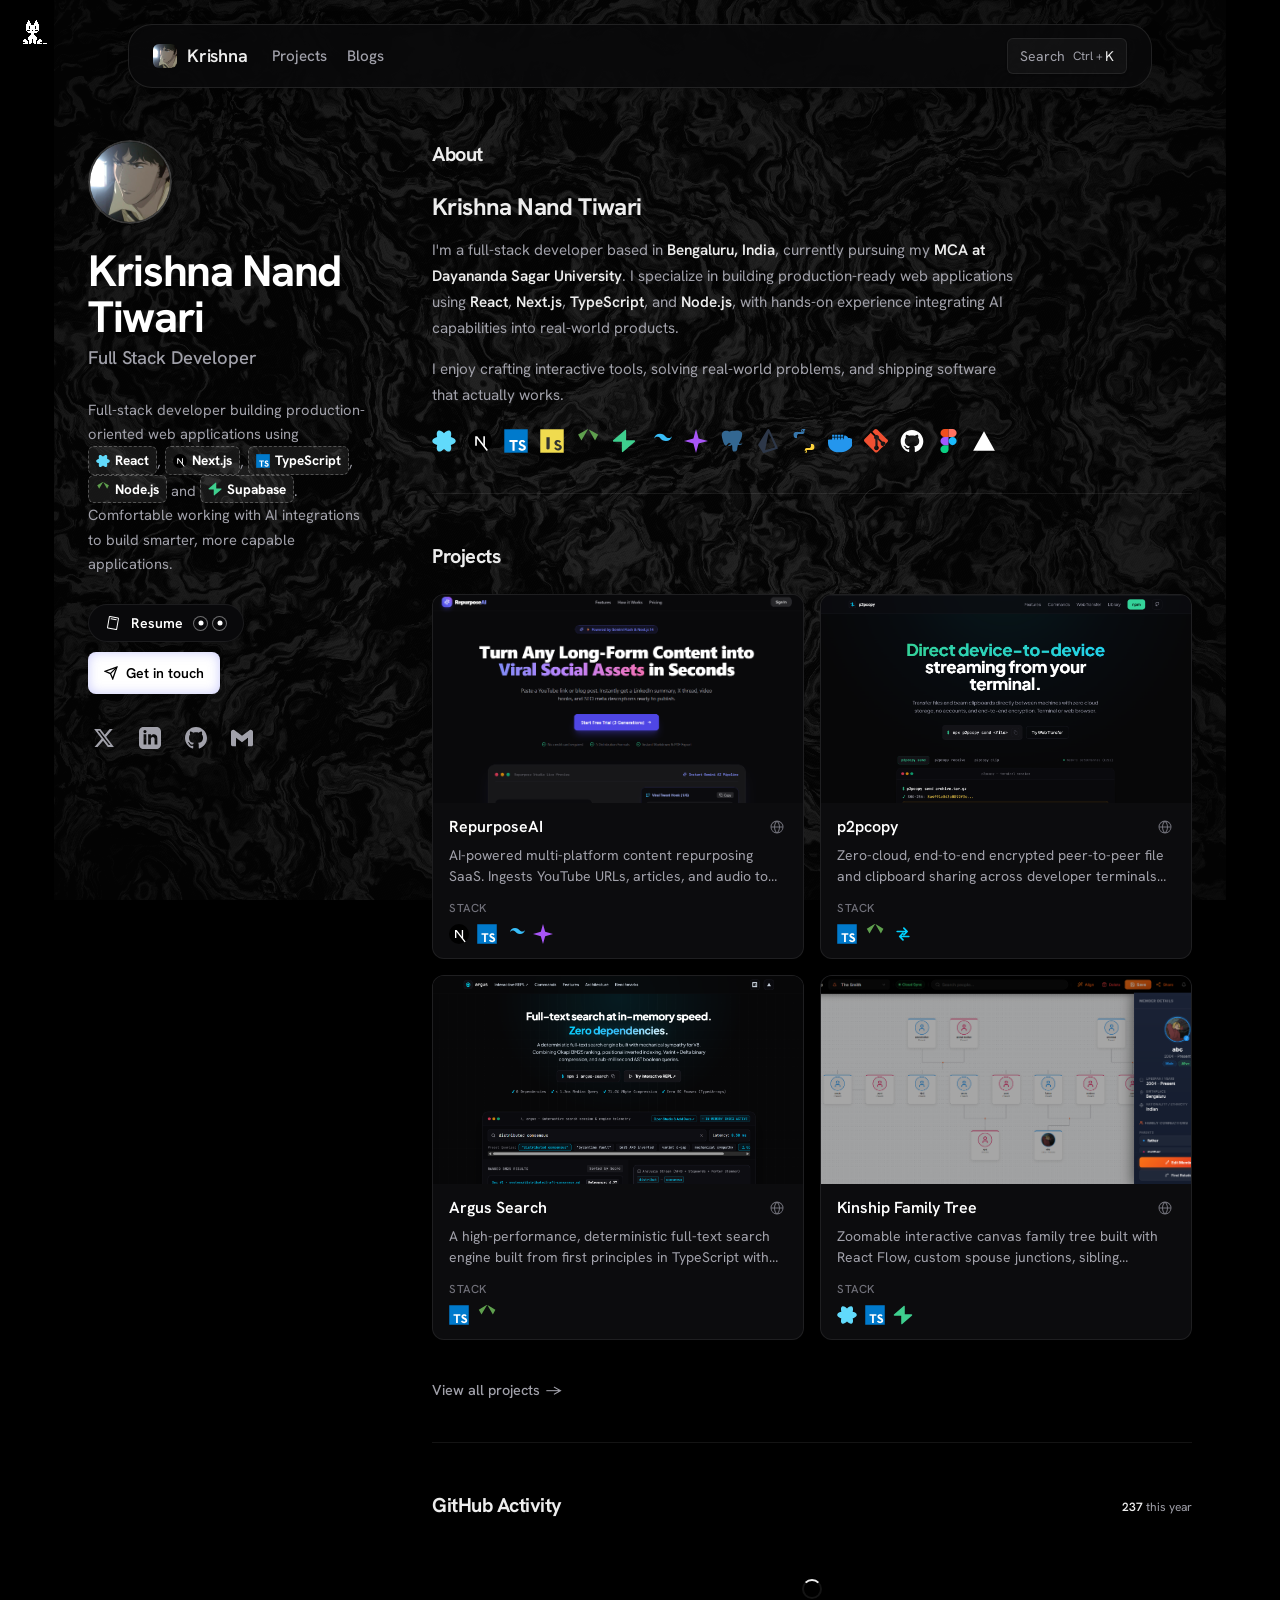
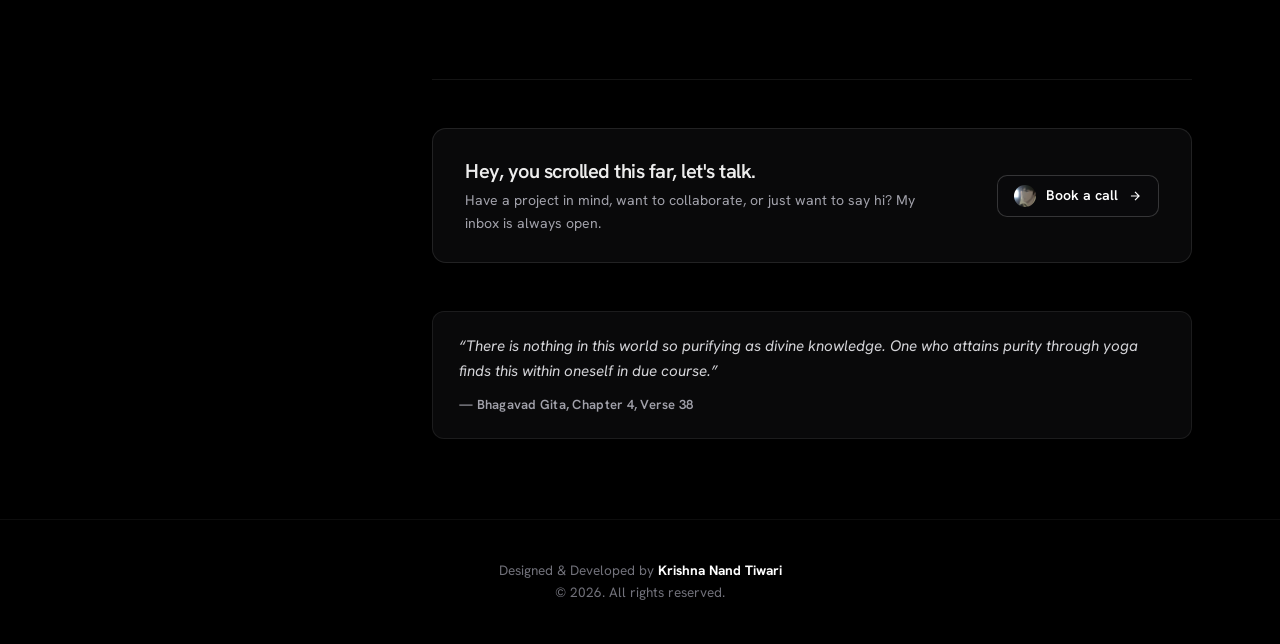
==== commit 0a337fdb: "feat: replace Smart Learn with Argus project and blog deep dive" ====
--- a/index.html
+++ b/index.html
@@ -268,30 +268,27 @@
 
                         <div class="tilt-wrapper">
                             <div class="portfolio-card">
-                                <a href="smart-learn.html" class="card-cover">
-                                    <img src="images/smart_learn_preview.png" alt="Smart Learn" class="card-preview-image" loading="lazy">
+                                <a href="argus.html" class="card-cover">
+                                    <img src="images/argus_preview.png" alt="Argus Search Engine" class="card-preview-image" loading="lazy">
                                 </a>
                                 <div class="card-body">
                                     <div class="card-title-row">
-                                        <a href="smart-learn.html" class="card-title-link">Smart Learn</a>
-                                        <a href="https://smart-learn-web.vercel.app" target="_blank" rel="noopener noreferrer" class="card-external-icon" aria-label="Open Smart Learn">
+                                        <a href="argus.html" class="card-title-link">Argus Search</a>
+                                        <a href="https://argus-search.vercel.app" target="_blank" rel="noopener noreferrer" class="card-external-icon" aria-label="Open Argus">
                                             <svg xmlns="http://www.w3.org/2000/svg" width="16" height="16" fill="currentColor" viewBox="0 0 256 256"><path d="M128,24h0A104,104,0,1,0,232,128,104.12,104.12,0,0,0,128,24Zm87.62,96H175.79C174,83.49,159.94,57.67,148.41,42.4A88.19,88.19,0,0,1,215.63,120ZM96.23,136h63.54c-2.31,41.61-22.23,67.11-31.77,77C118.45,203.1,98.54,177.6,96.23,136Zm0-16C98.54,78.39,118.46,52.89,128,43c9.55,9.93,29.46,35.43,31.77,77Zm11.36-77.6C96.06,57.67,82,83.49,80.21,120H40.37A88.19,88.19,0,0,1,107.59,42.4ZM40.37,136H80.21c1.82,36.51,15.85,62.33,27.38,77.6A88.19,88.19,0,0,1,40.37,136Zm108,77.6c11.53-15.27,25.56-41.09,27.38-77.6h39.84A88.19,88.19,0,0,1,148.41,213.6Z"></path></svg>
                                         </a>
                                     </div>
                                     <p class="card-desc">
-                                        An AI-powered study companion with Vector RAG pipelines. Chat with your lecture slides, generate flashcards, and test retention with quizzes.
+                                        A high-performance, deterministic full-text search engine built from first principles in TypeScript with mechanical sympathy for JavaScript runtimes.
                                     </p>
                                     <div class="card-stack-section">
                                         <div class="card-stack-label">STACK</div>
                                         <div class="card-stack-icons">
-                                            <span class="stack-icon-btn" title="Next.js">
-                                                <svg viewBox="0 0 128 128"><circle cx="64" cy="64" r="64" fill="#000"></circle><path fill="#fff" d="M106.317 112.014 49.167 38.4H38.4v51.179h8.614v-40.24l52.54 67.884a64.216 64.216 0 0 0 6.763-5.209z"></path><path fill="#fff" d="M81.778 38.4h8.533v51.2h-8.533z"></path></svg>
-                                            </span>
-                                            <span class="stack-icon-btn" title="Supabase">
-                                                <svg viewBox="0 0 100 100"><path fill="#3ECF8E" d="M53.4 4.8c1.6-2.5 5.5-1.3 5.5 1.7v40.3h33.8c3.2 0 4.9 3.8 2.7 6.1L46.6 95.2c-1.6 2.5-5.5 1.3-5.5-1.7V53.2H7.3c-3.2 0-4.9-3.8-2.7-6.1L53.4 4.8z"/></svg>
-                                            </span>
                                             <span class="stack-icon-btn" title="TypeScript">
                                                 <svg viewBox="0 0 128 128"><path fill="#007acc" d="M1.5 63.91v62.5h125v-125H1.5z"></path><path fill="#fff" d="M102.23 58.91a15.56 15.56 0 017.82 4.5 20.58 20.58 0 013 4c0 .16-5.4 3.81-8.69 5.85-.12.08-.6-.44-1.13-1.23a7.09 7.09 0 00-5.87-3.53c-3.79-.26-6.23 1.73-6.21 5a4.58 4.58 0 00.54 2.34c.83 1.73 2.38 2.76 7.24 4.86 8.95 3.85 12.78 6.39 15.16 10 2.66 4 3.25 10.46 1.45 15.24-2 5.2-6.9 8.73-13.83 9.9a38.32 38.32 0 01-9.52-.1 23 23 0 01-12.72-6.63c-1.15-1.27-3.39-4.58-3.25-4.82a9.34 9.34 0 011.15-.73L82 101l3.59-2.08.75 1.11a16.78 16.78 0 004.74 4.54c4 2.1 9.46 1.81 12.16-.62a5.43 5.43 0 00.69-6.92c-1-1.39-3-2.56-8.59-5-6.45-2.78-9.23-4.5-11.77-7.24a16.48 16.48 0 01-3.43-6.25 25 25 0 01-.22-8c1.33-6.23 6-10.58 12.82-11.87a31.66 31.66 0 019.49.26zm-29.34 5.24v5.12H56.66v46.23H45.15V69.26H28.88v-5a49.19 49.19 0 01.12-5.17C29.08 59 39 59 51 59h21.83z"></path></svg>
+                                            </span>
+                                            <span class="stack-icon-btn" title="Node.js">
+                                                <svg viewBox="0 0 128 128"><path fill="#5fa04e" d="M63.999 0a5.617 5.617 0 0 0-2.789.744L11.445 29.646 28.852 61.58 64.592.053A8.177 8.177 0 0 0 64.003 0Zm2.316.605v.002l35.194 60.577 16.545-30.449a5.483 5.483 0 0 0-1.028-.817L91.38 15.024 66.7.754h-.007c-.12-.061-.252-.099-.378-.15Z"></path></svg>
                                             </span>
                                         </div>
                                     </div>
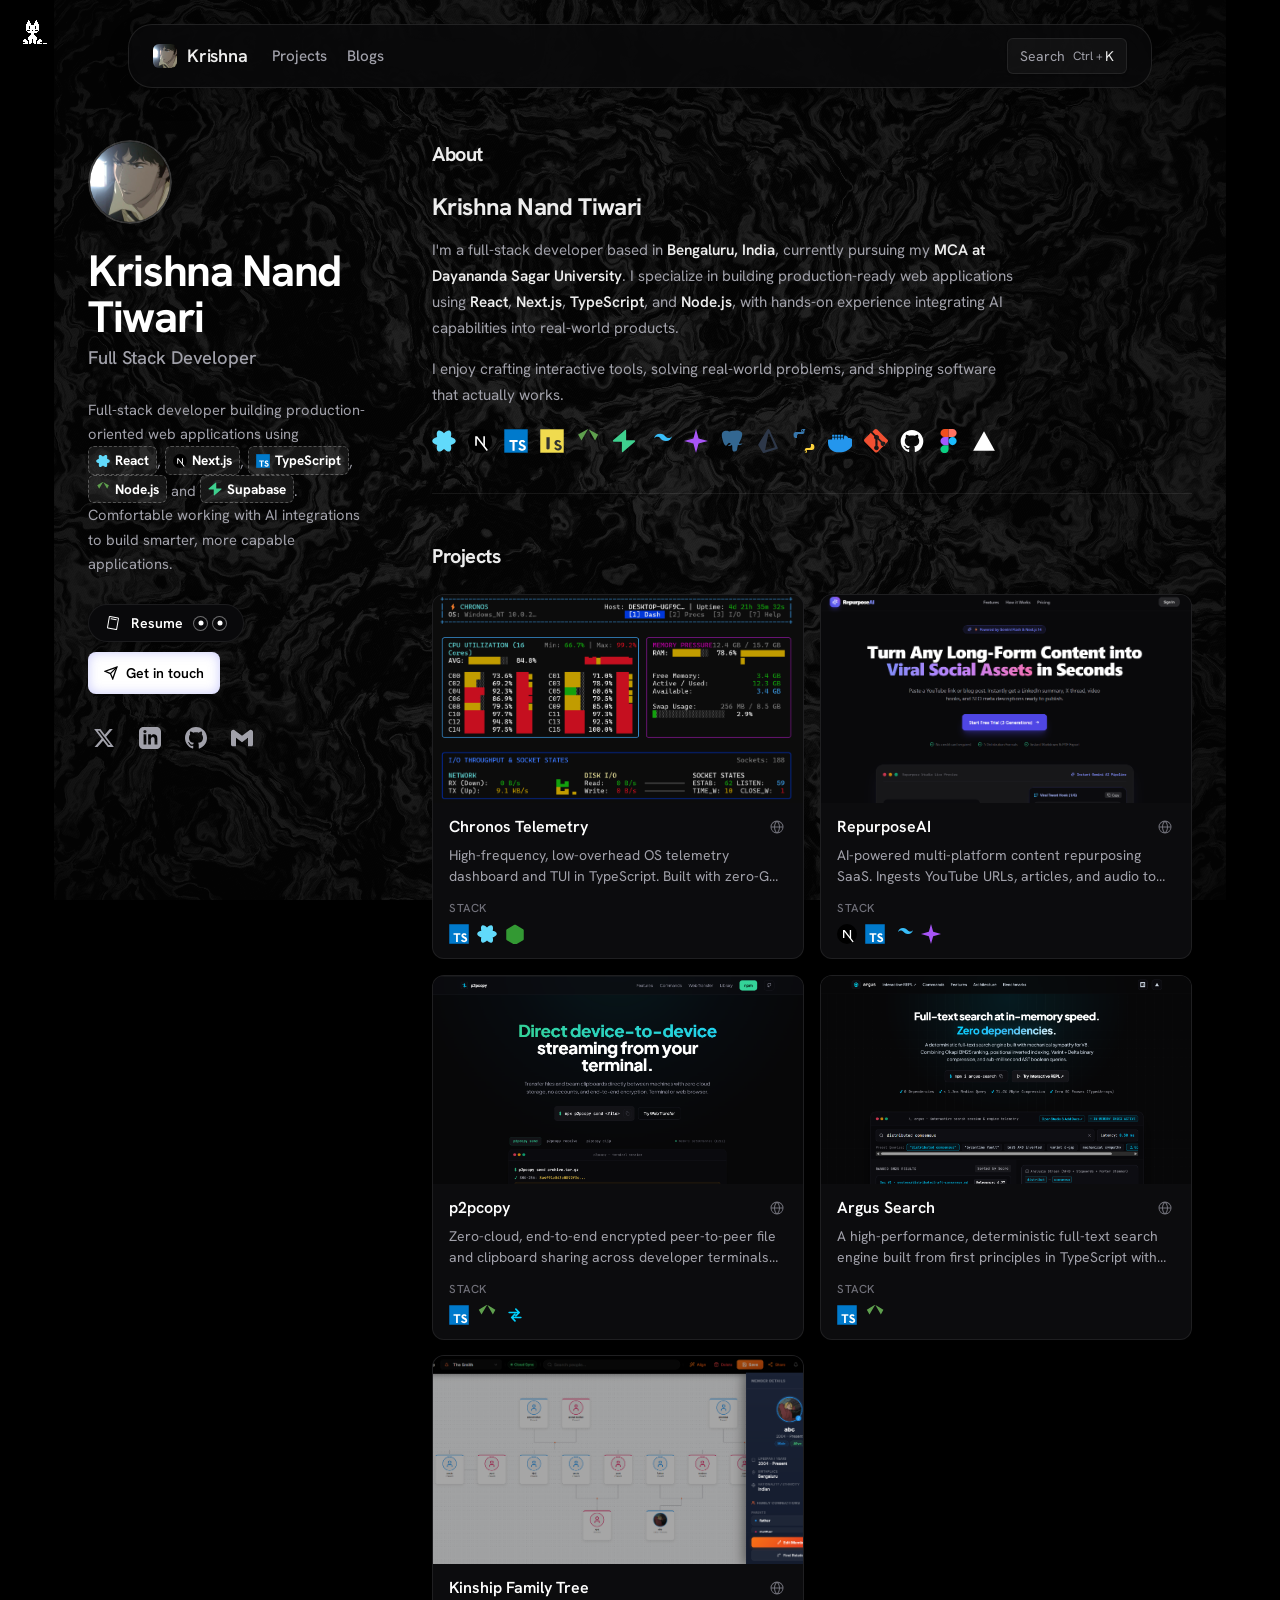
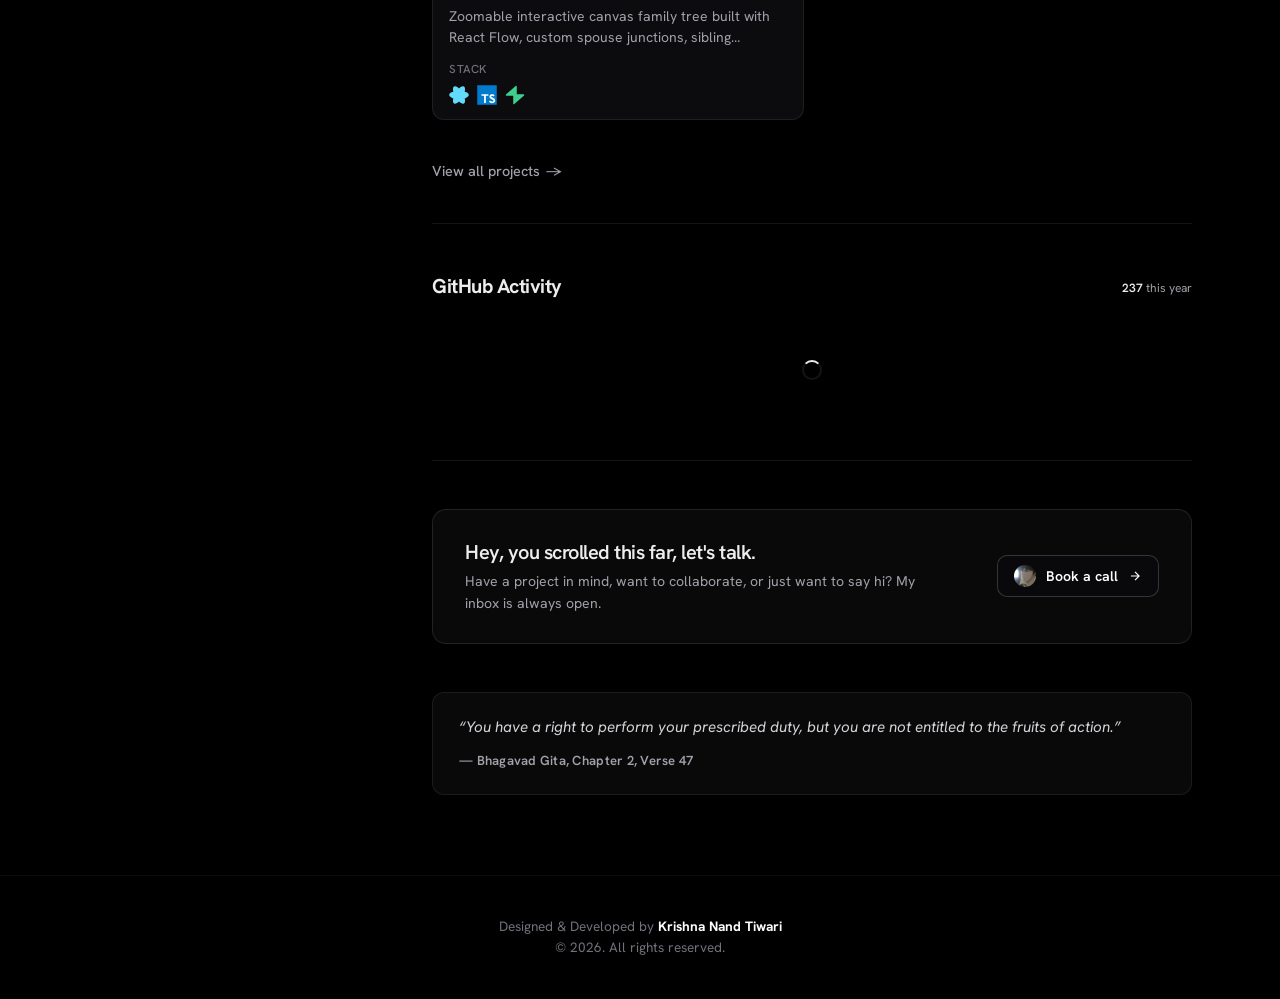
==== commit 5cc66812: "feat: add Chronos telemetry project deep dive to blog and portfolio" ====
--- a/index.html
+++ b/index.html
@@ -199,6 +199,39 @@
 
                         <div class="tilt-wrapper">
                             <div class="portfolio-card">
+                                <a href="chronos.html" class="card-cover">
+                                    <img src="images/chronos_dashboard.png" alt="Chronos Telemetry" class="card-preview-image" loading="lazy">
+                                </a>
+                                <div class="card-body">
+                                    <div class="card-title-row">
+                                        <a href="chronos.html" class="card-title-link">Chronos Telemetry</a>
+                                        <a href="https://github.com/Krishnanand-10/Chronos" target="_blank" rel="noopener noreferrer" class="card-external-icon" aria-label="Open Chronos">
+                                            <svg xmlns="http://www.w3.org/2000/svg" width="16" height="16" fill="currentColor" viewBox="0 0 256 256"><path d="M128,24h0A104,104,0,1,0,232,128,104.12,104.12,0,0,0,128,24Zm87.62,96H175.79C174,83.49,159.94,57.67,148.41,42.4A88.19,88.19,0,0,1,215.63,120ZM96.23,136h63.54c-2.31,41.61-22.23,67.11-31.77,77C118.45,203.1,98.54,177.6,96.23,136Zm0-16C98.54,78.39,118.46,52.89,128,43c9.55,9.93,29.46,35.43,31.77,77Zm11.36-77.6C96.06,57.67,82,83.49,80.21,120H40.37A88.19,88.19,0,0,1,107.59,42.4ZM40.37,136H80.21c1.82,36.51,15.85,62.33,27.38,77.6A88.19,88.19,0,0,1,40.37,136Zm108,77.6c11.53-15.27,25.56-41.09,27.38-77.6h39.84A88.19,88.19,0,0,1,148.41,213.6Z"></path></svg>
+                                        </a>
+                                    </div>
+                                    <p class="card-desc">
+                                        High-frequency, low-overhead OS telemetry dashboard and TUI in TypeScript. Built with zero-GC typed ring buffers, a multi-tier sampling engine, and Ink (React in terminal).
+                                    </p>
+                                    <div class="card-stack-section">
+                                        <div class="card-stack-label">STACK</div>
+                                        <div class="card-stack-icons">
+                                            <span class="stack-icon-btn" title="TypeScript">
+                                                <svg viewBox="0 0 128 128"><path fill="#007acc" d="M1.5 63.91v62.5h125v-125H1.5z"></path><path fill="#fff" d="M102.23 58.91a15.56 15.56 0 017.82 4.5 20.58 20.58 0 013 4c0 .16-5.4 3.81-8.69 5.85-.12.08-.6-.44-1.13-1.23a7.09 7.09 0 00-5.87-3.53c-3.79-.26-6.23 1.73-6.21 5a4.58 4.58 0 00.54 2.34c.83 1.73 2.38 2.76 7.24 4.86 8.95 3.85 12.78 6.39 15.16 10 2.66 4 3.25 10.46 1.45 15.24-2 5.2-6.9 8.73-13.83 9.9a38.32 38.32 0 01-9.52-.1 23 23 0 01-12.72-6.63c-1.15-1.27-3.39-4.58-3.25-4.82a9.34 9.34 0 011.15-.73L82 101l3.59-2.08.75 1.11a16.78 16.78 0 004.74 4.54c4 2.1 9.46 1.81 12.16-.62a5.43 5.43 0 00.69-6.92c-1-1.39-3-2.56-8.59-5-6.45-2.78-9.23-4.5-11.77-7.24a16.48 16.48 0 01-3.43-6.25 25 25 0 01-.22-8c1.33-6.23 6-10.58 12.82-11.87a31.66 31.66 0 019.49.26zm-29.34 5.24v5.12H56.66v46.23H45.15V69.26H28.88v-5a49.19 49.19 0 01.12-5.17C29.08 59 39 59 51 59h21.83z"></path></svg>
+                                            </span>
+                                            <span class="stack-icon-btn" title="React / Ink">
+                                                <svg viewBox="0 0 128 128"><g fill="#61DAFB"><circle cx="64" cy="64" r="11.4"></circle><path d="M107.3 45.2c-2.2-.8-4.5-1.6-6.9-2.3.6-2.4 1.1-4.8 1.5-7.1 2.1-13.2-.2-22.5-6.6-26.1-1.9-1.1-4-1.6-6.4-1.6-7 0-15.9 5.2-24.9 13.9-9-8.7-17.9-13.9-24.9-13.9-2.4 0-4.5.5-6.4 1.6-6.4 3.7-8.7 13-6.6 26.1.4 2.3.9 4.7 1.5 7.1-2.4.7-4.7 1.4-6.9 2.3C8.2 50 1.4 56.6 1.4 64s6.9 14 19.3 18.8c2.2.8 4.5 1.6 6.9 2.3-.6 2.4-1.1 4.8-1.5 7.1-2.1 13.2.2 22.5 6.6 26.1 1.9 1.1 4 1.6 6.4 1.6 7.1 0 16-5.2 24.9-13.9 9 8.7 17.9 13.9 24.9 13.9 2.4 0 4.5-.5 6.4-1.6 6.4-3.7 8.7-13 6.6-26.1-.4-2.3-.9-4.7-1.5-7.1 2.4-.7 4.7-1.4 6.9-2.3 12.5-4.8 19.3-11.4 19.3-18.8s-6.8-14-19.3-18.8z"/></g></svg>
+                                            </span>
+                                            <span class="stack-icon-btn" title="Node.js">
+                                                <svg viewBox="0 0 256 256"><path fill="#339933" d="M128 8.84a15.75 15.75 0 0 0-7.87 2.11L24 66.42A15.73 15.73 0 0 0 16 80.05v114.73a15.73 15.73 0 0 0 8 13.63l96.13 55.5a15.76 15.76 0 0 0 15.74 0l96.13-55.5a15.73 15.73 0 0 0 8-13.63V80.05a15.73 15.73 0 0 0-8-13.63L135.87 10.95A15.75 15.75 0 0 0 128 8.84z"></path></svg>
+                                            </span>
+                                        </div>
+                                    </div>
+                                </div>
+                            </div>
+                        </div>
+
+                        <div class="tilt-wrapper">
+                            <div class="portfolio-card">
                                 <a href="repurpose-ai.html" class="card-cover">
                                     <img src="images/repurpose_ai_preview.png" alt="RepurposeAI" class="card-preview-image" loading="lazy">
                                 </a>
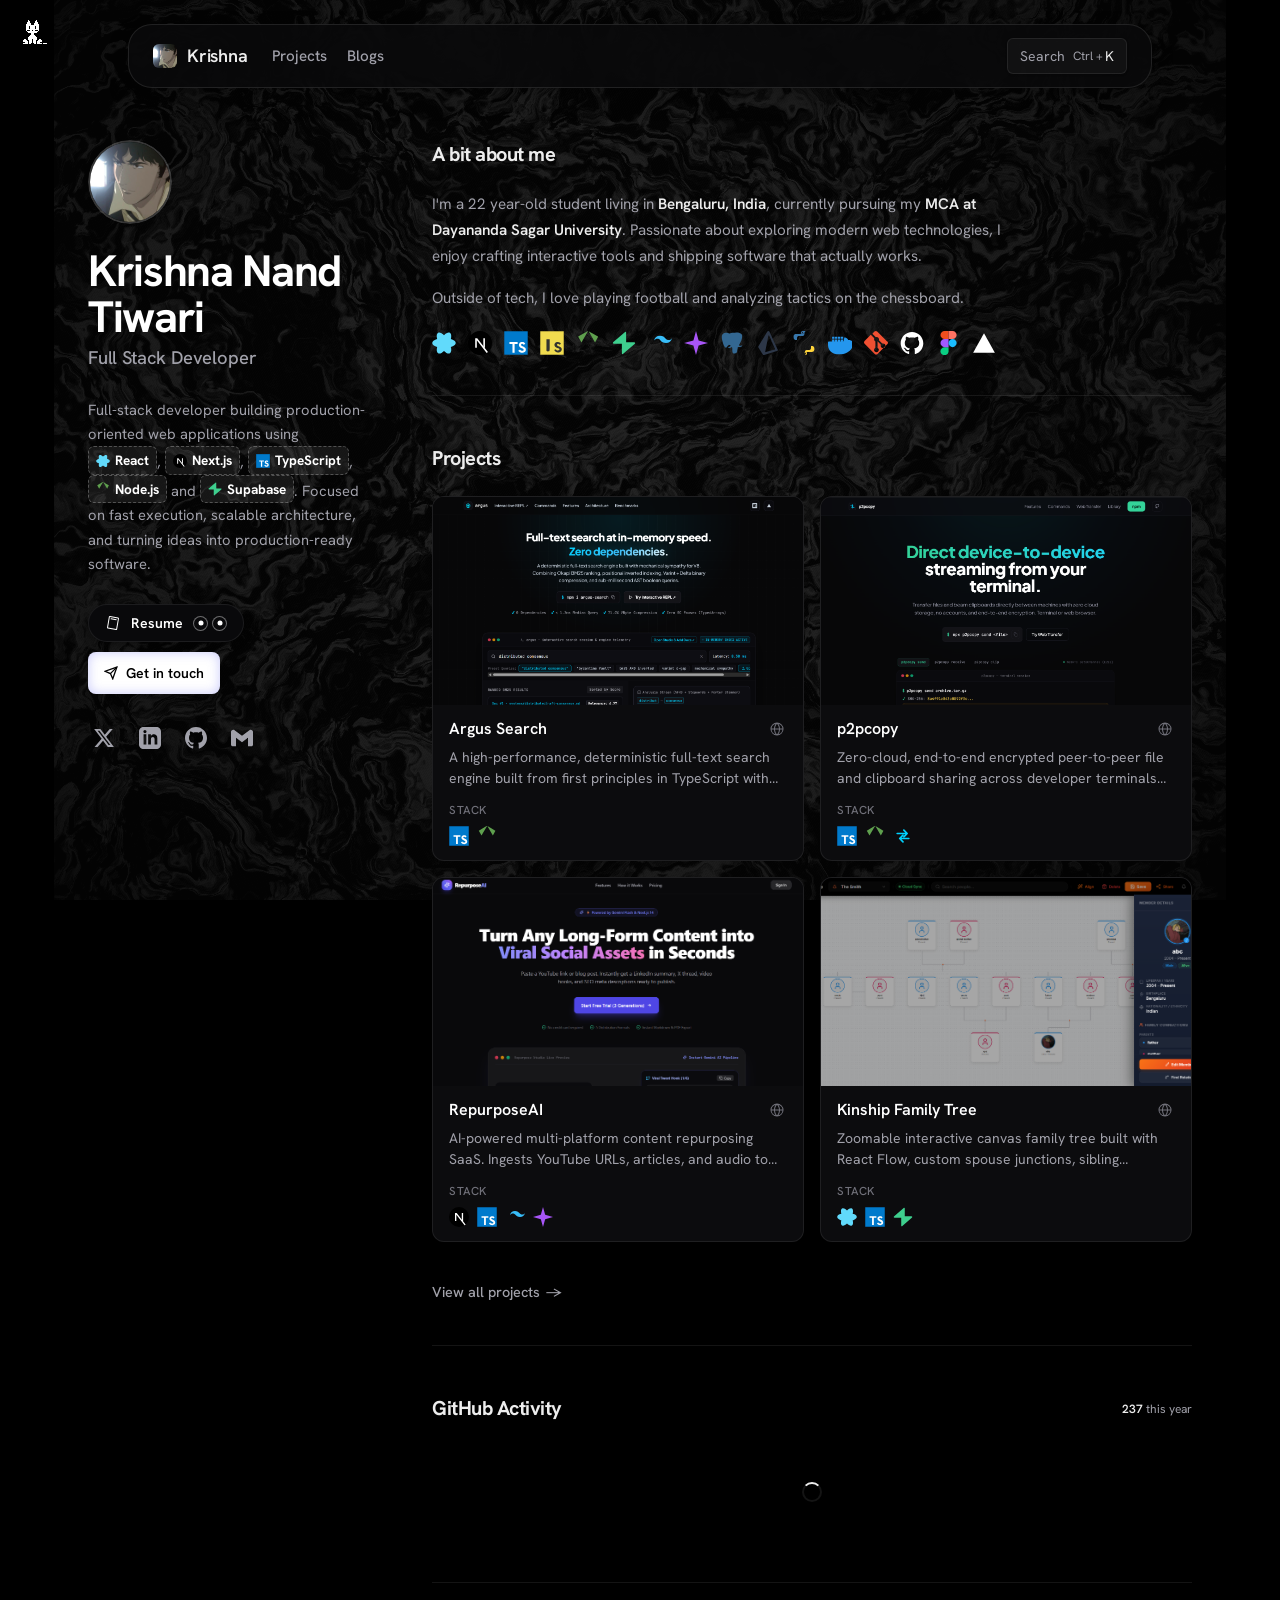
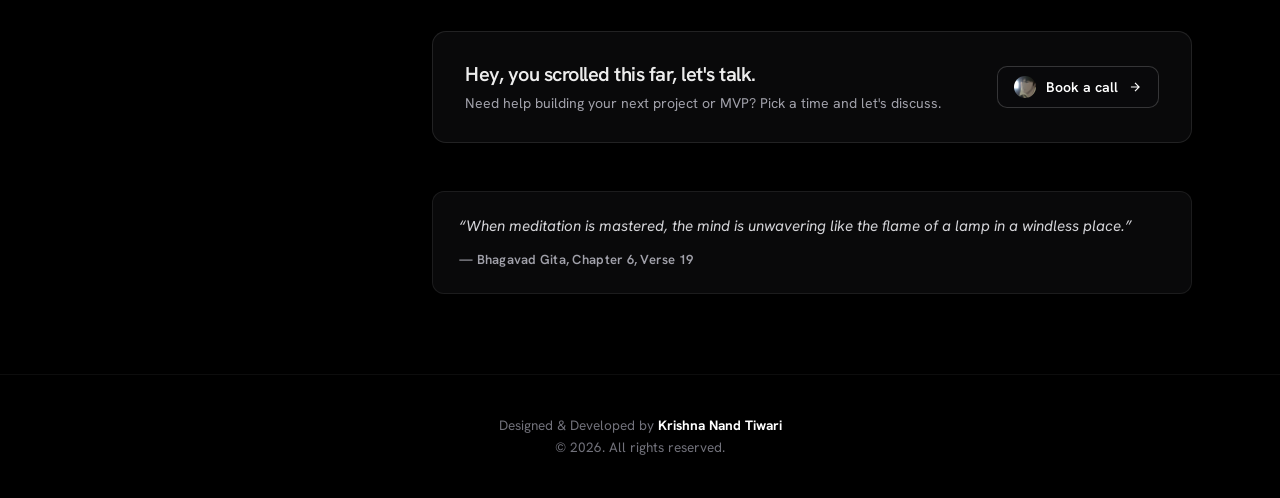
==== commit 71fe7b30: "feat: integrate Cal.com booking modal and update portfolio" ====
--- a/index.html
+++ b/index.html
@@ -88,7 +88,7 @@
                         <a href="https://supabase.com/" target="_blank" rel="noopener noreferrer" class="skill-badge">
                             <svg viewBox="0 0 100 100"><path fill="#3ECF8E" d="M53.4 4.8c1.6-2.5 5.5-1.3 5.5 1.7v40.3h33.8c3.2 0 4.9 3.8 2.7 6.1L46.6 95.2c-1.6 2.5-5.5 1.3-5.5-1.7V53.2H7.3c-3.2 0-4.9-3.8-2.7-6.1L53.4 4.8z"/></svg>
                             <span>Supabase</span>
-                        </a>. Comfortable working with AI integrations to build smarter, more capable applications.
+                        </a>. Focused on fast execution, scalable architecture, and turning ideas into production-ready software.
                     </p>
 
                     <div class="sidebar-buttons">
@@ -128,14 +128,13 @@
             <main class="feed-content">
 
                 <section id="about" class="feed-section">
-                    <h2 class="section-title">About</h2>
+                    <h2 class="section-title">A bit about me</h2>
                     <div class="about-details-wrap">
-                        <h3 class="about-author-name">Krishna Nand Tiwari</h3>
                         <p class="about-text">
-                            I'm a full-stack developer based in <b>Bengaluru, India</b>, currently pursuing my <b>MCA at Dayananda Sagar University</b>. I specialize in building production-ready web applications using <b>React</b>, <b>Next.js</b>, <b>TypeScript</b>, and <b>Node.js</b>, with hands-on experience integrating AI capabilities into real-world products.
+                            I'm a 22 year-old student living in <b>Bengaluru, India</b>, currently pursuing my <b>MCA at Dayananda Sagar University</b>. Passionate about exploring modern web technologies, I enjoy crafting interactive tools and shipping software that actually works.
                         </p>
                         <p class="about-text">
-                            I enjoy crafting interactive tools, solving real-world problems, and shipping software that actually works.
+                            Outside of tech, I love playing football and analyzing tactics on the chessboard.
                         </p>
                             <div class="about-tech-stack-wrap">
                                 <div class="about-tech-icons">
@@ -199,18 +198,18 @@
 
                         <div class="tilt-wrapper">
                             <div class="portfolio-card">
-                                <a href="chronos.html" class="card-cover">
-                                    <img src="images/chronos_dashboard.png" alt="Chronos Telemetry" class="card-preview-image" loading="lazy">
+                                <a href="argus.html" class="card-cover">
+                                    <img src="images/argus_preview.png" alt="Argus Search Engine" class="card-preview-image" loading="lazy">
                                 </a>
                                 <div class="card-body">
                                     <div class="card-title-row">
-                                        <a href="chronos.html" class="card-title-link">Chronos Telemetry</a>
-                                        <a href="https://github.com/Krishnanand-10/Chronos" target="_blank" rel="noopener noreferrer" class="card-external-icon" aria-label="Open Chronos">
+                                        <a href="argus.html" class="card-title-link">Argus Search</a>
+                                        <a href="https://argus-search.vercel.app" target="_blank" rel="noopener noreferrer" class="card-external-icon" aria-label="Open Argus">
                                             <svg xmlns="http://www.w3.org/2000/svg" width="16" height="16" fill="currentColor" viewBox="0 0 256 256"><path d="M128,24h0A104,104,0,1,0,232,128,104.12,104.12,0,0,0,128,24Zm87.62,96H175.79C174,83.49,159.94,57.67,148.41,42.4A88.19,88.19,0,0,1,215.63,120ZM96.23,136h63.54c-2.31,41.61-22.23,67.11-31.77,77C118.45,203.1,98.54,177.6,96.23,136Zm0-16C98.54,78.39,118.46,52.89,128,43c9.55,9.93,29.46,35.43,31.77,77Zm11.36-77.6C96.06,57.67,82,83.49,80.21,120H40.37A88.19,88.19,0,0,1,107.59,42.4ZM40.37,136H80.21c1.82,36.51,15.85,62.33,27.38,77.6A88.19,88.19,0,0,1,40.37,136Zm108,77.6c11.53-15.27,25.56-41.09,27.38-77.6h39.84A88.19,88.19,0,0,1,148.41,213.6Z"></path></svg>
                                         </a>
                                     </div>
                                     <p class="card-desc">
-                                        High-frequency, low-overhead OS telemetry dashboard and TUI in TypeScript. Built with zero-GC typed ring buffers, a multi-tier sampling engine, and Ink (React in terminal).
+                                        A high-performance, deterministic full-text search engine built from first principles in TypeScript with mechanical sympathy for JavaScript runtimes.
                                     </p>
                                     <div class="card-stack-section">
                                         <div class="card-stack-label">STACK</div>
@@ -218,11 +217,41 @@
                                             <span class="stack-icon-btn" title="TypeScript">
                                                 <svg viewBox="0 0 128 128"><path fill="#007acc" d="M1.5 63.91v62.5h125v-125H1.5z"></path><path fill="#fff" d="M102.23 58.91a15.56 15.56 0 017.82 4.5 20.58 20.58 0 013 4c0 .16-5.4 3.81-8.69 5.85-.12.08-.6-.44-1.13-1.23a7.09 7.09 0 00-5.87-3.53c-3.79-.26-6.23 1.73-6.21 5a4.58 4.58 0 00.54 2.34c.83 1.73 2.38 2.76 7.24 4.86 8.95 3.85 12.78 6.39 15.16 10 2.66 4 3.25 10.46 1.45 15.24-2 5.2-6.9 8.73-13.83 9.9a38.32 38.32 0 01-9.52-.1 23 23 0 01-12.72-6.63c-1.15-1.27-3.39-4.58-3.25-4.82a9.34 9.34 0 011.15-.73L82 101l3.59-2.08.75 1.11a16.78 16.78 0 004.74 4.54c4 2.1 9.46 1.81 12.16-.62a5.43 5.43 0 00.69-6.92c-1-1.39-3-2.56-8.59-5-6.45-2.78-9.23-4.5-11.77-7.24a16.48 16.48 0 01-3.43-6.25 25 25 0 01-.22-8c1.33-6.23 6-10.58 12.82-11.87a31.66 31.66 0 019.49.26zm-29.34 5.24v5.12H56.66v46.23H45.15V69.26H28.88v-5a49.19 49.19 0 01.12-5.17C29.08 59 39 59 51 59h21.83z"></path></svg>
                                             </span>
-                                            <span class="stack-icon-btn" title="React / Ink">
-                                                <svg viewBox="0 0 128 128"><g fill="#61DAFB"><circle cx="64" cy="64" r="11.4"></circle><path d="M107.3 45.2c-2.2-.8-4.5-1.6-6.9-2.3.6-2.4 1.1-4.8 1.5-7.1 2.1-13.2-.2-22.5-6.6-26.1-1.9-1.1-4-1.6-6.4-1.6-7 0-15.9 5.2-24.9 13.9-9-8.7-17.9-13.9-24.9-13.9-2.4 0-4.5.5-6.4 1.6-6.4 3.7-8.7 13-6.6 26.1.4 2.3.9 4.7 1.5 7.1-2.4.7-4.7 1.4-6.9 2.3C8.2 50 1.4 56.6 1.4 64s6.9 14 19.3 18.8c2.2.8 4.5 1.6 6.9 2.3-.6 2.4-1.1 4.8-1.5 7.1-2.1 13.2.2 22.5 6.6 26.1 1.9 1.1 4 1.6 6.4 1.6 7.1 0 16-5.2 24.9-13.9 9 8.7 17.9 13.9 24.9 13.9 2.4 0 4.5-.5 6.4-1.6 6.4-3.7 8.7-13 6.6-26.1-.4-2.3-.9-4.7-1.5-7.1 2.4-.7 4.7-1.4 6.9-2.3 12.5-4.8 19.3-11.4 19.3-18.8s-6.8-14-19.3-18.8z"/></g></svg>
-                                            </span>
                                             <span class="stack-icon-btn" title="Node.js">
-                                                <svg viewBox="0 0 256 256"><path fill="#339933" d="M128 8.84a15.75 15.75 0 0 0-7.87 2.11L24 66.42A15.73 15.73 0 0 0 16 80.05v114.73a15.73 15.73 0 0 0 8 13.63l96.13 55.5a15.76 15.76 0 0 0 15.74 0l96.13-55.5a15.73 15.73 0 0 0 8-13.63V80.05a15.73 15.73 0 0 0-8-13.63L135.87 10.95A15.75 15.75 0 0 0 128 8.84z"></path></svg>
+                                                <svg viewBox="0 0 128 128"><path fill="#5fa04e" d="M63.999 0a5.617 5.617 0 0 0-2.789.744L11.445 29.646 28.852 61.58 64.592.053A8.177 8.177 0 0 0 64.003 0Zm2.316.605v.002l35.194 60.577 16.545-30.449a5.483 5.483 0 0 0-1.028-.817L91.38 15.024 66.7.754h-.007c-.12-.061-.252-.099-.378-.15Z"></path></svg>
+                                            </span>
+                                        </div>
+                                    </div>
+                                </div>
+                            </div>
+                        </div>
+
+                        <div class="tilt-wrapper">
+                            <div class="portfolio-card">
+                                <a href="p2pcopy.html" class="card-cover">
+                                    <img src="images/p2pcopy_preview.png" alt="p2pcopy" class="card-preview-image" loading="lazy">
+                                </a>
+                                <div class="card-body">
+                                    <div class="card-title-row">
+                                        <a href="p2pcopy.html" class="card-title-link">p2pcopy</a>
+                                        <a href="https://p2pcopy.vercel.app" target="_blank" rel="noopener noreferrer" class="card-external-icon" aria-label="Open p2pcopy">
+                                            <svg xmlns="http://www.w3.org/2000/svg" width="16" height="16" fill="currentColor" viewBox="0 0 256 256"><path d="M128,24h0A104,104,0,1,0,232,128,104.12,104.12,0,0,0,128,24Zm87.62,96H175.79C174,83.49,159.94,57.67,148.41,42.4A88.19,88.19,0,0,1,215.63,120ZM96.23,136h63.54c-2.31,41.61-22.23,67.11-31.77,77C118.45,203.1,98.54,177.6,96.23,136Zm0-16C98.54,78.39,118.46,52.89,128,43c9.55,9.93,29.46,35.43,31.77,77Zm11.36-77.6C96.06,57.67,82,83.49,80.21,120H40.37A88.19,88.19,0,0,1,107.59,42.4ZM40.37,136H80.21c1.82,36.51,15.85,62.33,27.38,77.6A88.19,88.19,0,0,1,40.37,136Zm108,77.6c11.53-15.27,25.56-41.09,27.38-77.6h39.84A88.19,88.19,0,0,1,148.41,213.6Z"></path></svg>
+                                        </a>
+                                    </div>
+                                    <p class="card-desc">
+                                        Zero-cloud, end-to-end encrypted peer-to-peer file and clipboard sharing across developer terminals and web browsers via WebRTC DataChannels.
+                                    </p>
+                                    <div class="card-stack-section">
+                                        <div class="card-stack-label">STACK</div>
+                                        <div class="card-stack-icons">
+                                            <span class="stack-icon-btn" title="TypeScript">
+                                                <svg viewBox="0 0 128 128"><path fill="#007acc" d="M1.5 63.91v62.5h125v-125H1.5z"></path><path fill="#fff" d="M102.23 58.91a15.56 15.56 0 017.82 4.5 20.58 20.58 0 013 4c0 .16-5.4 3.81-8.69 5.85-.12.08-.6-.44-1.13-1.23a7.09 7.09 0 00-5.87-3.53c-3.79-.26-6.23 1.73-6.21 5a4.58 4.58 0 00.54 2.34c.83 1.73 2.38 2.76 7.24 4.86 8.95 3.85 12.78 6.39 15.16 10 2.66 4 3.25 10.46 1.45 15.24-2 5.2-6.9 8.73-13.83 9.9a38.32 38.32 0 01-9.52-.1 23 23 0 01-12.72-6.63c-1.15-1.27-3.39-4.58-3.25-4.82a9.34 9.34 0 011.15-.73L82 101l3.59-2.08.75 1.11a16.78 16.78 0 004.74 4.54c4 2.1 9.46 1.81 12.16-.62a5.43 5.43 0 00.69-6.92c-1-1.39-3-2.56-8.59-5-6.45-2.78-9.23-4.5-11.77-7.24a16.48 16.48 0 01-3.43-6.25 25 25 0 01-.22-8c1.33-6.23 6-10.58 12.82-11.87a31.66 31.66 0 019.49.26zm-29.34 5.24v5.12H56.66v46.23H45.15V69.26H28.88v-5a49.19 49.19 0 01.12-5.17C29.08 59 39 59 51 59h21.83z"></path></svg>
+                                            </span>
+                                            <span class="stack-icon-btn" title="Node.js">
+                                                <svg viewBox="0 0 128 128"><path fill="#5fa04e" d="M63.999 0a5.617 5.617 0 0 0-2.789.744L11.445 29.646 28.852 61.58 64.592.053A8.177 8.177 0 0 0 64.003 0Zm2.316.605v.002l35.194 60.577 16.545-30.449a5.483 5.483 0 0 0-1.028-.817L91.38 15.024 66.7.754h-.007c-.12-.061-.252-.099-.378-.15Z"></path></svg>
+                                            </span>
+                                            <span class="stack-icon-btn" title="WebRTC">
+                                                <svg viewBox="0 0 24 24" fill="none" stroke="#00d2ff" stroke-width="2" stroke-linecap="round" stroke-linejoin="round"><path d="M5 9h11M13 5l4 4-4 4"></path><path d="M19 15H8M12 11l-4 4 4 4"></path></svg>
                                             </span>
                                         </div>
                                     </div>
@@ -268,69 +297,6 @@
 
                         <div class="tilt-wrapper">
                             <div class="portfolio-card">
-                                <a href="p2pcopy.html" class="card-cover">
-                                    <img src="images/p2pcopy_preview.png" alt="p2pcopy" class="card-preview-image" loading="lazy">
-                                </a>
-                                <div class="card-body">
-                                    <div class="card-title-row">
-                                        <a href="p2pcopy.html" class="card-title-link">p2pcopy</a>
-                                        <a href="https://p2pcopy.vercel.app" target="_blank" rel="noopener noreferrer" class="card-external-icon" aria-label="Open p2pcopy">
-                                            <svg xmlns="http://www.w3.org/2000/svg" width="16" height="16" fill="currentColor" viewBox="0 0 256 256"><path d="M128,24h0A104,104,0,1,0,232,128,104.12,104.12,0,0,0,128,24Zm87.62,96H175.79C174,83.49,159.94,57.67,148.41,42.4A88.19,88.19,0,0,1,215.63,120ZM96.23,136h63.54c-2.31,41.61-22.23,67.11-31.77,77C118.45,203.1,98.54,177.6,96.23,136Zm0-16C98.54,78.39,118.46,52.89,128,43c9.55,9.93,29.46,35.43,31.77,77Zm11.36-77.6C96.06,57.67,82,83.49,80.21,120H40.37A88.19,88.19,0,0,1,107.59,42.4ZM40.37,136H80.21c1.82,36.51,15.85,62.33,27.38,77.6A88.19,88.19,0,0,1,40.37,136Zm108,77.6c11.53-15.27,25.56-41.09,27.38-77.6h39.84A88.19,88.19,0,0,1,148.41,213.6Z"></path></svg>
-                                        </a>
-                                    </div>
-                                    <p class="card-desc">
-                                        Zero-cloud, end-to-end encrypted peer-to-peer file and clipboard sharing across developer terminals and web browsers via WebRTC DataChannels.
-                                    </p>
-                                    <div class="card-stack-section">
-                                        <div class="card-stack-label">STACK</div>
-                                        <div class="card-stack-icons">
-                                            <span class="stack-icon-btn" title="TypeScript">
-                                                <svg viewBox="0 0 128 128"><path fill="#007acc" d="M1.5 63.91v62.5h125v-125H1.5z"></path><path fill="#fff" d="M102.23 58.91a15.56 15.56 0 017.82 4.5 20.58 20.58 0 013 4c0 .16-5.4 3.81-8.69 5.85-.12.08-.6-.44-1.13-1.23a7.09 7.09 0 00-5.87-3.53c-3.79-.26-6.23 1.73-6.21 5a4.58 4.58 0 00.54 2.34c.83 1.73 2.38 2.76 7.24 4.86 8.95 3.85 12.78 6.39 15.16 10 2.66 4 3.25 10.46 1.45 15.24-2 5.2-6.9 8.73-13.83 9.9a38.32 38.32 0 01-9.52-.1 23 23 0 01-12.72-6.63c-1.15-1.27-3.39-4.58-3.25-4.82a9.34 9.34 0 011.15-.73L82 101l3.59-2.08.75 1.11a16.78 16.78 0 004.74 4.54c4 2.1 9.46 1.81 12.16-.62a5.43 5.43 0 00.69-6.92c-1-1.39-3-2.56-8.59-5-6.45-2.78-9.23-4.5-11.77-7.24a16.48 16.48 0 01-3.43-6.25 25 25 0 01-.22-8c1.33-6.23 6-10.58 12.82-11.87a31.66 31.66 0 019.49.26zm-29.34 5.24v5.12H56.66v46.23H45.15V69.26H28.88v-5a49.19 49.19 0 01.12-5.17C29.08 59 39 59 51 59h21.83z"></path></svg>
-                                            </span>
-                                            <span class="stack-icon-btn" title="Node.js">
-                                                <svg viewBox="0 0 128 128"><path fill="#5fa04e" d="M63.999 0a5.617 5.617 0 0 0-2.789.744L11.445 29.646 28.852 61.58 64.592.053A8.177 8.177 0 0 0 64.003 0Zm2.316.605v.002l35.194 60.577 16.545-30.449a5.483 5.483 0 0 0-1.028-.817L91.38 15.024 66.7.754h-.007c-.12-.061-.252-.099-.378-.15Z"></path></svg>
-                                            </span>
-                                            <span class="stack-icon-btn" title="WebRTC">
-                                                <svg viewBox="0 0 24 24" fill="none" stroke="#00d2ff" stroke-width="2" stroke-linecap="round" stroke-linejoin="round"><path d="M5 9h11M13 5l4 4-4 4"></path><path d="M19 15H8M12 11l-4 4 4 4"></path></svg>
-                                            </span>
-                                        </div>
-                                    </div>
-                                </div>
-                            </div>
-                        </div>
-
-                        <div class="tilt-wrapper">
-                            <div class="portfolio-card">
-                                <a href="argus.html" class="card-cover">
-                                    <img src="images/argus_preview.png" alt="Argus Search Engine" class="card-preview-image" loading="lazy">
-                                </a>
-                                <div class="card-body">
-                                    <div class="card-title-row">
-                                        <a href="argus.html" class="card-title-link">Argus Search</a>
-                                        <a href="https://argus-search.vercel.app" target="_blank" rel="noopener noreferrer" class="card-external-icon" aria-label="Open Argus">
-                                            <svg xmlns="http://www.w3.org/2000/svg" width="16" height="16" fill="currentColor" viewBox="0 0 256 256"><path d="M128,24h0A104,104,0,1,0,232,128,104.12,104.12,0,0,0,128,24Zm87.62,96H175.79C174,83.49,159.94,57.67,148.41,42.4A88.19,88.19,0,0,1,215.63,120ZM96.23,136h63.54c-2.31,41.61-22.23,67.11-31.77,77C118.45,203.1,98.54,177.6,96.23,136Zm0-16C98.54,78.39,118.46,52.89,128,43c9.55,9.93,29.46,35.43,31.77,77Zm11.36-77.6C96.06,57.67,82,83.49,80.21,120H40.37A88.19,88.19,0,0,1,107.59,42.4ZM40.37,136H80.21c1.82,36.51,15.85,62.33,27.38,77.6A88.19,88.19,0,0,1,40.37,136Zm108,77.6c11.53-15.27,25.56-41.09,27.38-77.6h39.84A88.19,88.19,0,0,1,148.41,213.6Z"></path></svg>
-                                        </a>
-                                    </div>
-                                    <p class="card-desc">
-                                        A high-performance, deterministic full-text search engine built from first principles in TypeScript with mechanical sympathy for JavaScript runtimes.
-                                    </p>
-                                    <div class="card-stack-section">
-                                        <div class="card-stack-label">STACK</div>
-                                        <div class="card-stack-icons">
-                                            <span class="stack-icon-btn" title="TypeScript">
-                                                <svg viewBox="0 0 128 128"><path fill="#007acc" d="M1.5 63.91v62.5h125v-125H1.5z"></path><path fill="#fff" d="M102.23 58.91a15.56 15.56 0 017.82 4.5 20.58 20.58 0 013 4c0 .16-5.4 3.81-8.69 5.85-.12.08-.6-.44-1.13-1.23a7.09 7.09 0 00-5.87-3.53c-3.79-.26-6.23 1.73-6.21 5a4.58 4.58 0 00.54 2.34c.83 1.73 2.38 2.76 7.24 4.86 8.95 3.85 12.78 6.39 15.16 10 2.66 4 3.25 10.46 1.45 15.24-2 5.2-6.9 8.73-13.83 9.9a38.32 38.32 0 01-9.52-.1 23 23 0 01-12.72-6.63c-1.15-1.27-3.39-4.58-3.25-4.82a9.34 9.34 0 011.15-.73L82 101l3.59-2.08.75 1.11a16.78 16.78 0 004.74 4.54c4 2.1 9.46 1.81 12.16-.62a5.43 5.43 0 00.69-6.92c-1-1.39-3-2.56-8.59-5-6.45-2.78-9.23-4.5-11.77-7.24a16.48 16.48 0 01-3.43-6.25 25 25 0 01-.22-8c1.33-6.23 6-10.58 12.82-11.87a31.66 31.66 0 019.49.26zm-29.34 5.24v5.12H56.66v46.23H45.15V69.26H28.88v-5a49.19 49.19 0 01.12-5.17C29.08 59 39 59 51 59h21.83z"></path></svg>
-                                            </span>
-                                            <span class="stack-icon-btn" title="Node.js">
-                                                <svg viewBox="0 0 128 128"><path fill="#5fa04e" d="M63.999 0a5.617 5.617 0 0 0-2.789.744L11.445 29.646 28.852 61.58 64.592.053A8.177 8.177 0 0 0 64.003 0Zm2.316.605v.002l35.194 60.577 16.545-30.449a5.483 5.483 0 0 0-1.028-.817L91.38 15.024 66.7.754h-.007c-.12-.061-.252-.099-.378-.15Z"></path></svg>
-                                            </span>
-                                        </div>
-                                    </div>
-                                </div>
-                            </div>
-                        </div>
-
-                        <div class="tilt-wrapper">
-                            <div class="portfolio-card">
                                 <a href="kinship.html" class="card-cover">
                                     <img src="images/kinship_preview.png" alt="Kinship Family Tree" class="card-preview-image" loading="lazy">
                                 </a>
@@ -389,15 +355,15 @@
                 <div class="cta-banner-card">
                     <div>
                         <h3 class="cta-banner-title">Hey, you scrolled this far, let's talk.</h3>
-                        <p class="cta-banner-desc">Have a project in mind, want to collaborate, or just want to say hi? My inbox is always open.</p>
-                    </div>
-                    <a href="mailto:nandkrishna2320@gmail.com" class="cta-banner-btn magnetic-btn">
+                        <p class="cta-banner-desc">Need help building your next project or MVP? Pick a time and let's discuss.</p>
+                    </div>
+                    <button type="button" data-cal-link="krishna-tiwari/30min" data-cal-config='{"layout":"month_view","theme":"dark"}' class="cta-banner-btn magnetic-btn">
                         <div class="cta-btn-avatar">
                             <img src="images/avatar.jpg" alt="Krishna">
                         </div>
                         <span>Book a call</span>
                         <svg width="14" height="14" viewBox="0 0 24 24" fill="none" stroke="currentColor" stroke-width="2"><path d="M5 12h14M12 5l7 7-7 7"/></svg>
-                    </a>
+                    </button>
                 </div>
 
                 <div class="quote-card" id="quote-card" title="Click for another verse">
@@ -441,5 +407,12 @@
 
     <script src="oneko.js" defer></script>
     <script src="script.js?v=16" defer></script>
+
+    <!-- Cal.com element-click embed -->
+    <script type="text/javascript">
+      (function (C, A, L) { let p = function (a, ar) { a.q.push(ar); }; let d = C.document; C.Cal = C.Cal || function () { let cal = C.Cal; let ar = arguments; if (!cal.loaded) { cal.ns = {}; cal.q = cal.q || []; d.head.appendChild(d.createElement("script")).src = A; cal.loaded = true; } if (ar[0] === L) { const api = function () { p(api, arguments); }; const namespace = ar[1]; api.q = api.q || []; if(typeof namespace === "string"){cal.ns[namespace] = cal.ns[namespace] || api;p(cal.ns[namespace], ar);p(cal, ["initNamespace", namespace]);} else p(cal, ar); return; } p(cal, ar); }; })(window, "https://app.cal.com/embed/embed.js", "init");
+      Cal("init", {origin:"https://cal.com"});
+      Cal("ui", {"theme":"dark","styles":{"branding":{"brandColor":"#ffffff"}},"hideEventTypeDetails":false,"layout":"month_view"});
+    </script>
 </body>
 </html>
--- a/styles.css
+++ b/styles.css
@@ -1309,6 +1309,9 @@
     color: #ffffff;
     font-size: 0.88rem;
     font-weight: 600;
+    cursor: pointer;
+    font-family: inherit;
+    text-decoration: none;
     transition: all 0.2s ease;
     flex-shrink: 0;
 }
